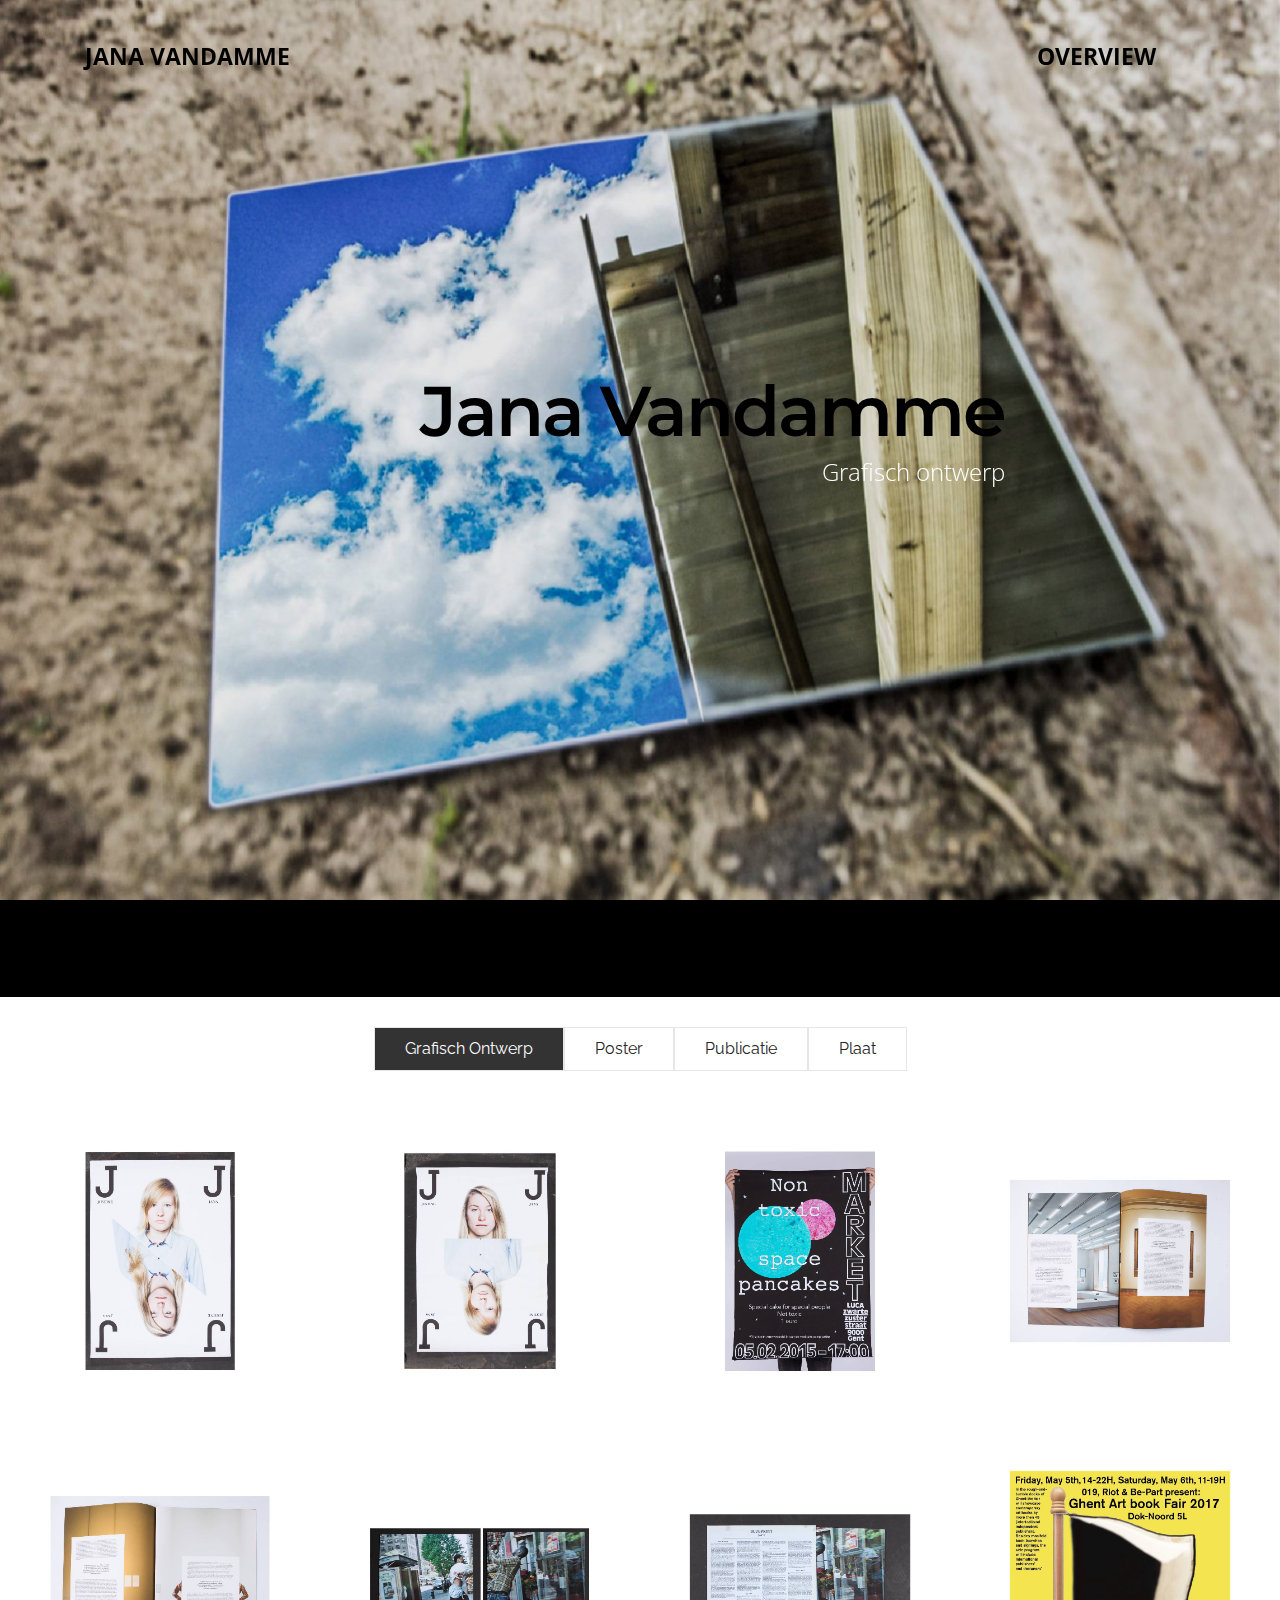
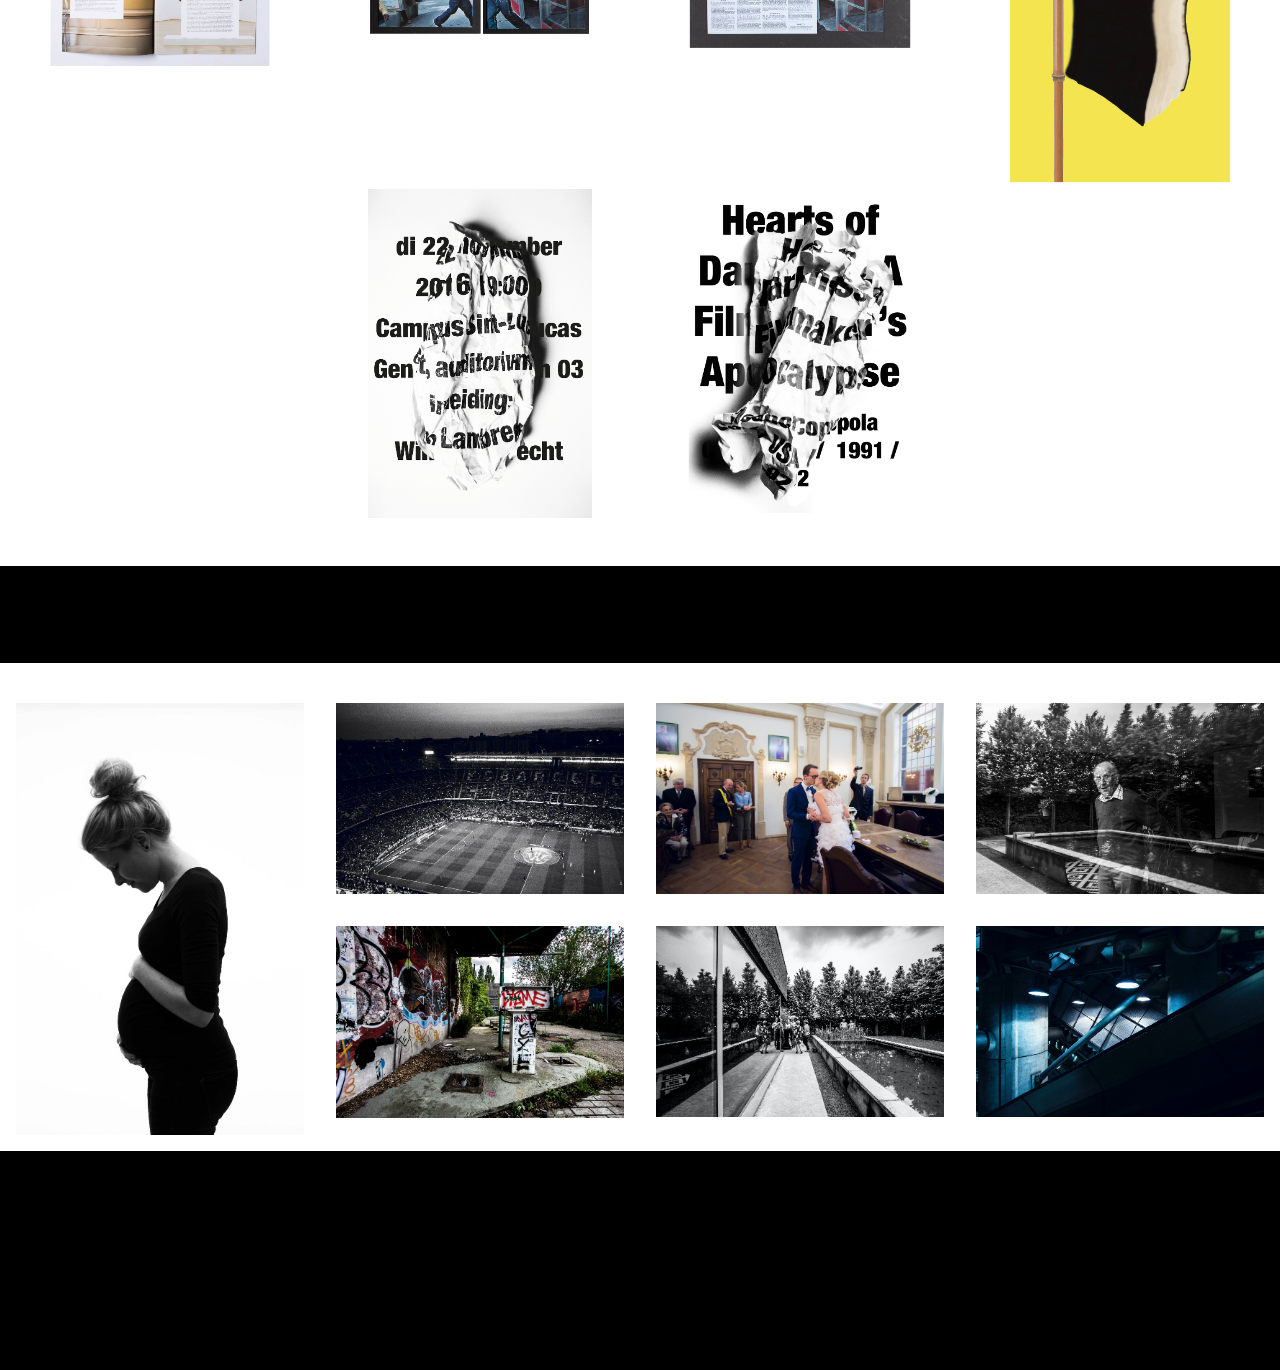
==== index.html @ 78a5e9c9 "create github pages" ====
<!DOCTYPE html>
<html>
<head>
  <!-- Site made with Mobirise Website Builder v3.12.1, https://mobirise.com -->
  <meta charset="UTF-8">
  <meta http-equiv="X-UA-Compatible" content="IE=edge">
  <meta name="generator" content="Mobirise v3.12.1, mobirise.com">
  <meta name="viewport" content="width=device-width, initial-scale=1">
  <link rel="shortcut icon" href="assets/images/logo.png" type="image/x-icon">
  <meta name="description" content="">
  
  <link rel="stylesheet" href="https://fonts.googleapis.com/css?family=Lora:400,700,400italic,700italic&amp;subset=latin">
  <link rel="stylesheet" href="https://fonts.googleapis.com/css?family=Montserrat:400,700">
  <link rel="stylesheet" href="https://fonts.googleapis.com/css?family=Raleway:100,100i,200,200i,300,300i,400,400i,500,500i,600,600i,700,700i,800,800i,900,900i">
  <link rel="stylesheet" href="assets/bootstrap-material-design-font/css/material.css">
  <link rel="stylesheet" href="assets/et-line-font-plugin/style.css">
  <link rel="stylesheet" href="assets/web/assets/mobirise-icons/mobirise-icons.css">
  <link rel="stylesheet" href="assets/tether/tether.min.css">
  <link rel="stylesheet" href="assets/bootstrap/css/bootstrap.min.css">
  <link rel="stylesheet" href="assets/dropdown/css/style.css">
  <link rel="stylesheet" href="assets/animate.css/animate.min.css">
  <link rel="stylesheet" href="assets/socicon/css/styles.css">
  <link rel="stylesheet" href="assets/theme/css/style.css">
  <link rel="stylesheet" href="assets/theme/css/style-rtl.css">
  <link rel="stylesheet" href="assets/mobirise-gallery/style.css">
  <link rel="stylesheet" href="assets/mobirise/css/mbr-additional.css" type="text/css">
  
  
  
</head>
<body class="rtl">
<section id="menu-3">

    <nav class="navbar navbar-dropdown bg-color transparent navbar-fixed-top">
        <div class="container">

            <div class="mbr-table">
                <div class="mbr-table-cell">

                    <div class="navbar-brand">
                        
                        <a class="navbar-caption text-black" href="https://mobirise.com">JANA VANDAMME</a>
                    </div>

                </div>
                <div class="mbr-table-cell">

                    <button class="navbar-toggler pull-xs-right hidden-md-up" type="button" data-toggle="collapse" data-target="#exCollapsingNavbar">
                        <div class="hamburger-icon"></div>
                    </button>

                    <ul class="nav-dropdown collapse pull-xs-right nav navbar-nav navbar-toggleable-sm" id="exCollapsingNavbar"><li class="nav-item"><a class="nav-link link" href="https://mobirise.com/">OVERVIEW</a></li></ul>
                    <button hidden="" class="navbar-toggler navbar-close" type="button" data-toggle="collapse" data-target="#exCollapsingNavbar">
                        <div class="close-icon"></div>
                    </button>

                </div>
            </div>

        </div>
    </nav>

</section>

<section class="engine"><a rel="external" href="https://mobirise.com">Mobirise Web Site Maker</a></section><section class="mbr-section mbr-section-hero mbr-section-full mbr-parallax-background mbr-after-navbar" id="header5-8" style="background-image: url(assets/images/index-2000x1441.jpg);">

    

    <div class="mbr-table-cell">

        <div class="container">
            <div class="row">
                <div class="mbr-section col-md-10">

                    <h1 class="mbr-section-title display-1">Jana Vandamme</h1>
                    <p class="mbr-section-lead lead">Grafisch ontwerp</p>
                    
                </div>
            </div>
        </div>
    </div>

    

</section>

<section class="mbr-section mbr-section__container article" id="header3-d" style="background-color: rgb(0, 0, 0); padding-top: 20px; padding-bottom: 20px;">
    <div class="container">
        <div class="row">
            <div class="col-xs-12">
                <h3 class="mbr-section-title display-2">Grafisch ontwerp</h3>
                <small class="mbr-section-subtitle"></small>
            </div>
        </div>
    </div>
</section>

<section class="mbr-gallery mbr-section mbr-section-nopadding mbr-slider-carousel" id="gallery4-5" data-filter="true" style="background-color: rgb(255, 255, 255); padding-top: 0rem; padding-bottom: 0rem;">
    <!-- Filter -->
    <div class="mbr-gallery-filter container gallery-filter-active">
        <ul>
            <li class="mbr-gallery-filter-all active">Grafisch Ontwerp</li>
        </ul>
    </div>

    <!-- Gallery -->
    <div class="mbr-gallery-row">
        <div class=" mbr-gallery-layout-default">
            <div>
                <div>
                    <div class="mbr-gallery-item mbr-gallery-item__mobirise3 mbr-gallery-item--p3" data-tags="Poster" data-video-url="false">
                        <div href="#lb-gallery4-5" data-slide-to="0" data-toggle="modal">
                            
                            

                            <img alt="" src="assets/images/1-1600x1600-2000x2000-800x800.jpg">
                            
                            <span class="icon-focus"></span>
                            
                        </div>
                    </div><div class="mbr-gallery-item mbr-gallery-item__mobirise3 mbr-gallery-item--p3" data-tags="Poster" data-video-url="false">
                        <div href="#lb-gallery4-5" data-slide-to="1" data-toggle="modal">
                            
                            

                            <img alt="" src="assets/images/1-1600x1600-1-2000x2000-800x800.jpg">
                            
                            <span class="icon-focus"></span>
                            
                        </div>
                    </div><div class="mbr-gallery-item mbr-gallery-item__mobirise3 mbr-gallery-item--p3" data-tags="Poster" data-video-url="false">
                        <div href="#lb-gallery4-5" data-slide-to="2" data-toggle="modal">
                            
                            

                            <img alt="" src="assets/images/2-1600x1600-2000x2000-800x800.jpg">
                            
                            <span class="icon-focus"></span>
                            
                        </div>
                    </div><div class="mbr-gallery-item mbr-gallery-item__mobirise3 mbr-gallery-item--p3" data-tags="Publicatie" data-video-url="false">
                        <div href="#lb-gallery4-5" data-slide-to="3" data-toggle="modal">
                            
                            

                            <img alt="" src="assets/images/3-1600x1600-2000x2000-800x800.jpg">
                            
                            <span class="icon-focus"></span>
                            
                        </div>
                    </div><div class="mbr-gallery-item mbr-gallery-item__mobirise3 mbr-gallery-item--p3" data-tags="Publicatie" data-video-url="false">
                        <div href="#lb-gallery4-5" data-slide-to="4" data-toggle="modal">
                            
                            

                            <img alt="" src="assets/images/3-1600x1600-1-2000x2000-800x800.jpg">
                            
                            <span class="icon-focus"></span>
                            
                        </div>
                    </div><div class="mbr-gallery-item mbr-gallery-item__mobirise3 mbr-gallery-item--p3" data-tags="Plaat" data-video-url="false">
                        <div href="#lb-gallery4-5" data-slide-to="5" data-toggle="modal">
                            
                            

                            <img alt="" src="assets/images/4-1600x1600-2000x2000-800x800.jpg">
                            
                            <span class="icon-focus"></span>
                            
                        </div>
                    </div><div class="mbr-gallery-item mbr-gallery-item__mobirise3 mbr-gallery-item--p3" data-tags="Plaat" data-video-url="false">
                        <div href="#lb-gallery4-5" data-slide-to="6" data-toggle="modal">
                            
                            

                            <img alt="" src="assets/images/4-2000x2000-800x800.jpg">
                            
                            <span class="icon-focus"></span>
                            
                        </div>
                    </div><div class="mbr-gallery-item mbr-gallery-item__mobirise3 mbr-gallery-item--p3" data-tags="Poster" data-video-url="false">
                        <div href="#lb-gallery4-5" data-slide-to="7" data-toggle="modal">
                            
                            

                            <img alt="" src="assets/images/019-2000x2814-800x1125.jpg">
                            
                            <span class="icon-focus"></span>
                            
                        </div>
                    </div><div class="mbr-gallery-item mbr-gallery-item__mobirise3 mbr-gallery-item--p3" data-tags="Poster" data-video-url="false">
                        <div href="#lb-gallery4-5" data-slide-to="8" data-toggle="modal">
                            
                            

                            <img alt="" src="assets/images/schermafbeelding-2017-04-05-om-10-2000x2914-800x1165.png">
                            
                            <span class="icon-focus"></span>
                            
                        </div>
                    </div><div class="mbr-gallery-item mbr-gallery-item__mobirise3 mbr-gallery-item--p3" data-tags="Poster" data-video-url="false">
                        <div href="#lb-gallery4-5" data-slide-to="9" data-toggle="modal">
                            
                            

                            <img alt="" src="assets/images/schermafbeelding-2017-04-05-om-11-2000x2939-800x1175.png">
                            
                            <span class="icon-focus"></span>
                            
                        </div>
                    </div><div class="mbr-gallery-item mbr-gallery-item__mobirise3 mbr-gallery-item--p3" data-tags="Poster" data-video-url="false">
                        <div href="#lb-gallery4-5" data-slide-to="10" data-toggle="modal">
                            
                            

                            <img alt="" src="assets/images/schermafbeelding-2017-04-05-om-11-2000x2902-800x1160.png">
                            
                            <span class="icon-focus"></span>
                            
                        </div>
                    </div>
                </div>
            </div>
            <div class="clearfix"></div>
        </div>
    </div>

    <!-- Lightbox -->
    <div data-app-prevent-settings="" class="mbr-slider modal fade carousel slide" tabindex="-1" data-keyboard="true" data-interval="false" id="lb-gallery4-5">
        <div class="modal-dialog">
            <div class="modal-content">
                <div class="modal-body">
                    <ol class="carousel-indicators">
                        <li data-app-prevent-settings="" data-target="#lb-gallery4-5" data-slide-to="0"></li><li data-app-prevent-settings="" data-target="#lb-gallery4-5" data-slide-to="1"></li><li data-app-prevent-settings="" data-target="#lb-gallery4-5" data-slide-to="2"></li><li data-app-prevent-settings="" data-target="#lb-gallery4-5" data-slide-to="3"></li><li data-app-prevent-settings="" data-target="#lb-gallery4-5" data-slide-to="4"></li><li data-app-prevent-settings="" data-target="#lb-gallery4-5" data-slide-to="5"></li><li data-app-prevent-settings="" data-target="#lb-gallery4-5" data-slide-to="6"></li><li data-app-prevent-settings="" data-target="#lb-gallery4-5" data-slide-to="7"></li><li data-app-prevent-settings="" data-target="#lb-gallery4-5" data-slide-to="8"></li><li data-app-prevent-settings="" data-target="#lb-gallery4-5" data-slide-to="9"></li><li data-app-prevent-settings="" data-target="#lb-gallery4-5" class=" active" data-slide-to="10"></li>
                    </ol>
                    <div class="carousel-inner">
                        <div class="carousel-item">
                            <img alt="" src="assets/images/1-1600x1600-2000x2000.jpg">
                        </div><div class="carousel-item">
                            <img alt="" src="assets/images/1-1600x1600-1-2000x2000.jpg">
                        </div><div class="carousel-item">
                            <img alt="" src="assets/images/2-1600x1600-2000x2000.jpg">
                        </div><div class="carousel-item">
                            <img alt="" src="assets/images/3-1600x1600-2000x2000.jpg">
                        </div><div class="carousel-item">
                            <img alt="" src="assets/images/3-1600x1600-1-2000x2000.jpg">
                        </div><div class="carousel-item">
                            <img alt="" src="assets/images/4-1600x1600-2000x2000.jpg">
                        </div><div class="carousel-item">
                            <img alt="" src="assets/images/4-2000x2000.jpg">
                        </div><div class="carousel-item">
                            <img alt="" src="assets/images/019-2000x2814.jpg">
                        </div><div class="carousel-item">
                            <img alt="" src="assets/images/schermafbeelding-2017-04-05-om-10-2000x2914.png">
                        </div><div class="carousel-item">
                            <img alt="" src="assets/images/schermafbeelding-2017-04-05-om-11-2000x2939.png">
                        </div><div class="carousel-item active">
                            <img alt="" src="assets/images/schermafbeelding-2017-04-05-om-11-2000x2902.png">
                        </div>
                    </div>
                    <a class="left carousel-control" role="button" data-slide="prev" href="#lb-gallery4-5">
                        <span class="icon-prev" aria-hidden="true"></span>
                        <span class="sr-only">Previous</span>
                    </a>
                    <a class="right carousel-control" role="button" data-slide="next" href="#lb-gallery4-5">
                        <span class="icon-next" aria-hidden="true"></span>
                        <span class="sr-only">Next</span>
                    </a>

                    <a class="close" href="#" role="button" data-dismiss="modal">
                        <span aria-hidden="true">×</span>
                        <span class="sr-only">Close</span>
                    </a>
                </div>
            </div>
        </div>
    </div>
</section>

<section class="mbr-section mbr-section__container article" id="header3-c" style="background-color: rgb(0, 0, 0); padding-top: 20px; padding-bottom: 20px;">
    <div class="container">
        <div class="row">
            <div class="col-xs-12">
                <h3 class="mbr-section-title display-2">Foto's</h3>
                <small class="mbr-section-subtitle"></small>
            </div>
        </div>
    </div>
</section>

<section class="mbr-gallery mbr-section mbr-section-nopadding mbr-slider-carousel" id="gallery1-b" data-filter="false" style="background-color: rgb(255, 255, 255); padding-top: 1.5rem; padding-bottom: 0rem;">
    <!-- Filter -->
    

    <!-- Gallery -->
    <div class="mbr-gallery-row">
        <div class=" mbr-gallery-layout-default">
            <div>
                <div>
                    <div class="mbr-gallery-item mbr-gallery-item__mobirise3 mbr-gallery-item--p1" data-tags="Awesome" data-video-url="false">
                        <div href="#lb-gallery1-b" data-slide-to="0" data-toggle="modal">
                            
                            

                            <img alt="" src="assets/images/181-2000x3000-800x1200.jpg">
                            
                            <span class="icon-focus"></span>
                            
                        </div>
                    </div><div class="mbr-gallery-item mbr-gallery-item__mobirise3 mbr-gallery-item--p1" data-tags="Creative" data-video-url="false">
                        <div href="#lb-gallery1-b" data-slide-to="1" data-toggle="modal">
                            
                            

                            <img alt="" src="assets/images/1-2000x1333-800x533.jpg">
                            
                            <span class="icon-focus"></span>
                            
                        </div>
                    </div><div class="mbr-gallery-item mbr-gallery-item__mobirise3 mbr-gallery-item--p1" data-tags="Creative" data-video-url="false">
                        <div href="#lb-gallery1-b" data-slide-to="2" data-toggle="modal">
                            
                            

                            <img alt="" src="assets/images/schermafbeelding-2017-04-04-om-14-2000x1329-800x531.png">
                            
                            <span class="icon-focus"></span>
                            
                        </div>
                    </div><div class="mbr-gallery-item mbr-gallery-item__mobirise3 mbr-gallery-item--p1" data-tags="Responsive" data-video-url="false">
                        <div href="#lb-gallery1-b" data-slide-to="3" data-toggle="modal">
                            
                            

                            <img alt="" src="assets/images/1-1-2000x1333-800x533.jpg">
                            
                            <span class="icon-focus"></span>
                            
                        </div>
                    </div><div class="mbr-gallery-item mbr-gallery-item__mobirise3 mbr-gallery-item--p1" data-tags="Responsive" data-video-url="false">
                        <div href="#lb-gallery1-b" data-slide-to="4" data-toggle="modal">
                            
                            

                            <img alt="" src="assets/images/schermafbeelding-2017-04-05-om-09-2000x1334-800x533.png">
                            
                            <span class="icon-focus"></span>
                            
                        </div>
                    </div><div class="mbr-gallery-item mbr-gallery-item__mobirise3 mbr-gallery-item--p1" data-tags="Responsive" data-video-url="false">
                        <div href="#lb-gallery1-b" data-slide-to="5" data-toggle="modal">
                            
                            

                            <img alt="" src="assets/images/schermafbeelding-2017-04-05-om-09-2000x1335-800x534.png">
                            
                            <span class="icon-focus"></span>
                            
                        </div>
                    </div><div class="mbr-gallery-item mbr-gallery-item__mobirise3 mbr-gallery-item--p1" data-tags="Responsive" data-video-url="false">
                        <div href="#lb-gallery1-b" data-slide-to="6" data-toggle="modal">
                            
                            

                            <img alt="" src="assets/images/schermafbeelding-2017-04-05-om-10-2000x1333-800x533.png">
                            
                            <span class="icon-focus"></span>
                            
                        </div>
                    </div>
                </div>
            </div>
            <div class="clearfix"></div>
        </div>
    </div>

    <!-- Lightbox -->
    <div data-app-prevent-settings="" class="mbr-slider modal fade carousel slide" tabindex="-1" data-keyboard="true" data-interval="false" id="lb-gallery1-b">
        <div class="modal-dialog">
            <div class="modal-content">
                <div class="modal-body">
                    <ol class="carousel-indicators">
                        <li data-app-prevent-settings="" data-target="#lb-gallery1-b" data-slide-to="0"></li><li data-app-prevent-settings="" data-target="#lb-gallery1-b" data-slide-to="1"></li><li data-app-prevent-settings="" data-target="#lb-gallery1-b" data-slide-to="2"></li><li data-app-prevent-settings="" data-target="#lb-gallery1-b" data-slide-to="3"></li><li data-app-prevent-settings="" data-target="#lb-gallery1-b" data-slide-to="4"></li><li data-app-prevent-settings="" data-target="#lb-gallery1-b" data-slide-to="5"></li><li data-app-prevent-settings="" data-target="#lb-gallery1-b" class=" active" data-slide-to="6"></li>
                    </ol>
                    <div class="carousel-inner">
                        <div class="carousel-item">
                            <img alt="" src="assets/images/181-2000x3000.jpg">
                        </div><div class="carousel-item">
                            <img alt="" src="assets/images/1-2000x1333.jpg">
                        </div><div class="carousel-item">
                            <img alt="" src="assets/images/schermafbeelding-2017-04-04-om-14-2000x1329.png">
                        </div><div class="carousel-item">
                            <img alt="" src="assets/images/1-1-2000x1333.jpg">
                        </div><div class="carousel-item">
                            <img alt="" src="assets/images/schermafbeelding-2017-04-05-om-09-2000x1334.png">
                        </div><div class="carousel-item">
                            <img alt="" src="assets/images/schermafbeelding-2017-04-05-om-09-2000x1335.png">
                        </div><div class="carousel-item active">
                            <img alt="" src="assets/images/schermafbeelding-2017-04-05-om-10-2000x1333.png">
                        </div>
                    </div>
                    <a class="left carousel-control" role="button" data-slide="prev" href="#lb-gallery1-b">
                        <span class="icon-prev" aria-hidden="true"></span>
                        <span class="sr-only">Previous</span>
                    </a>
                    <a class="right carousel-control" role="button" data-slide="next" href="#lb-gallery1-b">
                        <span class="icon-next" aria-hidden="true"></span>
                        <span class="sr-only">Next</span>
                    </a>

                    <a class="close" href="#" role="button" data-dismiss="modal">
                        <span aria-hidden="true">×</span>
                        <span class="sr-only">Close</span>
                    </a>
                </div>
            </div>
        </div>
    </div>
</section>

<section class="mbr-section mbr-section-md-padding" id="social-buttons3-a" style="background-color: rgb(0, 0, 0); padding-top: 60px; padding-bottom: 30px;">
    
    <div class="container">
        <div class="row">
            <div class="col-md-8 col-md-offset-2 text-xs-center">
                <h3 class="mbr-section-title display-2">SHARE THIS PAGE</h3>
                <div>

                  <div class="mbr-social-likes" data-counters="false">
                    <span class="btn btn-social facebook" title="Share link on Facebook">
                        <i class="socicon socicon-facebook"></i>
                    </span>
                    <span class="btn btn-social twitter" title="Share link on Twitter">
                        <i class="socicon socicon-twitter"></i>
                    </span>
                    <span class="btn btn-social plusone" title="Share link on Google+">
                        <i class="socicon socicon-googleplus"></i>
                    </span>
                    
                    
                  </div>

                </div>
            </div>
        </div>
    </div>
</section>


  <script src="assets/web/assets/jquery/jquery.min.js"></script>
  <script src="assets/tether/tether.min.js"></script>
  <script src="assets/bootstrap/js/bootstrap.min.js"></script>
  <script src="assets/smooth-scroll/smooth-scroll.js"></script>
  <script src="assets/dropdown/js/script.min.js"></script>
  <script src="assets/touch-swipe/jquery.touch-swipe.min.js"></script>
  <script src="assets/viewport-checker/jquery.viewportchecker.js"></script>
  <script src="assets/jarallax/jarallax.js"></script>
  <script src="assets/masonry/masonry.pkgd.min.js"></script>
  <script src="assets/imagesloaded/imagesloaded.pkgd.min.js"></script>
  <script src="assets/bootstrap-carousel-swipe/bootstrap-carousel-swipe.js"></script>
  <script src="assets/social-likes/social-likes.js"></script>
  <script src="assets/theme/js/script.js"></script>
  <script src="assets/mobirise-gallery/player.min.js"></script>
  <script src="assets/mobirise-gallery/script.js"></script>
  
  
  <input name="animation" type="hidden">
   <div id="scrollToTop" class="scrollToTop mbr-arrow-up"><a style="text-align: center;"><i class="mbr-arrow-up-icon"></i></a></div>
  </body>
</html>
---- assets/bootstrap-material-design-font/css/material.css ----
@font-face {
  font-family: 'Material-Design-Icons';
  src: url('../fonts/Material-Design-Icons.eot?3ocs8m');
  src: url('../fonts/Material-Design-Icons.eot?#iefix3ocs8m') format('embedded-opentype'), url('../fonts/Material-Design-Icons.woff?3ocs8m') format('woff'), url('../fonts/Material-Design-Icons.ttf?3ocs8m') format('truetype'), url('../fonts/Material-Design-Icons.svg?3ocs8m#Material-Design-Icons') format('svg');
  font-weight: normal;
  font-style: normal;
}
[class^="mdi-"],
[class*="mdi-"] {
  speak: none;
  display: inline-block;
  font-style: normal;
  font-variant:normal;
  font-weight:normal;
  /*font-size:24px;*/
  line-height:1;
  font-family:'Material-Design-Icons' !important;
  text-rendering: auto;
  
  -webkit-font-smoothing: antialiased;
  -moz-osx-font-smoothing: grayscale;
  -webkit-transform: translate(0, 0);
      -ms-transform: translate(0, 0);
          transform: translate(0, 0);
}
[class^="mdi-"]:before,
[class*="mdi-"]:before {
  display: inline-block;
  speak: none;
  text-decoration: inherit;
}
[class^="mdi-"].pull-left,
[class*="mdi-"].pull-left {
  margin-right: .3em;
}
[class^="mdi-"].pull-right,
[class*="mdi-"].pull-right {
  margin-left: .3em;
}
[class^="mdi-"].mdi-lg:before,
[class*="mdi-"].mdi-lg:before,
[class^="mdi-"].mdi-lg:after,
[class*="mdi-"].mdi-lg:after {
  font-size: 1.33333333em;
  line-height: 0.75em;
  vertical-align: -15%;
}
[class^="mdi-"].mdi-2x:before,
[class*="mdi-"].mdi-2x:before,
[class^="mdi-"].mdi-2x:after,
[class*="mdi-"].mdi-2x:after {
  font-size: 2em;
}
[class^="mdi-"].mdi-3x:before,
[class*="mdi-"].mdi-3x:before,
[class^="mdi-"].mdi-3x:after,
[class*="mdi-"].mdi-3x:after {
  font-size: 3em;
}
[class^="mdi-"].mdi-4x:before,
[class*="mdi-"].mdi-4x:before,
[class^="mdi-"].mdi-4x:after,
[class*="mdi-"].mdi-4x:after {
  font-size: 4em;
}
[class^="mdi-"].mdi-5x:before,
[class*="mdi-"].mdi-5x:before,
[class^="mdi-"].mdi-5x:after,
[class*="mdi-"].mdi-5x:after {
  font-size: 5em;
}
[class^="mdi-device-signal-cellular-"]:after,
[class^="mdi-device-battery-"]:after,
[class^="mdi-device-battery-charging-"]:after,
[class^="mdi-device-signal-cellular-connected-no-internet-"]:after,
[class^="mdi-device-signal-wifi-"]:after,
[class^="mdi-device-signal-wifi-statusbar-not-connected"]:after,
.mdi-device-network-wifi:after {
  opacity: .3;
  position: absolute;
  left: 0;
  top: 0;
  z-index: 1;
  display: inline-block;
  speak: none;
  text-decoration: inherit;
}
[class^="mdi-device-signal-cellular-"]:after {
  content: "\e758";
}
[class^="mdi-device-battery-"]:after {
  content: "\e735";
}
[class^="mdi-device-battery-charging-"]:after {
  content: "\e733";
}
[class^="mdi-device-signal-cellular-connected-no-internet-"]:after {
  content: "\e75d";
}
[class^="mdi-device-signal-wifi-"]:after,
.mdi-device-network-wifi:after {
  content: "\e765";
}
[class^="mdi-device-signal-wifi-statusbasr-not-connected"]:after {
  content: "\e8f7";
}
.mdi-device-signal-cellular-off:after,
.mdi-device-signal-cellular-null:after,
.mdi-device-signal-cellular-no-sim:after,
.mdi-device-signal-wifi-off:after,
.mdi-device-signal-wifi-4-bar:after,
.mdi-device-signal-cellular-4-bar:after,
.mdi-device-battery-alert:after,
.mdi-device-signal-cellular-connected-no-internet-4-bar:after,
.mdi-device-battery-std:after,
.mdi-device-battery-full .mdi-device-battery-unknown:after {
  content: "";
}
.mdi-fw {
  width: 1.28571429em;
  text-align: center;
}
.mdi-ul {
  padding-left: 0;
  margin-left: 2.14285714em;
  list-style-type: none;
}
.mdi-ul > li {
  position: relative;
}
.mdi-li {
  position: absolute;
  left: -2.14285714em;
  width: 2.14285714em;
  top: 0.14285714em;
  text-align: center;
}
.mdi-li.mdi-lg {
  left: -1.85714286em;
}
.mdi-border {
  padding: .2em .25em .15em;
  border: solid 0.08em #eeeeee;
  border-radius: .1em;
}
.mdi-spin {
  -webkit-animation: mdi-spin 2s infinite linear;
  animation: mdi-spin 2s infinite linear;
  -webkit-transform-origin: 50% 50%;
  -ms-transform-origin: 50% 50%;
      transform-origin: 50% 50%;
}
.mdi-pulse {
  -webkit-animation: mdi-spin 1s steps(8) infinite;
  animation: mdi-spin 1s steps(8) infinite;
  -webkit-transform-origin: 50% 50%;
  -ms-transform-origin: 50% 50%;
      transform-origin: 50% 50%;
}
@-webkit-keyframes mdi-spin {
  0% {
    -webkit-transform: rotate(0deg);
    transform: rotate(0deg);
  }
  100% {
    -webkit-transform: rotate(359deg);
    transform: rotate(359deg);
  }
}
@keyframes mdi-spin {
  0% {
    -webkit-transform: rotate(0deg);
    transform: rotate(0deg);
  }
  100% {
    -webkit-transform: rotate(359deg);
    transform: rotate(359deg);
  }
}
.mdi-rotate-90 {
  filter: progid:DXImageTransform.Microsoft.BasicImage(rotation=1);
  -webkit-transform: rotate(90deg);
  -ms-transform: rotate(90deg);
  transform: rotate(90deg);
}
.mdi-rotate-180 {
  filter: progid:DXImageTransform.Microsoft.BasicImage(rotation=2);
  -webkit-transform: rotate(180deg);
  -ms-transform: rotate(180deg);
  transform: rotate(180deg);
}
.mdi-rotate-270 {
  filter: progid:DXImageTransform.Microsoft.BasicImage(rotation=3);
  -webkit-transform: rotate(270deg);
  -ms-transform: rotate(270deg);
  transform: rotate(270deg);
}
.mdi-flip-horizontal {
  filter: progid:DXImageTransform.Microsoft.BasicImage(rotation=0, mirror=1);
  -webkit-transform: scale(-1, 1);
  -ms-transform: scale(-1, 1);
  transform: scale(-1, 1);
}
.mdi-flip-vertical {
  filter: progid:DXImageTransform.Microsoft.BasicImage(rotation=2, mirror=1);
  -webkit-transform: scale(1, -1);
  -ms-transform: scale(1, -1);
  transform: scale(1, -1);
}
:root .mdi-rotate-90,
:root .mdi-rotate-180,
:root .mdi-rotate-270,
:root .mdi-flip-horizontal,
:root .mdi-flip-vertical {
  -webkit-filter: none;
          filter: none;
}
.mdi-stack {
  position: relative;
  display: inline-block;
  width: 2em;
  height: 2em;
  line-height: 2em;
  vertical-align: middle;
}
.mdi-stack-1x,
.mdi-stack-2x {
  position: absolute;
  left: 0;
  width: 100%;
  text-align: center;
}
.mdi-stack-1x {
  line-height: inherit;
}
.mdi-stack-2x {
  font-size: 2em;
}
.mdi-inverse {
  color: #ffffff;
}
/* Start Icons */
.mdi-action-3d-rotation:before {
  content: "\e600";
}
.mdi-action-accessibility:before {
  content: "\e601";
}
.mdi-action-account-balance-wallet:before {
  content: "\e602";
}
.mdi-action-account-balance:before {
  content: "\e603";
}
.mdi-action-account-box:before {
  content: "\e604";
}
.mdi-action-account-child:before {
  content: "\e605";
}
.mdi-action-account-circle:before {
  content: "\e606";
}
.mdi-action-add-shopping-cart:before {
  content: "\e607";
}
.mdi-action-alarm-add:before {
  content: "\e608";
}
.mdi-action-alarm-off:before {
  content: "\e609";
}
.mdi-action-alarm-on:before {
  content: "\e60a";
}
.mdi-action-alarm:before {
  content: "\e60b";
}
.mdi-action-android:before {
  content: "\e60c";
}
.mdi-action-announcement:before {
  content: "\e60d";
}
.mdi-action-aspect-ratio:before {
  content: "\e60e";
}
.mdi-action-assessment:before {
  content: "\e60f";
}
.mdi-action-assignment-ind:before {
  content: "\e610";
}
.mdi-action-assignment-late:before {
  content: "\e611";
}
.mdi-action-assignment-return:before {
  content: "\e612";
}
.mdi-action-assignment-returned:before {
  content: "\e613";
}
.mdi-action-assignment-turned-in:before {
  content: "\e614";
}
.mdi-action-assignment:before {
  content: "\e615";
}
.mdi-action-autorenew:before {
  content: "\e616";
}
.mdi-action-backup:before {
  content: "\e617";
}
.mdi-action-book:before {
  content: "\e618";
}
.mdi-action-bookmark-outline:before {
  content: "\e619";
}
.mdi-action-bookmark:before {
  content: "\e61a";
}
.mdi-action-bug-report:before {
  content: "\e61b";
}
.mdi-action-cached:before {
  content: "\e61c";
}
.mdi-action-check-circle:before {
  content: "\e61d";
}
.mdi-action-class:before {
  content: "\e61e";
}
.mdi-action-credit-card:before {
  content: "\e61f";
}
.mdi-action-dashboard:before {
  content: "\e620";
}
.mdi-action-delete:before {
  content: "\e621";
}
.mdi-action-description:before {
  content: "\e622";
}
.mdi-action-dns:before {
  content: "\e623";
}
.mdi-action-done-all:before {
  content: "\e624";
}
.mdi-action-done:before {
  content: "\e625";
}
.mdi-action-event:before {
  content: "\e626";
}
.mdi-action-exit-to-app:before {
  content: "\e627";
}
.mdi-action-explore:before {
  content: "\e628";
}
.mdi-action-extension:before {
  content: "\e629";
}
.mdi-action-face-unlock:before {
  content: "\e62a";
}
.mdi-action-favorite-outline:before {
  content: "\e62b";
}
.mdi-action-favorite:before {
  content: "\e62c";
}
.mdi-action-find-in-page:before {
  content: "\e62d";
}
.mdi-action-find-replace:before {
  content: "\e62e";
}
.mdi-action-flip-to-back:before {
  content: "\e62f";
}
.mdi-action-flip-to-front:before {
  content: "\e630";
}
.mdi-action-get-app:before {
  content: "\e631";
}
.mdi-action-grade:before {
  content: "\e632";
}
.mdi-action-group-work:before {
  content: "\e633";
}
.mdi-action-help:before {
  content: "\e634";
}
.mdi-action-highlight-remove:before {
  content: "\e635";
}
.mdi-action-history:before {
  content: "\e636";
}
.mdi-action-home:before {
  content: "\e637";
}
.mdi-action-https:before {
  content: "\e638";
}
.mdi-action-info-outline:before {
  content: "\e639";
}
.mdi-action-info:before {
  content: "\e63a";
}
.mdi-action-input:before {
  content: "\e63b";
}
.mdi-action-invert-colors:before {
  content: "\e63c";
}
.mdi-action-label-outline:before {
  content: "\e63d";
}
.mdi-action-label:before {
  content: "\e63e";
}
.mdi-action-language:before {
  content: "\e63f";
}
.mdi-action-launch:before {
  content: "\e640";
}
.mdi-action-list:before {
  content: "\e641";
}
.mdi-action-lock-open:before {
  content: "\e642";
}
.mdi-action-lock-outline:before {
  content: "\e643";
}
.mdi-action-lock:before {
  content: "\e644";
}
.mdi-action-loyalty:before {
  content: "\e645";
}
.mdi-action-markunread-mailbox:before {
  content: "\e646";
}
.mdi-action-note-add:before {
  content: "\e647";
}
.mdi-action-open-in-browser:before {
  content: "\e648";
}
.mdi-action-open-in-new:before {
  content: "\e649";
}
.mdi-action-open-with:before {
  content: "\e64a";
}
.mdi-action-pageview:before {
  content: "\e64b";
}
.mdi-action-payment:before {
  content: "\e64c";
}
.mdi-action-perm-camera-mic:before {
  content: "\e64d";
}
.mdi-action-perm-contact-cal:before {
  content: "\e64e";
}
.mdi-action-perm-data-setting:before {
  content: "\e64f";
}
.mdi-action-perm-device-info:before {
  content: "\e650";
}
.mdi-action-perm-identity:before {
  content: "\e651";
}
.mdi-action-perm-media:before {
  content: "\e652";
}
.mdi-action-perm-phone-msg:before {
  content: "\e653";
}
.mdi-action-perm-scan-wifi:before {
  content: "\e654";
}
.mdi-action-picture-in-picture:before {
  content: "\e655";
}
.mdi-action-polymer:before {
  content: "\e656";
}
.mdi-action-print:before {
  content: "\e657";
}
.mdi-action-query-builder:before {
  content: "\e658";
}
.mdi-action-question-answer:before {
  content: "\e659";
}
.mdi-action-receipt:before {
  content: "\e65a";
}
.mdi-action-redeem:before {
  content: "\e65b";
}
.mdi-action-reorder:before {
  content: "\e65c";
}
.mdi-action-report-problem:before {
  content: "\e65d";
}
.mdi-action-restore:before {
  content: "\e65e";
}
.mdi-action-room:before {
  content: "\e65f";
}
.mdi-action-schedule:before {
  content: "\e660";
}
.mdi-action-search:before {
  content: "\e661";
}
.mdi-action-settings-applications:before {
  content: "\e662";
}
.mdi-action-settings-backup-restore:before {
  content: "\e663";
}
.mdi-action-settings-bluetooth:before {
  content: "\e664";
}
.mdi-action-settings-cell:before {
  content: "\e665";
}
.mdi-action-settings-display:before {
  content: "\e666";
}
.mdi-action-settings-ethernet:before {
  content: "\e667";
}
.mdi-action-settings-input-antenna:before {
  content: "\e668";
}
.mdi-action-settings-input-component:before {
  content: "\e669";
}
.mdi-action-settings-input-composite:before {
  content: "\e66a";
}
.mdi-action-settings-input-hdmi:before {
  content: "\e66b";
}
.mdi-action-settings-input-svideo:before {
  content: "\e66c";
}
.mdi-action-settings-overscan:before {
  content: "\e66d";
}
.mdi-action-settings-phone:before {
  content: "\e66e";
}
.mdi-action-settings-power:before {
  content: "\e66f";
}
.mdi-action-settings-remote:before {
  content: "\e670";
}
.mdi-action-settings-voice:before {
  content: "\e671";
}
.mdi-action-settings:before {
  content: "\e672";
}
.mdi-action-shop-two:before {
  content: "\e673";
}
.mdi-action-shop:before {
  content: "\e674";
}
.mdi-action-shopping-basket:before {
  content: "\e675";
}
.mdi-action-shopping-cart:before {
  content: "\e676";
}
.mdi-action-speaker-notes:before {
  content: "\e677";
}
.mdi-action-spellcheck:before {
  content: "\e678";
}
.mdi-action-star-rate:before {
  content: "\e679";
}
.mdi-action-stars:before {
  content: "\e67a";
}
.mdi-action-store:before {
  content: "\e67b";
}
.mdi-action-subject:before {
  content: "\e67c";
}
.mdi-action-supervisor-account:before {
  content: "\e67d";
}
.mdi-action-swap-horiz:before {
  content: "\e67e";
}
.mdi-action-swap-vert-circle:before {
  content: "\e67f";
}
.mdi-action-swap-vert:before {
  content: "\e680";
}
.mdi-action-system-update-tv:before {
  content: "\e681";
}
.mdi-action-tab-unselected:before {
  content: "\e682";
}
.mdi-action-tab:before {
  content: "\e683";
}
.mdi-action-theaters:before {
  content: "\e684";
}
.mdi-action-thumb-down:before {
  content: "\e685";
}
.mdi-action-thumb-up:before {
  content: "\e686";
}
.mdi-action-thumbs-up-down:before {
  content: "\e687";
}
.mdi-action-toc:before {
  content: "\e688";
}
.mdi-action-today:before {
  content: "\e689";
}
.mdi-action-track-changes:before {
  content: "\e68a";
}
.mdi-action-translate:before {
  content: "\e68b";
}
.mdi-action-trending-down:before {
  content: "\e68c";
}
.mdi-action-trending-neutral:before {
  content: "\e68d";
}
.mdi-action-trending-up:before {
  content: "\e68e";
}
.mdi-action-turned-in-not:before {
  content: "\e68f";
}
.mdi-action-turned-in:before {
  content: "\e690";
}
.mdi-action-verified-user:before {
  content: "\e691";
}
.mdi-action-view-agenda:before {
  content: "\e692";
}
.mdi-action-view-array:before {
  content: "\e693";
}
.mdi-action-view-carousel:before {
  content: "\e694";
}
.mdi-action-view-column:before {
  content: "\e695";
}
.mdi-action-view-day:before {
  content: "\e696";
}
.mdi-action-view-headline:before {
  content: "\e697";
}
.mdi-action-view-list:before {
  content: "\e698";
}
.mdi-action-view-module:before {
  content: "\e699";
}
.mdi-action-view-quilt:before {
  content: "\e69a";
}
.mdi-action-view-stream:before {
  content: "\e69b";
}
.mdi-action-view-week:before {
  content: "\e69c";
}
.mdi-action-visibility-off:before {
  content: "\e69d";
}
.mdi-action-visibility:before {
  content: "\e69e";
}
.mdi-action-wallet-giftcard:before {
  content: "\e69f";
}
.mdi-action-wallet-membership:before {
  content: "\e6a0";
}
.mdi-action-wallet-travel:before {
  content: "\e6a1";
}
.mdi-action-work:before {
  content: "\e6a2";
}
.mdi-alert-error:before {
  content: "\e6a3";
}
.mdi-alert-warning:before {
  content: "\e6a4";
}
.mdi-av-album:before {
  content: "\e6a5";
}
.mdi-av-closed-caption:before {
  content: "\e6a6";
}
.mdi-av-equalizer:before {
  content: "\e6a7";
}
.mdi-av-explicit:before {
  content: "\e6a8";
}
.mdi-av-fast-forward:before {
  content: "\e6a9";
}
.mdi-av-fast-rewind:before {
  content: "\e6aa";
}
.mdi-av-games:before {
  content: "\e6ab";
}
.mdi-av-hearing:before {
  content: "\e6ac";
}
.mdi-av-high-quality:before {
  content: "\e6ad";
}
.mdi-av-loop:before {
  content: "\e6ae";
}
.mdi-av-mic-none:before {
  content: "\e6af";
}
.mdi-av-mic-off:before {
  content: "\e6b0";
}
.mdi-av-mic:before {
  content: "\e6b1";
}
.mdi-av-movie:before {
  content: "\e6b2";
}
.mdi-av-my-library-add:before {
  content: "\e6b3";
}
.mdi-av-my-library-books:before {
  content: "\e6b4";
}
.mdi-av-my-library-music:before {
  content: "\e6b5";
}
.mdi-av-new-releases:before {
  content: "\e6b6";
}
.mdi-av-not-interested:before {
  content: "\e6b7";
}
.mdi-av-pause-circle-fill:before {
  content: "\e6b8";
}
.mdi-av-pause-circle-outline:before {
  content: "\e6b9";
}
.mdi-av-pause:before {
  content: "\e6ba";
}
.mdi-av-play-arrow:before {
  content: "\e6bb";
}
.mdi-av-play-circle-fill:before {
  content: "\e6bc";
}
.mdi-av-play-circle-outline:before {
  content: "\e6bd";
}
.mdi-av-play-shopping-bag:before {
  content: "\e6be";
}
.mdi-av-playlist-add:before {
  content: "\e6bf";
}
.mdi-av-queue-music:before {
  content: "\e6c0";
}
.mdi-av-queue:before {
  content: "\e6c1";
}
.mdi-av-radio:before {
  content: "\e6c2";
}
.mdi-av-recent-actors:before {
  content: "\e6c3";
}
.mdi-av-repeat-one:before {
  content: "\e6c4";
}
.mdi-av-repeat:before {
  content: "\e6c5";
}
.mdi-av-replay:before {
  content: "\e6c6";
}
.mdi-av-shuffle:before {
  content: "\e6c7";
}
.mdi-av-skip-next:before {
  content: "\e6c8";
}
.mdi-av-skip-previous:before {
  content: "\e6c9";
}
.mdi-av-snooze:before {
  content: "\e6ca";
}
.mdi-av-stop:before {
  content: "\e6cb";
}
.mdi-av-subtitles:before {
  content: "\e6cc";
}
.mdi-av-surround-sound:before {
  content: "\e6cd";
}
.mdi-av-timer:before {
  content: "\e6ce";
}
.mdi-av-video-collection:before {
  content: "\e6cf";
}
.mdi-av-videocam-off:before {
  content: "\e6d0";
}
.mdi-av-videocam:before {
  content: "\e6d1";
}
.mdi-av-volume-down:before {
  content: "\e6d2";
}
.mdi-av-volume-mute:before {
  content: "\e6d3";
}
.mdi-av-volume-off:before {
  content: "\e6d4";
}
.mdi-av-volume-up:before {
  content: "\e6d5";
}
.mdi-av-web:before {
  content: "\e6d6";
}
.mdi-communication-business:before {
  content: "\e6d7";
}
.mdi-communication-call-end:before {
  content: "\e6d8";
}
.mdi-communication-call-made:before {
  content: "\e6d9";
}
.mdi-communication-call-merge:before {
  content: "\e6da";
}
.mdi-communication-call-missed:before {
  content: "\e6db";
}
.mdi-communication-call-received:before {
  content: "\e6dc";
}
.mdi-communication-call-split:before {
  content: "\e6dd";
}
.mdi-communication-call:before {
  content: "\e6de";
}
.mdi-communication-chat:before {
  content: "\e6df";
}
.mdi-communication-clear-all:before {
  content: "\e6e0";
}
.mdi-communication-comment:before {
  content: "\e6e1";
}
.mdi-communication-contacts:before {
  content: "\e6e2";
}
.mdi-communication-dialer-sip:before {
  content: "\e6e3";
}
.mdi-communication-dialpad:before {
  content: "\e6e4";
}
.mdi-communication-dnd-on:before {
  content: "\e6e5";
}
.mdi-communication-email:before {
  content: "\e6e6";
}
.mdi-communication-forum:before {
  content: "\e6e7";
}
.mdi-communication-import-export:before {
  content: "\e6e8";
}
.mdi-communication-invert-colors-off:before {
  content: "\e6e9";
}
.mdi-communication-invert-colors-on:before {
  content: "\e6ea";
}
.mdi-communication-live-help:before {
  content: "\e6eb";
}
.mdi-communication-location-off:before {
  content: "\e6ec";
}
.mdi-communication-location-on:before {
  content: "\e6ed";
}
.mdi-communication-message:before {
  content: "\e6ee";
}
.mdi-communication-messenger:before {
  content: "\e6ef";
}
.mdi-communication-no-sim:before {
  content: "\e6f0";
}
.mdi-communication-phone:before {
  content: "\e6f1";
}
.mdi-communication-portable-wifi-off:before {
  content: "\e6f2";
}
.mdi-communication-quick-contacts-dialer:before {
  content: "\e6f3";
}
.mdi-communication-quick-contacts-mail:before {
  content: "\e6f4";
}
.mdi-communication-ring-volume:before {
  content: "\e6f5";
}
.mdi-communication-stay-current-landscape:before {
  content: "\e6f6";
}
.mdi-communication-stay-current-portrait:before {
  content: "\e6f7";
}
.mdi-communication-stay-primary-landscape:before {
  content: "\e6f8";
}
.mdi-communication-stay-primary-portrait:before {
  content: "\e6f9";
}
.mdi-communication-swap-calls:before {
  content: "\e6fa";
}
.mdi-communication-textsms:before {
  content: "\e6fb";
}
.mdi-communication-voicemail:before {
  content: "\e6fc";
}
.mdi-communication-vpn-key:before {
  content: "\e6fd";
}
.mdi-content-add-box:before {
  content: "\e6fe";
}
.mdi-content-add-circle-outline:before {
  content: "\e6ff";
}
.mdi-content-add-circle:before {
  content: "\e700";
}
.mdi-content-add:before {
  content: "\e701";
}
.mdi-content-archive:before {
  content: "\e702";
}
.mdi-content-backspace:before {
  content: "\e703";
}
.mdi-content-block:before {
  content: "\e704";
}
.mdi-content-clear:before {
  content: "\e705";
}
.mdi-content-content-copy:before {
  content: "\e706";
}
.mdi-content-content-cut:before {
  content: "\e707";
}
.mdi-content-content-paste:before {
  content: "\e708";
}
.mdi-content-create:before {
  content: "\e709";
}
.mdi-content-drafts:before {
  content: "\e70a";
}
.mdi-content-filter-list:before {
  content: "\e70b";
}
.mdi-content-flag:before {
  content: "\e70c";
}
.mdi-content-forward:before {
  content: "\e70d";
}
.mdi-content-gesture:before {
  content: "\e70e";
}
.mdi-content-inbox:before {
  content: "\e70f";
}
.mdi-content-link:before {
  content: "\e710";
}
.mdi-content-mail:before {
  content: "\e711";
}
.mdi-content-markunread:before {
  content: "\e712";
}
.mdi-content-redo:before {
  content: "\e713";
}
.mdi-content-remove-circle-outline:before {
  content: "\e714";
}
.mdi-content-remove-circle:before {
  content: "\e715";
}
.mdi-content-remove:before {
  content: "\e716";
}
.mdi-content-reply-all:before {
  content: "\e717";
}
.mdi-content-reply:before {
  content: "\e718";
}
.mdi-content-report:before {
  content: "\e719";
}
.mdi-content-save:before {
  content: "\e71a";
}
.mdi-content-select-all:before {
  content: "\e71b";
}
.mdi-content-send:before {
  content: "\e71c";
}
.mdi-content-sort:before {
  content: "\e71d";
}
.mdi-content-text-format:before {
  content: "\e71e";
}
.mdi-content-undo:before {
  content: "\e71f";
}
.mdi-editor-attach-file:before {
  content: "\e776";
}
.mdi-editor-attach-money:before {
  content: "\e777";
}
.mdi-editor-border-all:before {
  content: "\e778";
}
.mdi-editor-border-bottom:before {
  content: "\e779";
}
.mdi-editor-border-clear:before {
  content: "\e77a";
}
.mdi-editor-border-color:before {
  content: "\e77b";
}
.mdi-editor-border-horizontal:before {
  content: "\e77c";
}
.mdi-editor-border-inner:before {
  content: "\e77d";
}
.mdi-editor-border-left:before {
  content: "\e77e";
}
.mdi-editor-border-outer:before {
  content: "\e77f";
}
.mdi-editor-border-right:before {
  content: "\e780";
}
.mdi-editor-border-style:before {
  content: "\e781";
}
.mdi-editor-border-top:before {
  content: "\e782";
}
.mdi-editor-border-vertical:before {
  content: "\e783";
}
.mdi-editor-format-align-center:before {
  content: "\e784";
}
.mdi-editor-format-align-justify:before {
  content: "\e785";
}
.mdi-editor-format-align-left:before {
  content: "\e786";
}
.mdi-editor-format-align-right:before {
  content: "\e787";
}
.mdi-editor-format-bold:before {
  content: "\e788";
}
.mdi-editor-format-clear:before {
  content: "\e789";
}
.mdi-editor-format-color-fill:before {
  content: "\e78a";
}
.mdi-editor-format-color-reset:before {
  content: "\e78b";
}
.mdi-editor-format-color-text:before {
  content: "\e78c";
}
.mdi-editor-format-indent-decrease:before {
  content: "\e78d";
}
.mdi-editor-format-indent-increase:before {
  content: "\e78e";
}
.mdi-editor-format-italic:before {
  content: "\e78f";
}
.mdi-editor-format-line-spacing:before {
  content: "\e790";
}
.mdi-editor-format-list-bulleted:before {
  content: "\e791";
}
.mdi-editor-format-list-numbered:before {
  content: "\e792";
}
.mdi-editor-format-paint:before {
  content: "\e793";
}
.mdi-editor-format-quote:before {
  content: "\e794";
}
.mdi-editor-format-size:before {
  content: "\e795";
}
.mdi-editor-format-strikethrough:before {
  content: "\e796";
}
.mdi-editor-format-textdirection-l-to-r:before {
  content: "\e797";
}
.mdi-editor-format-textdirection-r-to-l:before {
  content: "\e798";
}
.mdi-editor-format-underline:before {
  content: "\e799";
}
.mdi-editor-functions:before {
  content: "\e79a";
}
.mdi-editor-insert-chart:before {
  content: "\e79b";
}
.mdi-editor-insert-comment:before {
  content: "\e79c";
}
.mdi-editor-insert-drive-file:before {
  content: "\e79d";
}
.mdi-editor-insert-emoticon:before {
  content: "\e79e";
}
.mdi-editor-insert-invitation:before {
  content: "\e79f";
}
.mdi-editor-insert-link:before {
  content: "\e7a0";
}
.mdi-editor-insert-photo:before {
  content: "\e7a1";
}
.mdi-editor-merge-type:before {
  content: "\e7a2";
}
.mdi-editor-mode-comment:before {
  content: "\e7a3";
}
.mdi-editor-mode-edit:before {
  content: "\e7a4";
}
.mdi-editor-publish:before {
  content: "\e7a5";
}
.mdi-editor-vertical-align-bottom:before {
  content: "\e7a6";
}
.mdi-editor-vertical-align-center:before {
  content: "\e7a7";
}
.mdi-editor-vertical-align-top:before {
  content: "\e7a8";
}
.mdi-editor-wrap-text:before {
  content: "\e7a9";
}
.mdi-file-attachment:before {
  content: "\e7aa";
}
.mdi-file-cloud-circle:before {
  content: "\e7ab";
}
.mdi-file-cloud-done:before {
  content: "\e7ac";
}
.mdi-file-cloud-download:before {
  content: "\e7ad";
}
.mdi-file-cloud-off:before {
  content: "\e7ae";
}
.mdi-file-cloud-queue:before {
  content: "\e7af";
}
.mdi-file-cloud-upload:before {
  content: "\e7b0";
}
.mdi-file-cloud:before {
  content: "\e7b1";
}
.mdi-file-file-download:before {
  content: "\e7b2";
}
.mdi-file-file-upload:before {
  content: "\e7b3";
}
.mdi-file-folder-open:before {
  content: "\e7b4";
}
.mdi-file-folder-shared:before {
  content: "\e7b5";
}
.mdi-file-folder:before {
  content: "\e7b6";
}
.mdi-device-access-alarm:before {
  content: "\e720";
}
.mdi-device-access-alarms:before {
  content: "\e721";
}
.mdi-device-access-time:before {
  content: "\e722";
}
.mdi-device-add-alarm:before {
  content: "\e723";
}
.mdi-device-airplanemode-off:before {
  content: "\e724";
}
.mdi-device-airplanemode-on:before {
  content: "\e725";
}
.mdi-device-battery-20:before {
  content: "\e726";
}
.mdi-device-battery-30:before {
  content: "\e727";
}
.mdi-device-battery-50:before {
  content: "\e728";
}
.mdi-device-battery-60:before {
  content: "\e729";
}
.mdi-device-battery-80:before {
  content: "\e72a";
}
.mdi-device-battery-90:before {
  content: "\e72b";
}
.mdi-device-battery-alert:before {
  content: "\e72c";
}
.mdi-device-battery-charging-20:before {
  content: "\e72d";
}
.mdi-device-battery-charging-30:before {
  content: "\e72e";
}
.mdi-device-battery-charging-50:before {
  content: "\e72f";
}
.mdi-device-battery-charging-60:before {
  content: "\e730";
}
.mdi-device-battery-charging-80:before {
  content: "\e731";
}
.mdi-device-battery-charging-90:before {
  content: "\e732";
}
.mdi-device-battery-charging-full:before {
  content: "\e733";
}
.mdi-device-battery-full:before {
  content: "\e734";
}
.mdi-device-battery-std:before {
  content: "\e735";
}
.mdi-device-battery-unknown:before {
  content: "\e736";
}
.mdi-device-bluetooth-connected:before {
  content: "\e737";
}
.mdi-device-bluetooth-disabled:before {
  content: "\e738";
}
.mdi-device-bluetooth-searching:before {
  content: "\e739";
}
.mdi-device-bluetooth:before {
  content: "\e73a";
}
.mdi-device-brightness-auto:before {
  content: "\e73b";
}
.mdi-device-brightness-high:before {
  content: "\e73c";
}
.mdi-device-brightness-low:before {
  content: "\e73d";
}
.mdi-device-brightness-medium:before {
  content: "\e73e";
}
.mdi-device-data-usage:before {
  content: "\e73f";
}
.mdi-device-developer-mode:before {
  content: "\e740";
}
.mdi-device-devices:before {
  content: "\e741";
}
.mdi-device-dvr:before {
  content: "\e742";
}
.mdi-device-gps-fixed:before {
  content: "\e743";
}
.mdi-device-gps-not-fixed:before {
  content: "\e744";
}
.mdi-device-gps-off:before {
  content: "\e745";
}
.mdi-device-location-disabled:before {
  content: "\e746";
}
.mdi-device-location-searching:before {
  content: "\e747";
}
.mdi-device-multitrack-audio:before {
  content: "\e748";
}
.mdi-device-network-cell:before {
  content: "\e749";
}
.mdi-device-network-wifi:before {
  content: "\e74a";
}
.mdi-device-nfc:before {
  content: "\e74b";
}
.mdi-device-now-wallpaper:before {
  content: "\e74c";
}
.mdi-device-now-widgets:before {
  content: "\e74d";
}
.mdi-device-screen-lock-landscape:before {
  content: "\e74e";
}
.mdi-device-screen-lock-portrait:before {
  content: "\e74f";
}
.mdi-device-screen-lock-rotation:before {
  content: "\e750";
}
.mdi-device-screen-rotation:before {
  content: "\e751";
}
.mdi-device-sd-storage:before {
  content: "\e752";
}
.mdi-device-settings-system-daydream:before {
  content: "\e753";
}
.mdi-device-signal-cellular-0-bar:before {
  content: "\e754";
}
.mdi-device-signal-cellular-1-bar:before {
  content: "\e755";
}
.mdi-device-signal-cellular-2-bar:before {
  content: "\e756";
}
.mdi-device-signal-cellular-3-bar:before {
  content: "\e757";
}
.mdi-device-signal-cellular-4-bar:before {
  content: "\e758";
}
.mdi-signal-wifi-statusbar-connected-no-internet-after:before {
  content: "\e8f6";
}
.mdi-device-signal-cellular-connected-no-internet-0-bar:before {
  content: "\e759";
}
.mdi-device-signal-cellular-connected-no-internet-1-bar:before {
  content: "\e75a";
}
.mdi-device-signal-cellular-connected-no-internet-2-bar:before {
  content: "\e75b";
}
.mdi-device-signal-cellular-connected-no-internet-3-bar:before {
  content: "\e75c";
}
.mdi-device-signal-cellular-connected-no-internet-4-bar:before {
  content: "\e75d";
}
.mdi-device-signal-cellular-no-sim:before {
  content: "\e75e";
}
.mdi-device-signal-cellular-null:before {
  content: "\e75f";
}
.mdi-device-signal-cellular-off:before {
  content: "\e760";
}
.mdi-device-signal-wifi-0-bar:before {
  content: "\e761";
}
.mdi-device-signal-wifi-1-bar:before {
  content: "\e762";
}
.mdi-device-signal-wifi-2-bar:before {
  content: "\e763";
}
.mdi-device-signal-wifi-3-bar:before {
  content: "\e764";
}
.mdi-device-signal-wifi-4-bar:before {
  content: "\e765";
}
.mdi-device-signal-wifi-off:before {
  content: "\e766";
}
.mdi-device-signal-wifi-statusbar-1-bar:before {
  content: "\e767";
}
.mdi-device-signal-wifi-statusbar-2-bar:before {
  content: "\e768";
}
.mdi-device-signal-wifi-statusbar-3-bar:before {
  content: "\e769";
}
.mdi-device-signal-wifi-statusbar-4-bar:before {
  content: "\e76a";
}
.mdi-device-signal-wifi-statusbar-connected-no-internet-:before {
  content: "\e76b";
}
.mdi-device-signal-wifi-statusbar-connected-no-internet:before {
  content: "\e76f";
}
.mdi-device-signal-wifi-statusbar-connected-no-internet-2:before {
  content: "\e76c";
}
.mdi-device-signal-wifi-statusbar-connected-no-internet-3:before {
  content: "\e76d";
}
.mdi-device-signal-wifi-statusbar-connected-no-internet-4:before {
  content: "\e76e";
}
.mdi-signal-wifi-statusbar-not-connected-after:before {
  content: "\e8f7";
}
.mdi-device-signal-wifi-statusbar-not-connected:before {
  content: "\e770";
}
.mdi-device-signal-wifi-statusbar-null:before {
  content: "\e771";
}
.mdi-device-storage:before {
  content: "\e772";
}
.mdi-device-usb:before {
  content: "\e773";
}
.mdi-device-wifi-lock:before {
  content: "\e774";
}
.mdi-device-wifi-tethering:before {
  content: "\e775";
}
.mdi-hardware-cast-connected:before {
  content: "\e7b7";
}
.mdi-hardware-cast:before {
  content: "\e7b8";
}
.mdi-hardware-computer:before {
  content: "\e7b9";
}
.mdi-hardware-desktop-mac:before {
  content: "\e7ba";
}
.mdi-hardware-desktop-windows:before {
  content: "\e7bb";
}
.mdi-hardware-dock:before {
  content: "\e7bc";
}
.mdi-hardware-gamepad:before {
  content: "\e7bd";
}
.mdi-hardware-headset-mic:before {
  content: "\e7be";
}
.mdi-hardware-headset:before {
  content: "\e7bf";
}
.mdi-hardware-keyboard-alt:before {
  content: "\e7c0";
}
.mdi-hardware-keyboard-arrow-down:before {
  content: "\e7c1";
}
.mdi-hardware-keyboard-arrow-left:before {
  content: "\e7c2";
}
.mdi-hardware-keyboard-arrow-right:before {
  content: "\e7c3";
}
.mdi-hardware-keyboard-arrow-up:before {
  content: "\e7c4";
}
.mdi-hardware-keyboard-backspace:before {
  content: "\e7c5";
}
.mdi-hardware-keyboard-capslock:before {
  content: "\e7c6";
}
.mdi-hardware-keyboard-control:before {
  content: "\e7c7";
}
.mdi-hardware-keyboard-hide:before {
  content: "\e7c8";
}
.mdi-hardware-keyboard-return:before {
  content: "\e7c9";
}
.mdi-hardware-keyboard-tab:before {
  content: "\e7ca";
}
.mdi-hardware-keyboard-voice:before {
  content: "\e7cb";
}
.mdi-hardware-keyboard:before {
  content: "\e7cc";
}
.mdi-hardware-laptop-chromebook:before {
  content: "\e7cd";
}
.mdi-hardware-laptop-mac:before {
  content: "\e7ce";
}
.mdi-hardware-laptop-windows:before {
  content: "\e7cf";
}
.mdi-hardware-laptop:before {
  content: "\e7d0";
}
.mdi-hardware-memory:before {
  content: "\e7d1";
}
.mdi-hardware-mouse:before {
  content: "\e7d2";
}
.mdi-hardware-phone-android:before {
  content: "\e7d3";
}
.mdi-hardware-phone-iphone:before {
  content: "\e7d4";
}
.mdi-hardware-phonelink-off:before {
  content: "\e7d5";
}
.mdi-hardware-phonelink:before {
  content: "\e7d6";
}
.mdi-hardware-security:before {
  content: "\e7d7";
}
.mdi-hardware-sim-card:before {
  content: "\e7d8";
}
.mdi-hardware-smartphone:before {
  content: "\e7d9";
}
.mdi-hardware-speaker:before {
  content: "\e7da";
}
.mdi-hardware-tablet-android:before {
  content: "\e7db";
}
.mdi-hardware-tablet-mac:before {
  content: "\e7dc";
}
.mdi-hardware-tablet:before {
  content: "\e7dd";
}
.mdi-hardware-tv:before {
  content: "\e7de";
}
.mdi-hardware-watch:before {
  content: "\e7df";
}
.mdi-image-add-to-photos:before {
  content: "\e7e0";
}
.mdi-image-adjust:before {
  content: "\e7e1";
}
.mdi-image-assistant-photo:before {
  content: "\e7e2";
}
.mdi-image-audiotrack:before {
  content: "\e7e3";
}
.mdi-image-blur-circular:before {
  content: "\e7e4";
}
.mdi-image-blur-linear:before {
  content: "\e7e5";
}
.mdi-image-blur-off:before {
  content: "\e7e6";
}
.mdi-image-blur-on:before {
  content: "\e7e7";
}
.mdi-image-brightness-1:before {
  content: "\e7e8";
}
.mdi-image-brightness-2:before {
  content: "\e7e9";
}
.mdi-image-brightness-3:before {
  content: "\e7ea";
}
.mdi-image-brightness-4:before {
  content: "\e7eb";
}
.mdi-image-brightness-5:before {
  content: "\e7ec";
}
.mdi-image-brightness-6:before {
  content: "\e7ed";
}
.mdi-image-brightness-7:before {
  content: "\e7ee";
}
.mdi-image-brush:before {
  content: "\e7ef";
}
.mdi-image-camera-alt:before {
  content: "\e7f0";
}
.mdi-image-camera-front:before {
  content: "\e7f1";
}
.mdi-image-camera-rear:before {
  content: "\e7f2";
}
.mdi-image-camera-roll:before {
  content: "\e7f3";
}
.mdi-image-camera:before {
  content: "\e7f4";
}
.mdi-image-center-focus-strong:before {
  content: "\e7f5";
}
.mdi-image-center-focus-weak:before {
  content: "\e7f6";
}
.mdi-image-collections:before {
  content: "\e7f7";
}
.mdi-image-color-lens:before {
  content: "\e7f8";
}
.mdi-image-colorize:before {
  content: "\e7f9";
}
.mdi-image-compare:before {
  content: "\e7fa";
}
.mdi-image-control-point-duplicate:before {
  content: "\e7fb";
}
.mdi-image-control-point:before {
  content: "\e7fc";
}
.mdi-image-crop-3-2:before {
  content: "\e7fd";
}
.mdi-image-crop-5-4:before {
  content: "\e7fe";
}
.mdi-image-crop-7-5:before {
  content: "\e7ff";
}
.mdi-image-crop-16-9:before {
  content: "\e800";
}
.mdi-image-crop-din:before {
  content: "\e801";
}
.mdi-image-crop-free:before {
  content: "\e802";
}
.mdi-image-crop-landscape:before {
  content: "\e803";
}
.mdi-image-crop-original:before {
  content: "\e804";
}
.mdi-image-crop-portrait:before {
  content: "\e805";
}
.mdi-image-crop-square:before {
  content: "\e806";
}
.mdi-image-crop:before {
  content: "\e807";
}
.mdi-image-dehaze:before {
  content: "\e808";
}
.mdi-image-details:before {
  content: "\e809";
}
.mdi-image-edit:before {
  content: "\e80a";
}
.mdi-image-exposure-minus-1:before {
  content: "\e80b";
}
.mdi-image-exposure-minus-2:before {
  content: "\e80c";
}
.mdi-image-exposure-plus-1:before {
  content: "\e80d";
}
.mdi-image-exposure-plus-2:before {
  content: "\e80e";
}
.mdi-image-exposure-zero:before {
  content: "\e80f";
}
.mdi-image-exposure:before {
  content: "\e810";
}
.mdi-image-filter-1:before {
  content: "\e811";
}
.mdi-image-filter-2:before {
  content: "\e812";
}
.mdi-image-filter-3:before {
  content: "\e813";
}
.mdi-image-filter-4:before {
  content: "\e814";
}
.mdi-image-filter-5:before {
  content: "\e815";
}
.mdi-image-filter-6:before {
  content: "\e816";
}
.mdi-image-filter-7:before {
  content: "\e817";
}
.mdi-image-filter-8:before {
  content: "\e818";
}
.mdi-image-filter-9-plus:before {
  content: "\e819";
}
.mdi-image-filter-9:before {
  content: "\e81a";
}
.mdi-image-filter-b-and-w:before {
  content: "\e81b";
}
.mdi-image-filter-center-focus:before {
  content: "\e81c";
}
.mdi-image-filter-drama:before {
  content: "\e81d";
}
.mdi-image-filter-frames:before {
  content: "\e81e";
}
.mdi-image-filter-hdr:before {
  content: "\e81f";
}
.mdi-image-filter-none:before {
  content: "\e820";
}
.mdi-image-filter-tilt-shift:before {
  content: "\e821";
}
.mdi-image-filter-vintage:before {
  content: "\e822";
}
.mdi-image-filter:before {
  content: "\e823";
}
.mdi-image-flare:before {
  content: "\e824";
}
.mdi-image-flash-auto:before {
  content: "\e825";
}
.mdi-image-flash-off:before {
  content: "\e826";
}
.mdi-image-flash-on:before {
  content: "\e827";
}
.mdi-image-flip:before {
  content: "\e828";
}
.mdi-image-gradient:before {
  content: "\e829";
}
.mdi-image-grain:before {
  content: "\e82a";
}
.mdi-image-grid-off:before {
  content: "\e82b";
}
.mdi-image-grid-on:before {
  content: "\e82c";
}
.mdi-image-hdr-off:before {
  content: "\e82d";
}
.mdi-image-hdr-on:before {
  content: "\e82e";
}
.mdi-image-hdr-strong:before {
  content: "\e82f";
}
.mdi-image-hdr-weak:before {
  content: "\e830";
}
.mdi-image-healing:before {
  content: "\e831";
}
.mdi-image-image-aspect-ratio:before {
  content: "\e832";
}
.mdi-image-image:before {
  content: "\e833";
}
.mdi-image-iso:before {
  content: "\e834";
}
.mdi-image-landscape:before {
  content: "\e835";
}
.mdi-image-leak-add:before {
  content: "\e836";
}
.mdi-image-leak-remove:before {
  content: "\e837";
}
.mdi-image-lens:before {
  content: "\e838";
}
.mdi-image-looks-3:before {
  content: "\e839";
}
.mdi-image-looks-4:before {
  content: "\e83a";
}
.mdi-image-looks-5:before {
  content: "\e83b";
}
.mdi-image-looks-6:before {
  content: "\e83c";
}
.mdi-image-looks-one:before {
  content: "\e83d";
}
.mdi-image-looks-two:before {
  content: "\e83e";
}
.mdi-image-looks:before {
  content: "\e83f";
}
.mdi-image-loupe:before {
  content: "\e840";
}
.mdi-image-movie-creation:before {
  content: "\e841";
}
.mdi-image-nature-people:before {
  content: "\e842";
}
.mdi-image-nature:before {
  content: "\e843";
}
.mdi-image-navigate-before:before {
  content: "\e844";
}
.mdi-image-navigate-next:before {
  content: "\e845";
}
.mdi-image-palette:before {
  content: "\e846";
}
.mdi-image-panorama-fisheye:before {
  content: "\e847";
}
.mdi-image-panorama-horizontal:before {
  content: "\e848";
}
.mdi-image-panorama-vertical:before {
  content: "\e849";
}
.mdi-image-panorama-wide-angle:before {
  content: "\e84a";
}
.mdi-image-panorama:before {
  content: "\e84b";
}
.mdi-image-photo-album:before {
  content: "\e84c";
}
.mdi-image-photo-camera:before {
  content: "\e84d";
}
.mdi-image-photo-library:before {
  content: "\e84e";
}
.mdi-image-photo:before {
  content: "\e84f";
}
.mdi-image-portrait:before {
  content: "\e850";
}
.mdi-image-remove-red-eye:before {
  content: "\e851";
}
.mdi-image-rotate-left:before {
  content: "\e852";
}
.mdi-image-rotate-right:before {
  content: "\e853";
}
.mdi-image-slideshow:before {
  content: "\e854";
}
.mdi-image-straighten:before {
  content: "\e855";
}
.mdi-image-style:before {
  content: "\e856";
}
.mdi-image-switch-camera:before {
  content: "\e857";
}
.mdi-image-switch-video:before {
  content: "\e858";
}
.mdi-image-tag-faces:before {
  content: "\e859";
}
.mdi-image-texture:before {
  content: "\e85a";
}
.mdi-image-timelapse:before {
  content: "\e85b";
}
.mdi-image-timer-3:before {
  content: "\e85c";
}
.mdi-image-timer-10:before {
  content: "\e85d";
}
.mdi-image-timer-auto:before {
  content: "\e85e";
}
.mdi-image-timer-off:before {
  content: "\e85f";
}
.mdi-image-timer:before {
  content: "\e860";
}
.mdi-image-tonality:before {
  content: "\e861";
}
.mdi-image-transform:before {
  content: "\e862";
}
.mdi-image-tune:before {
  content: "\e863";
}
.mdi-image-wb-auto:before {
  content: "\e864";
}
.mdi-image-wb-cloudy:before {
  content: "\e865";
}
.mdi-image-wb-incandescent:before {
  content: "\e866";
}
.mdi-image-wb-irradescent:before {
  content: "\e867";
}
.mdi-image-wb-sunny:before {
  content: "\e868";
}
.mdi-maps-beenhere:before {
  content: "\e869";
}
.mdi-maps-directions-bike:before {
  content: "\e86a";
}
.mdi-maps-directions-bus:before {
  content: "\e86b";
}
.mdi-maps-directions-car:before {
  content: "\e86c";
}
.mdi-maps-directions-ferry:before {
  content: "\e86d";
}
.mdi-maps-directions-subway:before {
  content: "\e86e";
}
.mdi-maps-directions-train:before {
  content: "\e86f";
}
.mdi-maps-directions-transit:before {
  content: "\e870";
}
.mdi-maps-directions-walk:before {
  content: "\e871";
}
.mdi-maps-directions:before {
  content: "\e872";
}
.mdi-maps-flight:before {
  content: "\e873";
}
.mdi-maps-hotel:before {
  content: "\e874";
}
.mdi-maps-layers-clear:before {
  content: "\e875";
}
.mdi-maps-layers:before {
  content: "\e876";
}
.mdi-maps-local-airport:before {
  content: "\e877";
}
.mdi-maps-local-atm:before {
  content: "\e878";
}
.mdi-maps-local-attraction:before {
  content: "\e879";
}
.mdi-maps-local-bar:before {
  content: "\e87a";
}
.mdi-maps-local-cafe:before {
  content: "\e87b";
}
.mdi-maps-local-car-wash:before {
  content: "\e87c";
}
.mdi-maps-local-convenience-store:before {
  content: "\e87d";
}
.mdi-maps-local-drink:before {
  content: "\e87e";
}
.mdi-maps-local-florist:before {
  content: "\e87f";
}
.mdi-maps-local-gas-station:before {
  content: "\e880";
}
.mdi-maps-local-grocery-store:before {
  content: "\e881";
}
.mdi-maps-local-hospital:before {
  content: "\e882";
}
.mdi-maps-local-hotel:before {
  content: "\e883";
}
.mdi-maps-local-laundry-service:before {
  content: "\e884";
}
.mdi-maps-local-library:before {
  content: "\e885";
}
.mdi-maps-local-mall:before {
  content: "\e886";
}
.mdi-maps-local-movies:before {
  content: "\e887";
}
.mdi-maps-local-offer:before {
  content: "\e888";
}
.mdi-maps-local-parking:before {
  content: "\e889";
}
.mdi-maps-local-pharmacy:before {
  content: "\e88a";
}
.mdi-maps-local-phone:before {
  content: "\e88b";
}
.mdi-maps-local-pizza:before {
  content: "\e88c";
}
.mdi-maps-local-play:before {
  content: "\e88d";
}
.mdi-maps-local-post-office:before {
  content: "\e88e";
}
.mdi-maps-local-print-shop:before {
  content: "\e88f";
}
.mdi-maps-local-restaurant:before {
  content: "\e890";
}
.mdi-maps-local-see:before {
  content: "\e891";
}
.mdi-maps-local-shipping:before {
  content: "\e892";
}
.mdi-maps-local-taxi:before {
  content: "\e893";
}
.mdi-maps-location-history:before {
  content: "\e894";
}
.mdi-maps-map:before {
  content: "\e895";
}
.mdi-maps-my-location:before {
  content: "\e896";
}
.mdi-maps-navigation:before {
  content: "\e897";
}
.mdi-maps-pin-drop:before {
  content: "\e898";
}
.mdi-maps-place:before {
  content: "\e899";
}
.mdi-maps-rate-review:before {
  content: "\e89a";
}
.mdi-maps-restaurant-menu:before {
  content: "\e89b";
}
.mdi-maps-satellite:before {
  content: "\e89c";
}
.mdi-maps-store-mall-directory:before {
  content: "\e89d";
}
.mdi-maps-terrain:before {
  content: "\e89e";
}
.mdi-maps-traffic:before {
  content: "\e89f";
}
.mdi-navigation-apps:before {
  content: "\e8a0";
}
.mdi-navigation-arrow-back:before {
  content: "\e8a1";
}
.mdi-navigation-arrow-drop-down-circle:before {
  content: "\e8a2";
}
.mdi-navigation-arrow-drop-down:before {
  content: "\e8a3";
}
.mdi-navigation-arrow-drop-up:before {
  content: "\e8a4";
}
.mdi-navigation-arrow-forward:before {
  content: "\e8a5";
}
.mdi-navigation-cancel:before {
  content: "\e8a6";
}
.mdi-navigation-check:before {
  content: "\e8a7";
}
.mdi-navigation-chevron-left:before {
  content: "\e8a8";
}
.mdi-navigation-chevron-right:before {
  content: "\e8a9";
}
.mdi-navigation-close:before {
  content: "\e8aa";
}
.mdi-navigation-expand-less:before {
  content: "\e8ab";
}
.mdi-navigation-expand-more:before {
  content: "\e8ac";
}
.mdi-navigation-fullscreen-exit:before {
  content: "\e8ad";
}
.mdi-navigation-fullscreen:before {
  content: "\e8ae";
}
.mdi-navigation-menu:before {
  content: "\e8af";
}
.mdi-navigation-more-horiz:before {
  content: "\e8b0";
}
.mdi-navigation-more-vert:before {
  content: "\e8b1";
}
.mdi-navigation-refresh:before {
  content: "\e8b2";
}
.mdi-navigation-unfold-less:before {
  content: "\e8b3";
}
.mdi-navigation-unfold-more:before {
  content: "\e8b4";
}
.mdi-notification-adb:before {
  content: "\e8b5";
}
.mdi-notification-bluetooth-audio:before {
  content: "\e8b6";
}
.mdi-notification-disc-full:before {
  content: "\e8b7";
}
.mdi-notification-dnd-forwardslash:before {
  content: "\e8b8";
}
.mdi-notification-do-not-disturb:before {
  content: "\e8b9";
}
.mdi-notification-drive-eta:before {
  content: "\e8ba";
}
.mdi-notification-event-available:before {
  content: "\e8bb";
}
.mdi-notification-event-busy:before {
  content: "\e8bc";
}
.mdi-notification-event-note:before {
  content: "\e8bd";
}
.mdi-notification-folder-special:before {
  content: "\e8be";
}
.mdi-notification-mms:before {
  content: "\e8bf";
}
.mdi-notification-more:before {
  content: "\e8c0";
}
.mdi-notification-network-locked:before {
  content: "\e8c1";
}
.mdi-notification-phone-bluetooth-speaker:before {
  content: "\e8c2";
}
.mdi-notification-phone-forwarded:before {
  content: "\e8c3";
}
.mdi-notification-phone-in-talk:before {
  content: "\e8c4";
}
.mdi-notification-phone-locked:before {
  content: "\e8c5";
}
.mdi-notification-phone-missed:before {
  content: "\e8c6";
}
.mdi-notification-phone-paused:before {
  content: "\e8c7";
}
.mdi-notification-play-download:before {
  content: "\e8c8";
}
.mdi-notification-play-install:before {
  content: "\e8c9";
}
.mdi-notification-sd-card:before {
  content: "\e8ca";
}
.mdi-notification-sim-card-alert:before {
  content: "\e8cb";
}
.mdi-notification-sms-failed:before {
  content: "\e8cc";
}
.mdi-notification-sms:before {
  content: "\e8cd";
}
.mdi-notification-sync-disabled:before {
  content: "\e8ce";
}
.mdi-notification-sync-problem:before {
  content: "\e8cf";
}
.mdi-notification-sync:before {
  content: "\e8d0";
}
.mdi-notification-system-update:before {
  content: "\e8d1";
}
.mdi-notification-tap-and-play:before {
  content: "\e8d2";
}
.mdi-notification-time-to-leave:before {
  content: "\e8d3";
}
.mdi-notification-vibration:before {
  content: "\e8d4";
}
.mdi-notification-voice-chat:before {
  content: "\e8d5";
}
.mdi-notification-vpn-lock:before {
  content: "\e8d6";
}
.mdi-social-cake:before {
  content: "\e8d7";
}
.mdi-social-domain:before {
  content: "\e8d8";
}
.mdi-social-group-add:before {
  content: "\e8d9";
}
.mdi-social-group:before {
  content: "\e8da";
}
.mdi-social-location-city:before {
  content: "\e8db";
}
.mdi-social-mood:before {
  content: "\e8dc";
}
.mdi-social-notifications-none:before {
  content: "\e8dd";
}
.mdi-social-notifications-off:before {
  content: "\e8de";
}
.mdi-social-notifications-on:before {
  content: "\e8df";
}
.mdi-social-notifications-paused:before {
  content: "\e8e0";
}
.mdi-social-notifications:before {
  content: "\e8e1";
}
.mdi-social-pages:before {
  content: "\e8e2";
}
.mdi-social-party-mode:before {
  content: "\e8e3";
}
.mdi-social-people-outline:before {
  content: "\e8e4";
}
.mdi-social-people:before {
  content: "\e8e5";
}
.mdi-social-person-add:before {
  content: "\e8e6";
}
.mdi-social-person-outline:before {
  content: "\e8e7";
}
.mdi-social-person:before {
  content: "\e8e8";
}
.mdi-social-plus-one:before {
  content: "\e8e9";
}
.mdi-social-poll:before {
  content: "\e8ea";
}
.mdi-social-public:before {
  content: "\e8eb";
}
.mdi-social-school:before {
  content: "\e8ec";
}
.mdi-social-share:before {
  content: "\e8ed";
}
.mdi-social-whatshot:before {
  content: "\e8ee";
}
.mdi-toggle-check-box-outline-blank:before {
  content: "\e8ef";
}
.mdi-toggle-check-box:before {
  content: "\e8f0";
}
.mdi-toggle-radio-button-off:before {
  content: "\e8f1";
}
.mdi-toggle-radio-button-on:before {
  content: "\e8f2";
}
.mdi-toggle-star-half:before {
  content: "\e8f3";
}
.mdi-toggle-star-outline:before {
  content: "\e8f4";
}
.mdi-toggle-star:before {
  content: "\e8f5";
}
---- assets/et-line-font-plugin/style.css ----
@font-face {
	font-family: 'et-line';
	src:url('fonts/et-line.eot');
	src:url('fonts/et-line.eot?#iefix') format('embedded-opentype'),
		url('fonts/et-line.woff') format('woff'),
		url('fonts/et-line.ttf') format('truetype'),
		url('fonts/et-line.svg#et-line') format('svg');
	font-weight: normal;
	font-style: normal;
}

/* Use the following CSS code if you want to use data attributes for inserting your icons */
.etl-icon, [data-icon]:before {
	font-family: 'et-line';
	content: attr(data-icon);
	speak: none;
	font-weight: normal;
	font-variant: normal;
	text-transform: none;
	line-height: 1;
	-webkit-font-smoothing: antialiased;
	-moz-osx-font-smoothing: grayscale;
	display:inline-block;
}

/* Use the following CSS code if you want to have a class per icon */
/*
Instead of a list of all class selectors,
you can use the generic selector below, but it's slower:
[class*="icon-"] {
*/
.icon-mobile, .icon-laptop, .icon-desktop, .icon-tablet, .icon-phone, .icon-document, .icon-documents, .icon-search, .icon-clipboard, .icon-newspaper, .icon-notebook, .icon-book-open, .icon-browser, .icon-calendar, .icon-presentation, .icon-picture, .icon-pictures, .icon-video, .icon-camera, .icon-printer, .icon-toolbox, .icon-briefcase, .icon-wallet, .icon-gift, .icon-bargraph, .icon-grid, .icon-expand, .icon-focus, .icon-edit, .icon-adjustments, .icon-ribbon, .icon-hourglass, .icon-lock, .icon-megaphone, .icon-shield, .icon-trophy, .icon-flag, .icon-map, .icon-puzzle, .icon-basket, .icon-envelope, .icon-streetsign, .icon-telescope, .icon-gears, .icon-key, .icon-paperclip, .icon-attachment, .icon-pricetags, .icon-lightbulb, .icon-layers, .icon-pencil, .icon-tools, .icon-tools-2, .icon-scissors, .icon-paintbrush, .icon-magnifying-glass, .icon-circle-compass, .icon-linegraph, .icon-mic, .icon-strategy, .icon-beaker, .icon-caution, .icon-recycle, .icon-anchor, .icon-profile-male, .icon-profile-female, .icon-bike, .icon-wine, .icon-hotairballoon, .icon-globe, .icon-genius, .icon-map-pin, .icon-dial, .icon-chat, .icon-heart, .icon-cloud, .icon-upload, .icon-download, .icon-target, .icon-hazardous, .icon-piechart, .icon-speedometer, .icon-global, .icon-compass, .icon-lifesaver, .icon-clock, .icon-aperture, .icon-quote, .icon-scope, .icon-alarmclock, .icon-refresh, .icon-happy, .icon-sad, .icon-facebook, .icon-twitter, .icon-googleplus, .icon-rss, .icon-tumblr, .icon-linkedin, .icon-dribbble {
	font-family: 'et-line';
	speak: none;
	font-style: normal;
	font-weight: normal;
	font-variant: normal;
	text-transform: none;
	line-height: 1;
	-webkit-font-smoothing: antialiased;
	-moz-osx-font-smoothing: grayscale;
	display:inline-block;
}
.icon-mobile:before {
	content: "\e000";
}
.icon-laptop:before {
	content: "\e001";
}
.icon-desktop:before {
	content: "\e002";
}
.icon-tablet:before {
	content: "\e003";
}
.icon-phone:before {
	content: "\e004";
}
.icon-document:before {
	content: "\e005";
}
.icon-documents:before {
	content: "\e006";
}
.icon-search:before {
	content: "\e007";
}
.icon-clipboard:before {
	content: "\e008";
}
.icon-newspaper:before {
	content: "\e009";
}
.icon-notebook:before {
	content: "\e00a";
}
.icon-book-open:before {
	content: "\e00b";
}
.icon-browser:before {
	content: "\e00c";
}
.icon-calendar:before {
	content: "\e00d";
}
.icon-presentation:before {
	content: "\e00e";
}
.icon-picture:before {
	content: "\e00f";
}
.icon-pictures:before {
	content: "\e010";
}
.icon-video:before {
	content: "\e011";
}
.icon-camera:before {
	content: "\e012";
}
.icon-printer:before {
	content: "\e013";
}
.icon-toolbox:before {
	content: "\e014";
}
.icon-briefcase:before {
	content: "\e015";
}
.icon-wallet:before {
	content: "\e016";
}
.icon-gift:before {
	content: "\e017";
}
.icon-bargraph:before {
	content: "\e018";
}
.icon-grid:before {
	content: "\e019";
}
.icon-expand:before {
	content: "\e01a";
}
.icon-focus:before {
	content: "\e01b";
}
.icon-edit:before {
	content: "\e01c";
}
.icon-adjustments:before {
	content: "\e01d";
}
.icon-ribbon:before {
	content: "\e01e";
}
.icon-hourglass:before {
	content: "\e01f";
}
.icon-lock:before {
	content: "\e020";
}
.icon-megaphone:before {
	content: "\e021";
}
.icon-shield:before {
	content: "\e022";
}
.icon-trophy:before {
	content: "\e023";
}
.icon-flag:before {
	content: "\e024";
}
.icon-map:before {
	content: "\e025";
}
.icon-puzzle:before {
	content: "\e026";
}
.icon-basket:before {
	content: "\e027";
}
.icon-envelope:before {
	content: "\e028";
}
.icon-streetsign:before {
	content: "\e029";
}
.icon-telescope:before {
	content: "\e02a";
}
.icon-gears:before {
	content: "\e02b";
}
.icon-key:before {
	content: "\e02c";
}
.icon-paperclip:before {
	content: "\e02d";
}
.icon-attachment:before {
	content: "\e02e";
}
.icon-pricetags:before {
	content: "\e02f";
}
.icon-lightbulb:before {
	content: "\e030";
}
.icon-layers:before {
	content: "\e031";
}
.icon-pencil:before {
	content: "\e032";
}
.icon-tools:before {
	content: "\e033";
}
.icon-tools-2:before {
	content: "\e034";
}
.icon-scissors:before {
	content: "\e035";
}
.icon-paintbrush:before {
	content: "\e036";
}
.icon-magnifying-glass:before {
	content: "\e037";
}
.icon-circle-compass:before {
	content: "\e038";
}
.icon-linegraph:before {
	content: "\e039";
}
.icon-mic:before {
	content: "\e03a";
}
.icon-strategy:before {
	content: "\e03b";
}
.icon-beaker:before {
	content: "\e03c";
}
.icon-caution:before {
	content: "\e03d";
}
.icon-recycle:before {
	content: "\e03e";
}
.icon-anchor:before {
	content: "\e03f";
}
.icon-profile-male:before {
	content: "\e040";
}
.icon-profile-female:before {
	content: "\e041";
}
.icon-bike:before {
	content: "\e042";
}
.icon-wine:before {
	content: "\e043";
}
.icon-hotairballoon:before {
	content: "\e044";
}
.icon-globe:before {
	content: "\e045";
}
.icon-genius:before {
	content: "\e046";
}
.icon-map-pin:before {
	content: "\e047";
}
.icon-dial:before {
	content: "\e048";
}
.icon-chat:before {
	content: "\e049";
}
.icon-heart:before {
	content: "\e04a";
}
.icon-cloud:before {
	content: "\e04b";
}
.icon-upload:before {
	content: "\e04c";
}
.icon-download:before {
	content: "\e04d";
}
.icon-target:before {
	content: "\e04e";
}
.icon-hazardous:before {
	content: "\e04f";
}
.icon-piechart:before {
	content: "\e050";
}
.icon-speedometer:before {
	content: "\e051";
}
.icon-global:before {
	content: "\e052";
}
.icon-compass:before {
	content: "\e053";
}
.icon-lifesaver:before {
	content: "\e054";
}
.icon-clock:before {
	content: "\e055";
}
.icon-aperture:before {
	content: "\e056";
}
.icon-quote:before {
	content: "\e057";
}
.icon-scope:before {
	content: "\e058";
}
.icon-alarmclock:before {
	content: "\e059";
}
.icon-refresh:before {
	content: "\e05a";
}
.icon-happy:before {
	content: "\e05b";
}
.icon-sad:before {
	content: "\e05c";
}
.icon-facebook:before {
	content: "\e05d";
}
.icon-twitter:before {
	content: "\e05e";
}
.icon-googleplus:before {
	content: "\e05f";
}
.icon-rss:before {
	content: "\e060";
}
.icon-tumblr:before {
	content: "\e061";
}
.icon-linkedin:before {
	content: "\e062";
}
.icon-dribbble:before {
	content: "\e063";
}
---- assets/web/assets/mobirise-icons/mobirise-icons.css ----
@font-face {
  font-family: 'MobiriseIcons';
  src:  url('mobirise-icons.eot?spat4u');
  src:  url('mobirise-icons.eot?spat4u#iefix') format('embedded-opentype'),
    url('mobirise-icons.ttf?spat4u') format('truetype'),
    url('mobirise-icons.woff?spat4u') format('woff'),
    url('mobirise-icons.svg?spat4u#MobiriseIcons') format('svg');
  font-weight: normal;
  font-style: normal;
}

[class^="mbri-"], [class*=" mbri-"] {
  /* use !important to prevent issues with browser extensions that change fonts */
  font-family: MobiriseIcons !important;
  speak: none;
  font-style: normal;
  font-weight: normal;
  font-variant: normal;
  text-transform: none;
  line-height: 1;

  /* Better Font Rendering =========== */
  -webkit-font-smoothing: antialiased;
  -moz-osx-font-smoothing: grayscale;
}

.mbri-alert:before {
  content: "\e900";
}
.mbri-android:before {
  content: "\e901";
}
.mbri-apple:before {
  content: "\e902";
}
.mbri-arrow-next:before {
  content: "\e903";
}
.mbri-arrow-prev:before {
  content: "\e904";
}
.mbri-bookmark:before {
  content: "\e905";
}
.mbri-bootstrap:before {
  content: "\e906";
}
.mbri-briefcase:before {
  content: "\e907";
}
.mbri-browse:before {
  content: "\e908";
}
.mbri-calendar:before {
  content: "\e909";
}
.mbri-camera:before {
  content: "\e90a";
}
.mbri-cart-add:before {
  content: "\e90b";
}
.mbri-cart-full:before {
  content: "\e90c";
}
.mbri-cash:before {
  content: "\e90d";
}
.mbri-change-style:before {
  content: "\e90e";
}
.mbri-chat:before {
  content: "\e90f";
}
.mbri-clock:before {
  content: "\e910";
}
.mbri-close:before {
  content: "\e911";
}
.mbri-cloud:before {
  content: "\e912";
}
.mbri-code:before {
  content: "\e913";
}
.mbri-contact-form:before {
  content: "\e914";
}
.mbri-credit-card:before {
  content: "\e915";
}
.mbri-cursor-click:before {
  content: "\e916";
}
.mbri-cust-feedback:before {
  content: "\e917";
}
.mbri-database:before {
  content: "\e918";
}
.mbri-delivery:before {
  content: "\e919";
}
.mbri-desktop:before {
  content: "\e91a";
}
.mbri-devices:before {
  content: "\e91b";
}
.mbri-down:before {
  content: "\e91c";
}
.mbri-download:before {
  content: "\e972";
}
.mbri-drag-n-drop:before {
  content: "\e91e";
}
.mbri-edit:before {
  content: "\e91f";
}
.mbri-edit2:before {
  content: "\e920";
}
.mbri-error:before {
  content: "\e921";
}
.mbri-extension:before {
  content: "\e922";
}
.mbri-features:before {
  content: "\e923";
}
.mbri-file:before {
  content: "\e924";
}
.mbri-flag:before {
  content: "\e925";
}
.mbri-folder:before {
  content: "\e926";
}
.mbri-gift:before {
  content: "\e927";
}
.mbri-globe:before {
  content: "\e928";
}
.mbri-globe-2:before {
  content: "\e929";
}
.mbri-growing-chart:before {
  content: "\e92a";
}
.mbri-hearth:before {
  content: "\e92b";
}
.mbri-help:before {
  content: "\e92c";
}
.mbri-home:before {
  content: "\e92d";
}
.mbri-hot-cup:before {
  content: "\e92e";
}
.mbri-idea:before {
  content: "\e92f";
}
.mbri-image-gallery:before {
  content: "\e930";
}
.mbri-image-slider:before {
  content: "\e931";
}
.mbri-info:before {
  content: "\e932";
}
.mbri-key:before {
  content: "\e933";
}
.mbri-laptop:before {
  content: "\e934";
}
.mbri-layers:before {
  content: "\e935";
}
.mbri-left:before {
  content: "\e936";
}
.mbri-letter:before {
  content: "\e937";
}
.mbri-like:before {
  content: "\e938";
}
.mbri-link:before {
  content: "\e939";
}
.mbri-lock:before {
  content: "\e93a";
}
.mbri-login:before {
  content: "\e93b";
}
.mbri-logout:before {
  content: "\e93c";
}
.mbri-magic-stick:before {
  content: "\e93d";
}
.mbri-map-pin:before {
  content: "\e93e";
}
.mbri-menu:before {
  content: "\e93f";
}
.mbri-mobile:before {
  content: "\e940";
}
.mbri-mobile2:before {
  content: "\e941";
}
.mbri-mobirise:before {
  content: "\e942";
}
.mbri-music:before {
  content: "\e943";
}
.mbri-new-file:before {
  content: "\e944";
}
.mbri-opened-folder:before {
  content: "\e945";
}
.mbri-pages:before {
  content: "\e946";
}
.mbri-paper-plane:before {
  content: "\e947";
}
.mbri-paperclip:before {
  content: "\e948";
}
.mbri-photo:before {
  content: "\e949";
}
.mbri-photos:before {
  content: "\e94a";
}
.mbri-pin:before {
  content: "\e94b";
}
.mbri-play:before {
  content: "\e94c";
}
.mbri-plus:before {
  content: "\e94d";
}
.mbri-preview:before {
  content: "\e94e";
}
.mbri-print:before {
  content: "\e94f";
}
.mbri-protect:before {
  content: "\e950";
}
.mbri-question:before {
  content: "\e951";
}
.mbri-quote:before {
  content: "\e952";
}
.mbri-refresh:before {
  content: "\e953";
}
.mbri-responsive:before {
  content: "\e954";
}
.mbri-right:before {
  content: "\e955";
}
.mbri-rocket:before {
  content: "\e956";
}
.mbri-sad-face:before {
  content: "\e957";
}
.mbri-sale:before {
  content: "\e958";
}
.mbri-save:before {
  content: "\e959";
}
.mbri-search:before {
  content: "\e95a";
}
.mbri-setting:before {
  content: "\e95b";
}
.mbri-setting2:before {
  content: "\e95c";
}
.mbri-setting3:before {
  content: "\e95d";
}
.mbri-share:before {
  content: "\e95e";
}
.mbri-shopping-bag:before {
  content: "\e95f";
}
.mbri-shopping-basket:before {
  content: "\e960";
}
.mbri-shopping-cart:before {
  content: "\e961";
}
.mbri-sites:before {
  content: "\e962";
}
.mbri-smile-face:before {
  content: "\e963";
}
.mbri-speed:before {
  content: "\e964";
}
.mbri-star:before {
  content: "\e965";
}
.mbri-success:before {
  content: "\e966";
}
.mbri-sun:before {
  content: "\e967";
}
.mbri-tablet:before {
  content: "\e968";
}
.mbri-target:before {
  content: "\e969";
}
.mbri-timer:before {
  content: "\e96a";
}
.mbri-to-ftp:before {
  content: "\e96b";
}
.mbri-to-local-drive:before {
  content: "\e96c";
}
.mbri-touch-swipe:before {
  content: "\e96d";
}
.mbri-touch:before {
  content: "\e96e";
}
.mbri-trash:before {
  content: "\e96f";
}
.mbri-unlock:before {
  content: "\e970";
}
.mbri-up:before {
  content: "\e971";
}
.mbri-upload:before {
  content: "\e91d";
}
.mbri-user:before {
  content: "\e973";
}
.mbri-user2:before {
  content: "\e974";
}
.mbri-users:before {
  content: "\e975";
}
.mbri-video:before {
  content: "\e976";
}
.mbri-video-play:before {
  content: "\e977";
}
.mbri-watch:before {
  content: "\e978";
}
.mbri-website-theme:before {
  content: "\e979";
}
.mbri-wifi:before {
  content: "\e97a";
}
.mbri-windows:before {
  content: "\e97b";
}
---- assets/dropdown/css/style.css ----
.navbar-dropdown {
  left: 0;
  padding: 0;
  position: absolute;
  right: 0;
  top: 0;
  transition: all 0.45s ease;
  z-index: 1030; }
  .navbar-dropdown .navbar-brand {
    float: none;
    font-size: 0;
    padding: 1.25rem 0;
    position: relative;
    transition: padding 0.25s ease;
    white-space: nowrap; }
    .navbar-dropdown .navbar-brand::before {
      content: "";
      display: inline-block;
      height: 100%;
      vertical-align: middle; }
  .navbar-dropdown .navbar-logo,
  .navbar-dropdown .navbar-caption {
    display: inline-block;
    vertical-align: middle; }
  .navbar-dropdown .navbar-logo {
    margin-right: 0.8rem;
    transition: margin 0.3s ease-in-out; }
    .navbar-dropdown .navbar-logo img {
      height: 3.125rem;
      transition: all 0.3s ease-in-out; }
  .navbar-dropdown .mbr-table-cell {
    height: 5.625rem; }
  .navbar-dropdown .navbar-caption {
    font-family: "Montserrat";
    font-size: 1rem;
    font-weight: 700;
    white-space: normal; }
    .navbar-dropdown .navbar-caption, .navbar-dropdown .navbar-caption:hover {
      color: inherit;
      text-decoration: none; }
  .navbar-dropdown.navbar-fixed-top {
    position: fixed; }
  .navbar-dropdown.bg-color.transparent {
    background: none !important; }
  .navbar-dropdown.navbar-short .navbar-brand {
    padding: 0.625rem 0; }
  .navbar-dropdown.navbar-short .navbar-logo {
    margin-right: 0.5rem; }
    .navbar-dropdown.navbar-short .navbar-logo img {
      height: 2.375rem; }
  .navbar-dropdown.navbar-short .mbr-table-cell {
    height: 3.625rem; }
  .navbar-dropdown .navbar-close {
    left: 0.6875rem;
    position: fixed;
    top: 0.75rem;
    z-index: 1000; }
  .navbar-dropdown.opened {
    background: none !important; }
    .navbar-dropdown.opened .navbar-brand,
    .navbar-dropdown.opened .navbar-toggler {
      display: none; }
  .navbar-dropdown .hamburger-icon {
    content: "";
    width: 16px;
    -webkit-box-shadow: 0 -6px 0 1px,0 0 0 1px,0 6px 0 1px;
    -moz-box-shadow: 0 -6px 0 1px,0 0 0 1px,0 6px 0 1px;
    box-shadow: 0 -6px 0 1px,0 0 0 1px,0 6px 0 1px; }
  .navbar-dropdown .close-icon {
    position: relative;
    width: 21px;
    height: 21px;
    overflow: hidden; }
    .navbar-dropdown .close-icon::before, .navbar-dropdown .close-icon::after {
      content: '';
      position: absolute;
      height: 2px;
      width: 100%;
      top: 50%;
      left: 0;
      margin-top: -1px; }
    .navbar-dropdown .close-icon::before {
      transform: rotate(45deg);
      -ms-transform: rotate(45deg);
      -webkit-transform: rotate(45deg); }
    .navbar-dropdown .close-icon::after {
      transform: rotate(-45deg);
      -ms-transform: rotate(-45deg);
      -webkit-transform: rotate(-45deg); }

.dropdown-menu .dropdown-toggle[data-toggle="dropdown-submenu"]::after {
  border-bottom: 0.35em solid transparent;
  border-left: 0.35em solid;
  border-right: 0;
  border-top: 0.35em solid transparent;
  margin-left: 0.3rem; }

.dropdown-menu .dropdown-item:focus {
  outline: 0; }

.nav-dropdown {
  display: table !important;
  font-family: "Montserrat";
  font-size: 0.75rem;
  font-weight: 700;
  height: auto !important; }
  .nav-dropdown .nav-item {
    display: table-cell;
    float: none;
    vertical-align: middle; }
  .nav-dropdown .nav-btn {
    padding-left: 1rem; }
  .nav-dropdown .link {
    margin: 1.667em;
    padding: 0;
    transition: color .2s ease-in-out; }
    .nav-dropdown .link.dropdown-toggle {
      margin-right: 2.583em; }
      .nav-dropdown .link.dropdown-toggle::after {
        margin-left: .25rem;
        border-top: 0.35em solid;
        border-right: 0.35em solid transparent;
        border-left: 0.35em solid transparent;
        border-bottom: 0; }
      .nav-dropdown .link.dropdown-toggle::after {
        display: block;
        margin-top: -0.1667em;
        position: absolute;
        right: 1.3333em;
        top: 50%; }
      .nav-dropdown .link.dropdown-toggle[aria-expanded="true"] {
        margin: 0;
        padding: 1.667em 2.583em 1.667em 1.667em; }
  .nav-dropdown .link::after,
  .nav-dropdown .dropdown-item::after {
    color: inherit; }
  .nav-dropdown .btn {
    font-size: 0.75rem;
    font-weight: 700;
    letter-spacing: 0;
    margin-bottom: 0;
    padding-left: 1.25rem;
    padding-right: 1.25rem; }
  .nav-dropdown .dropdown-menu {
    border-radius: 0;
    border: 0;
    left: 0;
    margin: 0;
    padding-bottom: 1.25rem;
    padding-top: 1.25rem; }
  .nav-dropdown .dropdown-submenu {
    left: 100%;
    margin-left: 0.125rem;
    margin-top: -1.25rem;
    top: 0; }
  .nav-dropdown .dropdown-item {
    font-size: 0.8125rem;
    font-weight: 500;
    line-height: 2;
    padding: 0.3846em 4.615em 0.3846em 1.5385em;
    position: relative;
    transition: color .2s ease-in-out, background-color .2s ease-in-out; }
    .nav-dropdown .dropdown-item::after {
      margin-top: -0.3077em;
      position: absolute;
      right: 1.1538em;
      top: 50%; }
    .nav-dropdown .dropdown-item:focus, .nav-dropdown .dropdown-item:hover {
      background: none; }

@media (max-width: 767px) {
  .nav-dropdown.navbar-toggleable-sm {
    bottom: 0;
    display: none;
    left: 0;
    overflow-x: hidden;
    position: fixed;
    top: 0;
    transform: translateX(-100%);
    -ms-transform: translateX(-100%);
    -webkit-transform: translateX(-100%);
    width: 18.75rem;
    z-index: 999; } }
.nav-dropdown.navbar-toggleable-xl {
  bottom: 0;
  display: none;
  left: 0;
  overflow-x: hidden;
  position: fixed;
  top: 0;
  transform: translateX(-100%);
  -ms-transform: translateX(-100%);
  -webkit-transform: translateX(-100%);
  width: 18.75rem;
  z-index: 999; }

.nav-dropdown-sm {
  display: block !important;
  overflow-x: hidden;
  overflow: auto;
  padding-top: 3.875rem; }
  .nav-dropdown-sm::after {
    content: "";
    display: block;
    height: 3rem;
    width: 100%; }
  .nav-dropdown-sm.collapse.in ~ .navbar-close {
    display: block !important; }
  .nav-dropdown-sm.collapsing, .nav-dropdown-sm.collapse.in {
    transform: translateX(0);
    -ms-transform: translateX(0);
    -webkit-transform: translateX(0);
    transition: all 0.25s ease-out;
    -webkit-transition: all 0.25s ease-out; }
  .nav-dropdown-sm.collapsing[aria-expanded="false"] {
    transform: translateX(-100%);
    -ms-transform: translateX(-100%);
    -webkit-transform: translateX(-100%); }
  .nav-dropdown-sm .nav-item {
    display: block;
    margin-left: 0 !important;
    padding-left: 0; }
  .nav-dropdown-sm .link,
  .nav-dropdown-sm .dropdown-item {
    border-top: 1px dotted rgba(255, 255, 255, 0.1);
    font-size: 0.8125rem;
    line-height: 1.6;
    margin: 0 !important;
    padding: 0.875rem 2.4rem 0.875rem 1.5625rem !important;
    position: relative;
    white-space: normal; }
    .nav-dropdown-sm .link:focus, .nav-dropdown-sm .link:hover,
    .nav-dropdown-sm .dropdown-item:focus,
    .nav-dropdown-sm .dropdown-item:hover {
      background: rgba(0, 0, 0, 0.2) !important; }
  .nav-dropdown-sm .nav-btn {
    position: relative;
    padding: 1.5625rem 1.5625rem 0 1.5625rem; }
    .nav-dropdown-sm .nav-btn::before {
      border-top: 1px dotted rgba(255, 255, 255, 0.1);
      content: "";
      left: 0;
      position: absolute;
      top: 0;
      width: 100%; }
    .nav-dropdown-sm .nav-btn + .nav-btn {
      padding-top: 0.625rem; }
      .nav-dropdown-sm .nav-btn + .nav-btn::before {
        display: none; }
  .nav-dropdown-sm .btn {
    padding: 0.625rem 0; }
  .nav-dropdown-sm .dropdown-toggle::after {
    position: absolute;
    right: 1.25rem;
    top: 50%;
    margin-top: -0.154em; }
  .nav-dropdown-sm .dropdown-toggle[data-toggle="dropdown-submenu"]::after {
    margin-left: .25rem;
    border-top: 0.35em solid;
    border-right: 0.35em solid transparent;
    border-left: 0.35em solid transparent;
    border-bottom: 0; }
  .nav-dropdown-sm .dropdown-toggle[data-toggle="dropdown-submenu"][aria-expanded="true"]::after {
    border-top: 0;
    border-right: 0.35em solid transparent;
    border-left: 0.35em solid transparent;
    border-bottom: 0.35em solid; }
  .nav-dropdown-sm .dropdown-menu {
    margin: 0;
    padding: 0;
    position: relative;
    top: 0;
    left: 0;
    width: 100%;
    border: 0;
    float: none;
    border-radius: 0;
    background: none; }

.is-builder .nav-dropdown.collapsing {
  transition: none !important; }

/*# sourceMappingURL=style.css.map */
---- assets/socicon/css/styles.css ----
@charset "UTF-8";

@font-face {
  font-family: "socicon";
  src:url("../fonts/socicon.eot");
  src:url("../fonts/socicon.eot?#iefix") format("embedded-opentype"),
    url("../fonts/socicon.woff") format("woff"),
    url("../fonts/socicon.ttf") format("truetype"),
    url("../fonts/socicon.svg#socicon") format("svg");
  font-weight: normal;
  font-style: normal;

}

[data-icon]:before {
  font-family: "socicon" !important;
  content: attr(data-icon);
  font-style: normal !important;
  font-weight: normal !important;
  font-variant: normal !important;
  text-transform: none !important;
  speak: none;
  line-height: 1;
  -webkit-font-smoothing: antialiased;
  -moz-osx-font-smoothing: grayscale;
}

[class^="socicon-"]:before,
[class*=" socicon-"]:before {
  font-family: "socicon" !important;
  font-style: normal !important;
  font-weight: normal !important;
  font-variant: normal !important;
  text-transform: none !important;
  speak: none;
  line-height: 1;
  -webkit-font-smoothing: antialiased;
  -moz-osx-font-smoothing: grayscale;
}

.socicon-modelmayhem:before {
  content: "\e000";
}
.socicon-mixcloud:before {
  content: "\e001";
}
.socicon-drupal:before {
  content: "\e002";
}
.socicon-swarm:before {
  content: "\e003";
}
.socicon-istock:before {
  content: "\e004";
}
.socicon-yammer:before {
  content: "\e005";
}
.socicon-ello:before {
  content: "\e006";
}
.socicon-stackoverflow:before {
  content: "\e007";
}
.socicon-persona:before {
  content: "\e008";
}
.socicon-triplej:before {
  content: "\e009";
}
.socicon-houzz:before {
  content: "\e00a";
}
.socicon-rss:before {
  content: "\e00b";
}
.socicon-paypal:before {
  content: "\e00c";
}
.socicon-odnoklassniki:before {
  content: "\e00d";
}
.socicon-airbnb:before {
  content: "\e00e";
}
.socicon-periscope:before {
  content: "\e00f";
}
.socicon-outlook:before {
  content: "\e010";
}
.socicon-coderwall:before {
  content: "\e011";
}
.socicon-tripadvisor:before {
  content: "\e012";
}
.socicon-appnet:before {
  content: "\e013";
}
.socicon-goodreads:before {
  content: "\e014";
}
.socicon-tripit:before {
  content: "\e015";
}
.socicon-lanyrd:before {
  content: "\e016";
}
.socicon-slideshare:before {
  content: "\e017";
}
.socicon-buffer:before {
  content: "\e018";
}
.socicon-disqus:before {
  content: "\e019";
}
.socicon-vkontakte:before {
  content: "\e01a";
}
.socicon-whatsapp:before {
  content: "\e01b";
}
.socicon-patreon:before {
  content: "\e01c";
}
.socicon-storehouse:before {
  content: "\e01d";
}
.socicon-pocket:before {
  content: "\e01e";
}
.socicon-mail:before {
  content: "\e01f";
}
.socicon-blogger:before {
  content: "\e020";
}
.socicon-technorati:before {
  content: "\e021";
}
.socicon-reddit:before {
  content: "\e022";
}
.socicon-dribbble:before {
  content: "\e023";
}
.socicon-stumbleupon:before {
  content: "\e024";
}
.socicon-digg:before {
  content: "\e025";
}
.socicon-envato:before {
  content: "\e026";
}
.socicon-behance:before {
  content: "\e027";
}
.socicon-delicious:before {
  content: "\e028";
}
.socicon-deviantart:before {
  content: "\e029";
}
.socicon-forrst:before {
  content: "\e02a";
}
.socicon-play:before {
  content: "\e02b";
}
.socicon-zerply:before {
  content: "\e02c";
}
.socicon-wikipedia:before {
  content: "\e02d";
}
.socicon-apple:before {
  content: "\e02e";
}
.socicon-flattr:before {
  content: "\e02f";
}
.socicon-github:before {
  content: "\e030";
}
.socicon-renren:before {
  content: "\e031";
}
.socicon-friendfeed:before {
  content: "\e032";
}
.socicon-newsvine:before {
  content: "\e033";
}
.socicon-identica:before {
  content: "\e034";
}
.socicon-bebo:before {
  content: "\e035";
}
.socicon-zynga:before {
  content: "\e036";
}
.socicon-steam:before {
  content: "\e037";
}
.socicon-xbox:before {
  content: "\e038";
}
.socicon-windows:before {
  content: "\e039";
}
.socicon-qq:before {
  content: "\e03a";
}
.socicon-douban:before {
  content: "\e03b";
}
.socicon-meetup:before {
  content: "\e03c";
}
.socicon-playstation:before {
  content: "\e03d";
}
.socicon-android:before {
  content: "\e03e";
}
.socicon-snapchat:before {
  content: "\e03f";
}
.socicon-twitter:before {
  content: "\e040";
}
.socicon-facebook:before {
  content: "\e041";
}
.socicon-googleplus:before {
  content: "\e042";
}
.socicon-pinterest:before {
  content: "\e043";
}
.socicon-foursquare:before {
  content: "\e044";
}
.socicon-yahoo:before {
  content: "\e045";
}
.socicon-skype:before {
  content: "\e046";
}
.socicon-yelp:before {
  content: "\e047";
}
.socicon-feedburner:before {
  content: "\e048";
}
.socicon-linkedin:before {
  content: "\e049";
}
.socicon-viadeo:before {
  content: "\e04a";
}
.socicon-xing:before {
  content: "\e04b";
}
.socicon-myspace:before {
  content: "\e04c";
}
.socicon-soundcloud:before {
  content: "\e04d";
}
.socicon-spotify:before {
  content: "\e04e";
}
.socicon-grooveshark:before {
  content: "\e04f";
}
.socicon-lastfm:before {
  content: "\e050";
}
.socicon-youtube:before {
  content: "\e051";
}
.socicon-vimeo:before {
  content: "\e052";
}
.socicon-dailymotion:before {
  content: "\e053";
}
.socicon-vine:before {
  content: "\e054";
}
.socicon-flickr:before {
  content: "\e055";
}
.socicon-500px:before {
  content: "\e056";
}
.socicon-wordpress:before {
  content: "\e058";
}
.socicon-tumblr:before {
  content: "\e059";
}
.socicon-twitch:before {
  content: "\e05a";
}
.socicon-8tracks:before {
  content: "\e05b";
}
.socicon-amazon:before {
  content: "\e05c";
}
.socicon-icq:before {
  content: "\e05d";
}
.socicon-smugmug:before {
  content: "\e05e";
}
.socicon-ravelry:before {
  content: "\e05f";
}
.socicon-weibo:before {
  content: "\e060";
}
.socicon-baidu:before {
  content: "\e061";
}
.socicon-angellist:before {
  content: "\e062";
}
.socicon-ebay:before {
  content: "\e063";
}
.socicon-imdb:before {
  content: "\e064";
}
.socicon-stayfriends:before {
  content: "\e065";
}
.socicon-residentadvisor:before {
  content: "\e066";
}
.socicon-google:before {
  content: "\e067";
}
.socicon-yandex:before {
  content: "\e068";
}
.socicon-sharethis:before {
  content: "\e069";
}
.socicon-bandcamp:before {
  content: "\e06a";
}
.socicon-itunes:before {
  content: "\e06b";
}
.socicon-deezer:before {
  content: "\e06c";
}
.socicon-telegram:before {
  content: "\e06e";
}
.socicon-openid:before {
  content: "\e06f";
}
.socicon-amplement:before {
  content: "\e070";
}
.socicon-viber:before {
  content: "\e071";
}
.socicon-zomato:before {
  content: "\e072";
}
.socicon-draugiem:before {
  content: "\e074";
}
.socicon-endomodo:before {
  content: "\e075";
}
.socicon-filmweb:before {
  content: "\e076";
}
.socicon-stackexchange:before {
  content: "\e077";
}
.socicon-wykop:before {
  content: "\e078";
}
.socicon-teamspeak:before {
  content: "\e079";
}
.socicon-teamviewer:before {
  content: "\e07a";
}
.socicon-ventrilo:before {
  content: "\e07b";
}
.socicon-younow:before {
  content: "\e07c";
}
.socicon-raidcall:before {
  content: "\e07d";
}
.socicon-mumble:before {
  content: "\e07e";
}
.socicon-medium:before {
  content: "\e06d";
}
.socicon-bebee:before {
  content: "\e07f";
}
.socicon-hitbox:before {
  content: "\e080";
}
.socicon-reverbnation:before {
  content: "\e081";
}
.socicon-formulr:before {
  content: "\e082";
}
.socicon-instagram:before {
  content: "\e057";
}
.socicon-battlenet:before {
  content: "\e083";
}
.socicon-chrome:before {
  content: "\e084";
}
.socicon-discord:before {
  content: "\e086";
}
.socicon-issuu:before {
  content: "\e087";
}
.socicon-macos:before {
  content: "\e088";
}
.socicon-firefox:before {
  content: "\e089";
}
.socicon-opera:before {
  content: "\e08d";
}
.socicon-keybase:before {
  content: "\e090";
}
.socicon-alliance:before {
  content: "\e091";
}
.socicon-livejournal:before {
  content: "\e092";
}
.socicon-googlephotos:before {
  content: "\e093";
}
.socicon-horde:before {
  content: "\e094";
}
.socicon-etsy:before {
  content: "\e095";
}
.socicon-zapier:before {
  content: "\e096";
}
.socicon-google-scholar:before {
  content: "\e097";
}
.socicon-researchgate:before {
  content: "\e098";
}
.socicon-wechat:before {
  content: "\e099";
}
.socicon-strava:before {
  content: "\e09a";
}
.socicon-line:before {
  content: "\e09b";
}
.socicon-lyft:before {
  content: "\e09c";
}
.socicon-uber:before {
  content: "\e09d";
}
.socicon-songkick:before {
  content: "\e09e";
}
.socicon-viewbug:before {
  content: "\e09f";
}
.socicon-googlegroups:before {
  content: "\e0a0";
}
.socicon-quora:before {
  content: "\e073";
}
.socicon-diablo:before {
  content: "\e085";
}
.socicon-blizzard:before {
  content: "\e0a1";
}
.socicon-hearthstone:before {
  content: "\e08b";
}
.socicon-heroes:before {
  content: "\e08a";
}
.socicon-overwatch:before {
  content: "\e08c";
}
.socicon-warcraft:before {
  content: "\e08e";
}
.socicon-starcraft:before {
  content: "\e08f";
}
.socicon-beam:before {
  content: "\e0a2";
}
.socicon-curse:before {
  content: "\e0a3";
}
.socicon-player:before {
  content: "\e0a4";
}
.socicon-streamjar:before {
  content: "\e0a5";
}
.socicon-nintendo:before {
  content: "\e0a6";
}
.socicon-hellocoton:before {
  content: "\e0a7";
}
---- assets/theme/css/style-rtl.css ----
body.rtl section h1, body.rtl section h2, body.rtl section h3, body.rtl section h4, body.rtl section h5, body.rtl section h6,
body.rtl section p, body.rtl section a.btn, body.rtl section .mbr-gallery-title, body.rtl section .mbr-price-value,
body.rtl section .mbr-figure-caption, body.rtl section small, body.rtl section blockquote,
body.rtl section .mbr-author-name, body.rtl section .mbr-plan-label, body.rtl section .mbr-price-figure,
body.rtl section li, body.rtl section label.form-control-label, body.rtl section label.startPreset,
body.rtl section .form-control, body.rtl section span.innerPhone, body.rtl section span.innerEmail,
body.rtl section a.navbar-caption, body.rtl section th, body.rtl section td, body.rtl section strong {
  direction: rtl !important; }
body.rtl section th, body.rtl section .dataTables_info {
  text-align: right; }
body.rtl section label.form-control-label {
  display: block; }
body.rtl section.extHeader15 input[type='email'], body.rtl section.extHeader16 input[type='email'] {
  padding-right: 15px;
  padding-left: 0; }
  body.rtl section.extHeader15 input[type='email']:focus, body.rtl section.extHeader16 input[type='email']:focus {
    padding-right: 15px;
    padding-left: 0; }
body.rtl section.extHeader15 .form_wraper:hover input[type="email"], body.rtl section.extHeader16 .form_wraper:hover input[type="email"] {
  padding-right: 15px;
  padding-left: 0; }
body.rtl footer {
  direction: rtl !important; }

/*# sourceMappingURL=style-rtl.css.map */
---- assets/mobirise-gallery/style.css ----
.mbr-gallery .icon {
  z-index: 100 !important;
}

.mbr-gallery .mbr-gallery-item>div:hover .icon-video,
.mbr-gallery .mbr-gallery-item>div:hover .icon-focus {
  opacity: 1;
}

.mbr-gallery .icon-video {
  color: white;
  opacity: 0;
  position: absolute;
  top: calc(50% - 24px);
  left: calc(50% - 27px);
  font-size: 3rem;
  transition: .2s opacity ease-in-out;
  z-index: 5;
}

.mbr-gallery .icon-video::before {
  color: white;
  content: "\e011";
  position: absolute;
}

.mbr-gallery .icon-focus {
  color: white;
  opacity: 0;
  position: absolute;
  top: calc(50% - 24px);
  left: calc(50% - 32px);
  font-size: 3rem !important;
  transition: .2s opacity ease-in-out;
  z-index: 5;
  font-family: 'et-line' !important;
}

.mbr-gallery .icon-focus::before {
  content: '\e01b';
  color: white;
  position: absolute;
}

.mbr-gallery .mbr-gallery-item {
  cursor: pointer;
}

.mbr-gallery .item-overlay {
  position: absolute;
  width: 60px;
  font-size: 60px;
  z-index: 10;
  height: 60px;
  top: calc(50% - 30px);
  left: calc(50% - 30px);
  cursor: pointer;
  z-index: 5;
}

.mbr-gallery .mbr-gallery-item> div::before {
  content: "";
  position: absolute;
  left: 0;
  top: 0;
  width: 100%;
  height: 100%;
  background: -webkit-linear-gradient(left, #554346, #45505b) !important;
  background: -moz-linear-gradient(left, #554346, #45505b) !important;
  background: -o-linear-gradient(left, #554346, #45505b) !important;
  background: -ms-linear-gradient(left, #554346, #45505b) !important;
  background: linear-gradient(left, #554346, #45505b) !important;
  opacity: 0;
  -webkit-transition: .2s opacity ease-in-out;
  transition: .2s opacity ease-in-out;
}

.mbr-gallery .mbr-gallery-item:hover> div::before {
  opacity: 0.5;
}

.mbr-gallery-row {
  padding-left: 0px;
  padding-right: 0px;
}

.mbr-gallery-item__hided {
  position: absolute !important;
  width: 0px !important;
  height: 0px;
  left: 0 !important;
  padding: 0 !important;
}

.mbr-gallery-item__hided img {
  display: none;
}

.mbr-gallery-item__hided span {
  display: none;
}

.mbr-gallery-filter {
  padding-top: 30px;
  padding-bottom: 30px;
  text-align: center;
}
.mbr-gallery-filter.gallery-filter__bg li{
 color: white;
}
.mbr-gallery-filter.gallery-filter__bg .active{
  color:black;
  background-color: white;
}

.mbr-gallery-filter ul {
  padding-left: 0px;
  display: inline-block;
  list-style: none;
  margin-bottom: 0px;
}

.mbr-gallery-filter li {
  font-size: 16px;
  font-family: 'Raleway';
  cursor: pointer;
  color: #242424;
  display: inline-block;
  padding: 9px 30px 9px 30px;
  border: 1px solid #e6e6e6;
  transition: all 0.3s ease-out;
}

.mbr-gallery-filter li:hover {
  background-color: #333333;
  color: #c39f76;
}

.mbr-gallery-filter li.active {
  color: white;
  background-color: #333333;
}

.mbr-gallery-filter li.active:hover {
  color: white;
  background-color: #333333;
}

.mbr-gallery-item> div {
  position: relative;
}

.mbr-gallery-item--p1 {
  padding: 1rem;
}

.mbr-gallery-item--p2 {
  padding: 2rem;
}

.mbr-gallery-item--p3 {
  padding: 3rem;
}

.mbr-gallery-item--p4 {
  padding: 4rem;
}

.mbr-gallery-item--p5 {
  padding: 5rem;
}

.mbr-gallery-item--p6 {
  padding: 6rem;
}
.mbr-gallery .mbr-gallery-item--p6, .mbr-gallery .mbr-gallery-item--p5,.mbr-gallery .mbr-gallery-item--p4{
    width:50%;
}
@media(max-width:992px){
     .mbr-gallery-item--p1 {
    padding: 1rem;
  }
  .mbr-gallery-item--p2 {
    padding: 2rem;
  }
  .mbr-gallery-item--p3 {
    padding: 3rem;
  }
  .mbr-gallery-item--p4 {
    padding: 3rem;
  }
  .mbr-gallery-item--p5 {
    padding: 3rem;
  }
  .mbr-gallery-item--p6 {
    padding: 3rem;
  }
}
.video-container .mbr-background-video iframe {
  width:100%;
  height:100%;
}
@media(max-width:992px) and (min-width:400px) {

  .mbr-gallery .mbr-gallery-item--p6, .mbr-gallery .mbr-gallery-item--p5, .mbr-gallery .mbr-gallery-item--p4, .mbr-gallery .mbr-gallery-item--p3, .mbr-gallery .mbr-gallery-item--p2 {
    width: 50%;
  }
}
@media(max-width:400px){
    .mbr-gallery .mbr-gallery-item--p6, .mbr-gallery .mbr-gallery-item--p5, .mbr-gallery .mbr-gallery-item--p4, .mbr-gallery-item--p3{
    width:100%;
}
}
---- assets/mobirise/css/mbr-additional.css ----
@import url(https://fonts.googleapis.com/css?family=Open+Sans:400,300,700);
@import url(https://fonts.googleapis.com/css?family=Montserrat:400,700);
@import url(https://fonts.googleapis.com/css?family=Oxygen:400,300,700);





body,
input,
textarea,
.mbr-company .list-group-text {
  font-family: 'Oxygen', sans-serif;
}
.mbr-footer-content li,
.mbr-footer .mbr-contacts li {
  font-family: 'Oxygen', sans-serif;
}
.btn,
.alert,
h1,
h2,
h3,
h4,
h5,
h6,
.h1,
.h2,
.h3,
.h4,
.h5,
.h6,
.display-1,
.display-2,
.display-3,
.display-4,
.mbr-figure .mbr-figure-caption,
.mbr-gallery-title,
.mbr-map [data-state-details],
.mbr-price {
  font-family: 'Montserrat', sans-serif;
}
.mbr-footer-content h1,
.mbr-footer .mbr-contacts h1,
.mbr-footer-content h2,
.mbr-footer .mbr-contacts h2,
.mbr-footer-content h3,
.mbr-footer .mbr-contacts h3,
.mbr-footer-content h4,
.mbr-footer .mbr-contacts h4,
.mbr-footer-content p strong,
.mbr-footer .mbr-contacts p strong,
.mbr-footer-content strong,
.mbr-footer .mbr-contacts strong {
  font-family: 'Montserrat', sans-serif;
}
.btn-sm,
.lead a,
.lead blockquote,
.mbr-section-subtitle,
.mbr-section-hero .mbr-section-lead,
.mbr-cards .card-subtitle,
.mbr-testimonial .card-block {
  font-family: 'Open Sans', sans-serif;
  font-style: normal;
}
.mbr-author-name {
  font-family: 'Montserrat', sans-serif;
}
.mbr-author-desc {
  font-family: 'Open Sans', sans-serif;
  font-style: normal;
}
.mbr-plan-title {
  font-family: 'Montserrat', sans-serif;
}
.mbr-plan-subtitle,
.mbr-plan-price-desc {
  font-family: 'Open Sans', sans-serif;
  font-style: normal;
}
.bg-primary {
  background-color: #000000 !important;
}
.bg-success {
  background-color: #90a878 !important;
}
.bg-info {
  background-color: #7e9b9f !important;
}
.bg-warning {
  background-color: #f3c649 !important;
}
.bg-danger {
  background-color: #f28281 !important;
}
.btn-primary {
  background-color: #000000;
  border-color: #000000;
  color: #ffffff;
}
.btn-primary:hover,
.btn-primary:focus,
.btn-primary.focus,
.btn-primary:active,
.btn-primary.active {
  color: #ffffff;
  background-color: #000000;
  border-color: #000000;
}
.btn-primary.disabled,
.btn-primary:disabled {
  color: #ffffff !important;
  background-color: #000000 !important;
  border-color: #000000 !important;
}
.btn-secondary {
  background-color: #bfcecb;
  border-color: #bfcecb;
  color: #ffffff;
}
.btn-secondary:hover,
.btn-secondary:focus,
.btn-secondary.focus,
.btn-secondary:active,
.btn-secondary.active {
  color: #ffffff;
  background-color: #94ada8;
  border-color: #94ada8;
}
.btn-secondary.disabled,
.btn-secondary:disabled {
  color: #ffffff !important;
  background-color: #94ada8 !important;
  border-color: #94ada8 !important;
}
.btn-info {
  background-color: #7e9b9f;
  border-color: #7e9b9f;
  color: #ffffff;
}
.btn-info:hover,
.btn-info:focus,
.btn-info.focus,
.btn-info:active,
.btn-info.active {
  color: #ffffff;
  background-color: #597478;
  border-color: #597478;
}
.btn-info.disabled,
.btn-info:disabled {
  color: #ffffff !important;
  background-color: #597478 !important;
  border-color: #597478 !important;
}
.btn-success {
  background-color: #90a878;
  border-color: #90a878;
  color: #ffffff;
}
.btn-success:hover,
.btn-success:focus,
.btn-success.focus,
.btn-success:active,
.btn-success.active {
  color: #ffffff;
  background-color: #6a8153;
  border-color: #6a8153;
}
.btn-success.disabled,
.btn-success:disabled {
  color: #ffffff !important;
  background-color: #6a8153 !important;
  border-color: #6a8153 !important;
}
.btn-warning {
  background-color: #f3c649;
  border-color: #f3c649;
  color: #ffffff;
}
.btn-warning:hover,
.btn-warning:focus,
.btn-warning.focus,
.btn-warning:active,
.btn-warning.active {
  color: #ffffff;
  background-color: #e1a90f;
  border-color: #e1a90f;
}
.btn-warning.disabled,
.btn-warning:disabled {
  color: #ffffff !important;
  background-color: #e1a90f !important;
  border-color: #e1a90f !important;
}
.btn-danger {
  background-color: #f28281;
  border-color: #f28281;
  color: #ffffff;
}
.btn-danger:hover,
.btn-danger:focus,
.btn-danger.focus,
.btn-danger:active,
.btn-danger.active {
  color: #ffffff;
  background-color: #eb3d3c;
  border-color: #eb3d3c;
}
.btn-danger.disabled,
.btn-danger:disabled {
  color: #ffffff !important;
  background-color: #eb3d3c !important;
  border-color: #eb3d3c !important;
}
.btn-primary-outline {
  background: none;
  border-color: #000000;
  color: #000000;
}
.btn-primary-outline:hover,
.btn-primary-outline:focus,
.btn-primary-outline.focus,
.btn-primary-outline:active,
.btn-primary-outline.active {
  color: #ffffff;
  background-color: #000000;
  border-color: #000000;
}
.btn-primary-outline.disabled,
.btn-primary-outline:disabled {
  color: #ffffff !important;
  background-color: #000000 !important;
  border-color: #000000 !important;
}
.btn-secondary-outline {
  background: none;
  border-color: #85a29c;
  color: #85a29c;
}
.btn-secondary-outline:hover,
.btn-secondary-outline:focus,
.btn-secondary-outline.focus,
.btn-secondary-outline:active,
.btn-secondary-outline.active {
  color: #ffffff;
  background-color: #bfcecb;
  border-color: #bfcecb;
}
.btn-secondary-outline.disabled,
.btn-secondary-outline:disabled {
  color: #ffffff !important;
  background-color: #bfcecb !important;
  border-color: #bfcecb !important;
}
.btn-info-outline {
  background: none;
  border-color: #4e6669;
  color: #4e6669;
}
.btn-info-outline:hover,
.btn-info-outline:focus,
.btn-info-outline.focus,
.btn-info-outline:active,
.btn-info-outline.active {
  color: #ffffff;
  background-color: #7e9b9f;
  border-color: #7e9b9f;
}
.btn-info-outline.disabled,
.btn-info-outline:disabled {
  color: #ffffff !important;
  background-color: #7e9b9f !important;
  border-color: #7e9b9f !important;
}
.btn-success-outline {
  background: none;
  border-color: #5d7149;
  color: #5d7149;
}
.btn-success-outline:hover,
.btn-success-outline:focus,
.btn-success-outline.focus,
.btn-success-outline:active,
.btn-success-outline.active {
  color: #ffffff;
  background-color: #90a878;
  border-color: #90a878;
}
.btn-success-outline.disabled,
.btn-success-outline:disabled {
  color: #ffffff !important;
  background-color: #90a878 !important;
  border-color: #90a878 !important;
}
.btn-warning-outline {
  background: none;
  border-color: #c9970d;
  color: #c9970d;
}
.btn-warning-outline:hover,
.btn-warning-outline:focus,
.btn-warning-outline.focus,
.btn-warning-outline:active,
.btn-warning-outline.active {
  color: #ffffff;
  background-color: #f3c649;
  border-color: #f3c649;
}
.btn-warning-outline.disabled,
.btn-warning-outline:disabled {
  color: #ffffff !important;
  background-color: #f3c649 !important;
  border-color: #f3c649 !important;
}
.btn-danger-outline {
  background: none;
  border-color: #e82625;
  color: #e82625;
}
.btn-danger-outline:hover,
.btn-danger-outline:focus,
.btn-danger-outline.focus,
.btn-danger-outline:active,
.btn-danger-outline.active {
  color: #ffffff;
  background-color: #f28281;
  border-color: #f28281;
}
.btn-danger-outline.disabled,
.btn-danger-outline:disabled {
  color: #ffffff !important;
  background-color: #f28281 !important;
  border-color: #f28281 !important;
}
.text-primary {
  color: #000000 !important;
}
.text-success {
  color: #90a878 !important;
}
.text-info {
  color: #7e9b9f !important;
}
.text-warning {
  color: #f3c649 !important;
}
.text-danger {
  color: #f28281 !important;
}
.alert-success {
  background-color: #90a878;
}
.alert-info {
  background-color: #7e9b9f;
}
.alert-warning {
  background-color: #f3c649;
}
.alert-danger {
  background-color: #f28281;
}
.btn-social {
  border-color: #000000;
}
.btn-social:hover {
  background: #000000;
}
.mbr-company .list-group-item.active .list-group-text {
  color: #000000;
}
.mbr-footer p a,
.mbr-footer ul a {
  color: #000000;
}
.mbr-footer-content li::before,
.mbr-footer .mbr-contacts li::before {
  background: #000000;
}
.mbr-footer-content li a:hover,
.mbr-footer .mbr-contacts li a:hover {
  color: #000000;
}
.lead a,
.lead a:hover {
  color: #000000;
}
.lead blockquote {
  border-color: #000000;
}
.mbr-plan-header.bg-primary .mbr-plan-subtitle,
.mbr-plan-header.bg-primary .mbr-plan-price-desc {
  color: #b3b3b3;
}
.mbr-plan-header.bg-success .mbr-plan-subtitle,
.mbr-plan-header.bg-success .mbr-plan-price-desc {
  color: #d0dac6;
}
.mbr-plan-header.bg-info .mbr-plan-subtitle,
.mbr-plan-header.bg-info .mbr-plan-price-desc {
  color: #c7d4d5;
}
.mbr-plan-header.bg-warning .mbr-plan-subtitle,
.mbr-plan-header.bg-warning .mbr-plan-price-desc {
  color: #ffffff;
}
.mbr-plan-header.bg-danger .mbr-plan-subtitle,
.mbr-plan-header.bg-danger .mbr-plan-price-desc {
  color: #ffffff;
}
.mbr-small-footer a,
.mbr-gallery-filter li:hover {
  color: #000000;
}
#menu-3 .hide-buttons .nav-btn {
  display: none !important;
}
#menu-3 .navbar-caption {
  color: #ffffff;
  font-size: 23px;
  font-family: 'Open Sans', sans-serif;
}
#menu-3 .navbar-toggler {
  color: #000000;
}
#menu-3 .close-icon::before,
#menu-3 .close-icon::after {
  background-color: #000000;
}
#menu-3 .link,
#menu-3 .dropdown-item {
  color: #000000;
  font-family: 'Open Sans', sans-serif;
}
#menu-3 .link {
  font-size: 1.45rem;
}
#menu-3 .dropdown-item,
#menu-3 .nav-dropdown-sm .link {
  font-size: 1.570rem;
}
#menu-3 .link:hover,
#menu-3 .dropdown-item:hover,
#menu-3 .link:focus,
#menu-3 .dropdown-item:focus {
  color: #000000;
}
#menu-3 .link[aria-expanded="true"],
#menu-3 .dropdown-menu {
  background: #e6e6e6;
}
#menu-3 .nav-dropdown-sm .link:focus,
#menu-3 .nav-dropdown-sm .link:hover,
#menu-3 .nav-dropdown-sm .dropdown-item:focus,
#menu-3 .nav-dropdown-sm .dropdown-item:hover {
  background: #f7f7f7!important;
}
#menu-3 .navbar,
#menu-3 .nav-dropdown-sm,
#menu-3 .nav-dropdown-sm .link[aria-expanded="true"],
#menu-3 .nav-dropdown-sm .dropdown-menu {
  background: #ffffff;
}
#menu-3 .bg-color.transparent .link {
  color: #000000;
  transition: none;
}
#menu-3 .bg-color.transparent.opened .link {
  transition: color 0.2s ease-in-out;
}
#menu-3 .bg-color.transparent.opened .link:hover,
#menu-3 .bg-color.transparent.opened .link:focus {
  color: #000000;
}
#menu-3 .link[aria-expanded="true"],
#menu-3 .dropdown-item[aria-expanded="true"] {
  color: #000000!important;
}
#header5-8 .mbr-section-title {
  color: #000;
}
#header5-8 .mbr-section-lead {
  color: #ffffff;
}
#header3-d .mbr-section-title,
#header3-d .mbr-section-subtitle {
  text-align: center;
}
#header3-d H3 {
  color: #ffffff;
}
#header3-c .mbr-section-title,
#header3-c .mbr-section-subtitle {
  text-align: center;
}
#header3-c H3 {
  color: #ffffff;
}
#social-buttons3-a .mbr-section-title,
#social-buttons3-a .btn-social {
  color: #fff;
}
#social-buttons3-a .mbr-section-title {
  color: #ffffff;
}
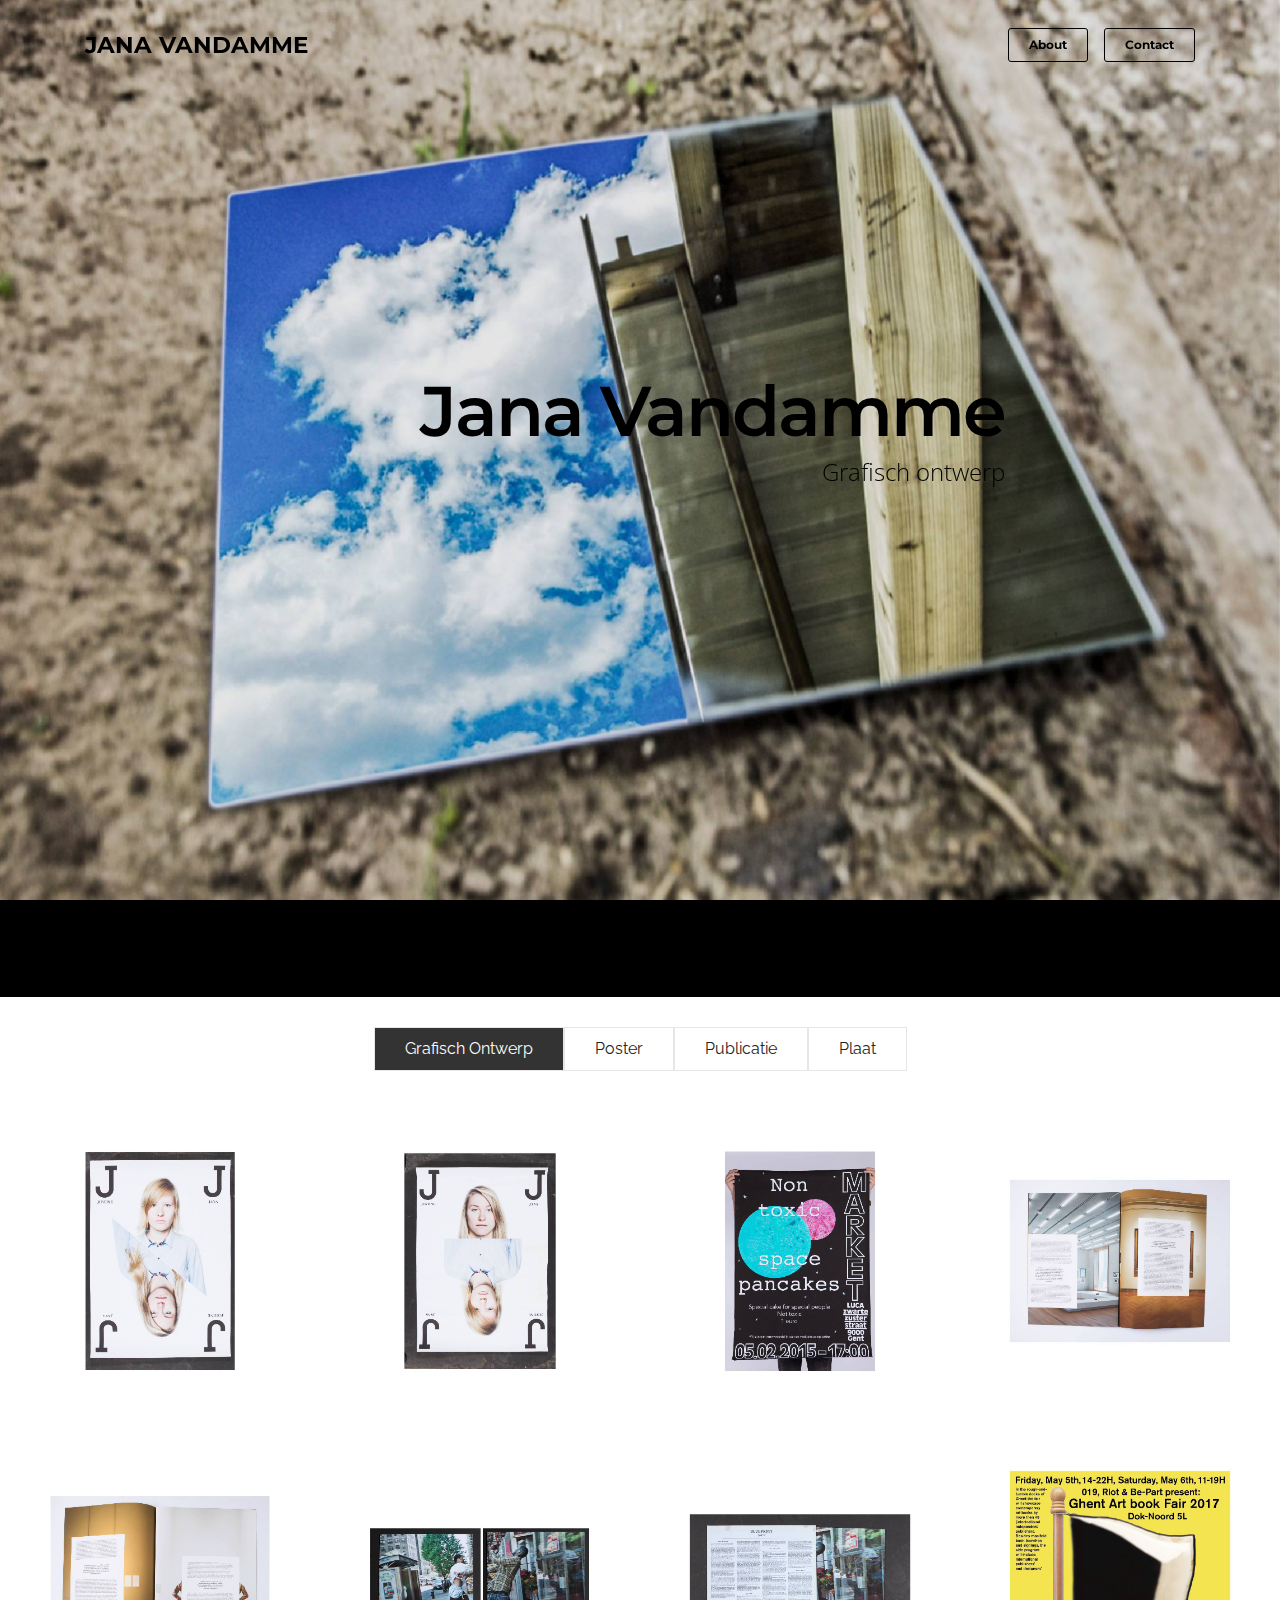
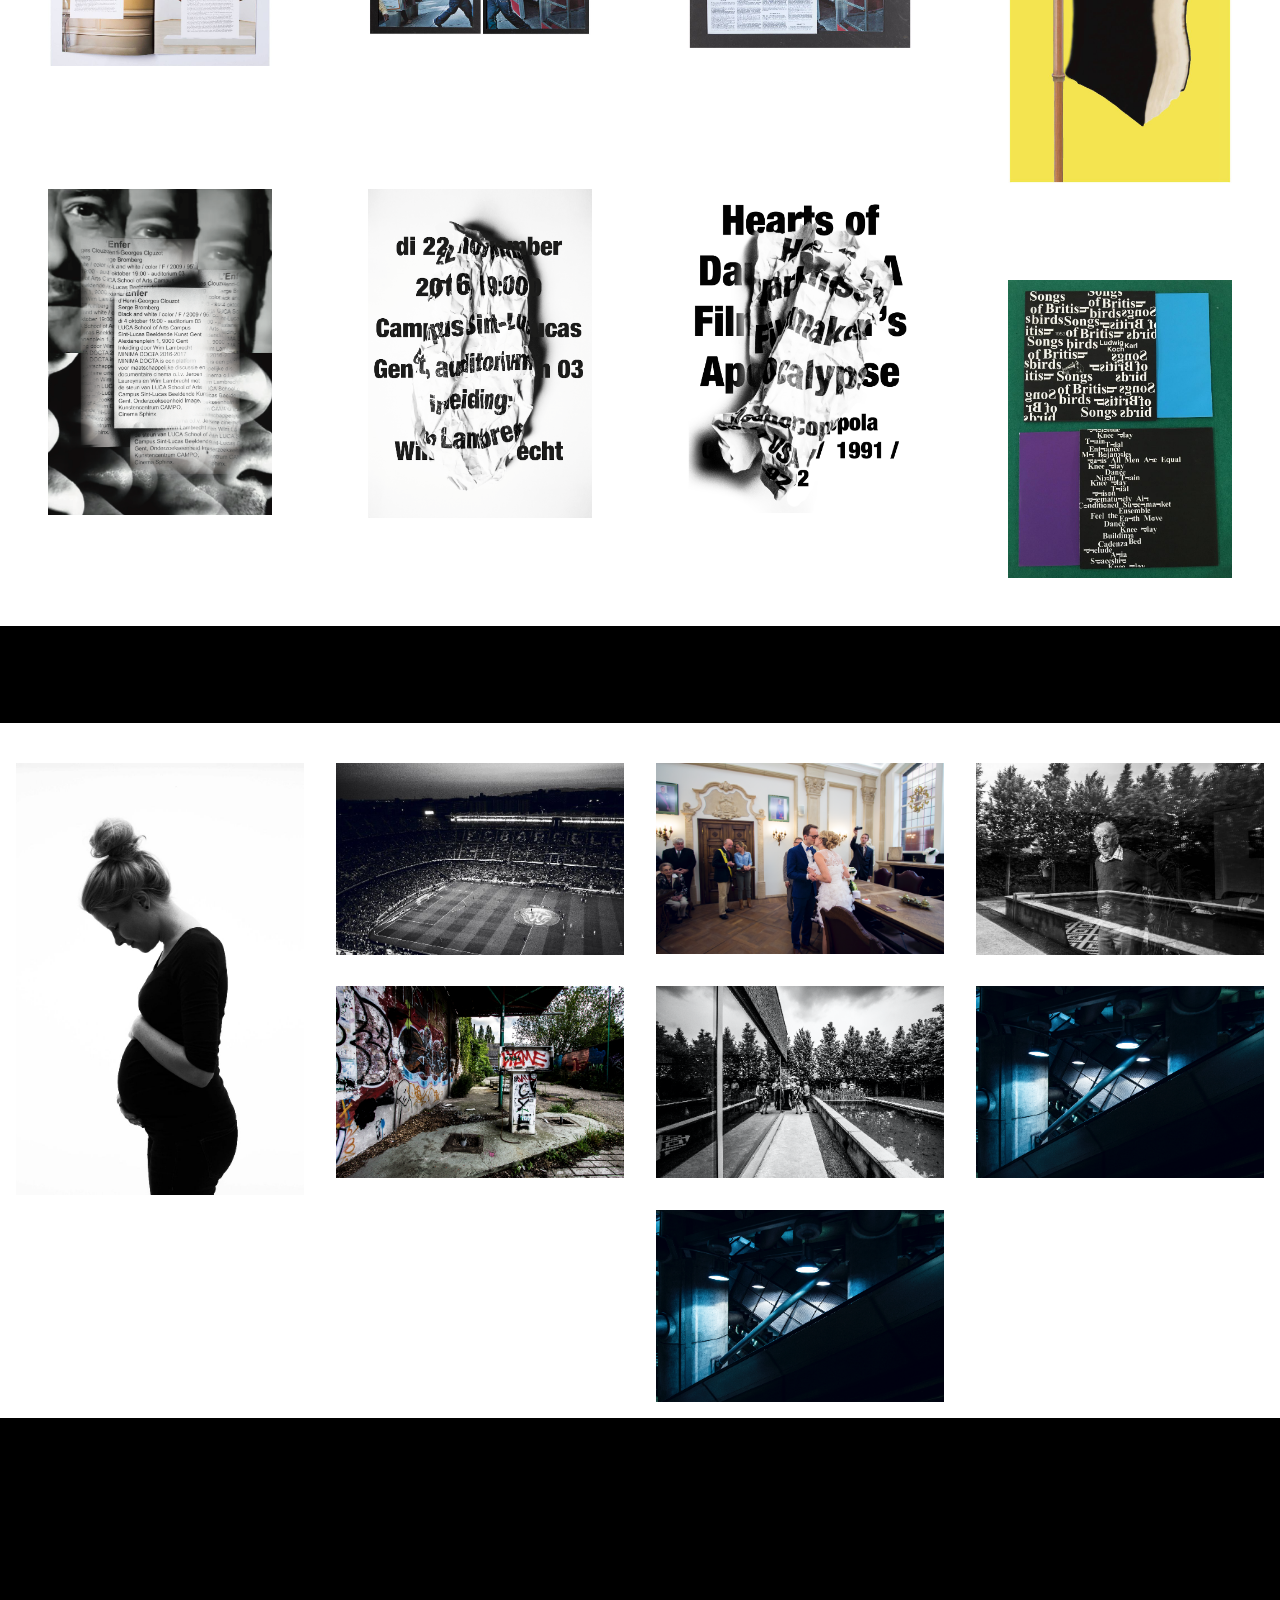
==== commit ceb69006: "create github pages" ====
--- a/index.html
+++ b/index.html
@@ -39,7 +39,7 @@
 
                     <div class="navbar-brand">
                         
-                        <a class="navbar-caption text-black" href="https://mobirise.com">JANA VANDAMME</a>
+                        <a class="navbar-caption text-black" href="index.html">JANA VANDAMME</a>
                     </div>
 
                 </div>
@@ -49,7 +49,7 @@
                         <div class="hamburger-icon"></div>
                     </button>
 
-                    <ul class="nav-dropdown collapse pull-xs-right nav navbar-nav navbar-toggleable-sm" id="exCollapsingNavbar"><li class="nav-item"><a class="nav-link link" href="https://mobirise.com/">OVERVIEW</a></li></ul>
+                    <ul class="nav-dropdown collapse pull-xs-right nav navbar-nav navbar-toggleable-sm" id="exCollapsingNavbar"><li class="nav-item"><a class="nav-link link" href="https://mobirise.com/"></a></li><li class="nav-item nav-btn"><a class="nav-link btn btn-primary-outline btn-primary" href="About.html">About</a></li><li class="nav-item nav-btn"><a class="nav-link btn btn-primary-outline btn-primary" href="page1.html">Contact</a></li></ul>
                     <button hidden="" class="navbar-toggler navbar-close" type="button" data-toggle="collapse" data-target="#exCollapsingNavbar">
                         <div class="close-icon"></div>
                     </button>
@@ -62,7 +62,7 @@
 
 </section>
 
-<section class="engine"><a rel="external" href="https://mobirise.com">Mobirise Web Site Maker</a></section><section class="mbr-section mbr-section-hero mbr-section-full mbr-parallax-background mbr-after-navbar" id="header5-8" style="background-image: url(assets/images/index-2000x1441.jpg);">
+<section class="engine"><a rel="external" href="https://mobirise.com">Mobirise</a></section><section class="mbr-section mbr-section-hero mbr-section-full mbr-parallax-background mbr-after-navbar" id="header5-8" style="background-image: url(assets/images/index-2000x1441.jpg);">
 
     
 
@@ -218,6 +218,16 @@
                             <span class="icon-focus"></span>
                             
                         </div>
+                    </div><div class="mbr-gallery-item mbr-gallery-item__mobirise3 mbr-gallery-item--p3" data-tags="Poster" data-video-url="false">
+                        <div href="#lb-gallery4-5" data-slide-to="11" data-toggle="modal">
+                            
+                            
+
+                            <img alt="" src="assets/images/tumblr-o6c1tuw1wv1rk5wi1o5-2000x2667-800x1066.jpg">
+                            
+                            <span class="icon-focus"></span>
+                            
+                        </div>
                     </div>
                 </div>
             </div>
@@ -231,7 +241,7 @@
             <div class="modal-content">
                 <div class="modal-body">
                     <ol class="carousel-indicators">
-                        <li data-app-prevent-settings="" data-target="#lb-gallery4-5" data-slide-to="0"></li><li data-app-prevent-settings="" data-target="#lb-gallery4-5" data-slide-to="1"></li><li data-app-prevent-settings="" data-target="#lb-gallery4-5" data-slide-to="2"></li><li data-app-prevent-settings="" data-target="#lb-gallery4-5" data-slide-to="3"></li><li data-app-prevent-settings="" data-target="#lb-gallery4-5" data-slide-to="4"></li><li data-app-prevent-settings="" data-target="#lb-gallery4-5" data-slide-to="5"></li><li data-app-prevent-settings="" data-target="#lb-gallery4-5" data-slide-to="6"></li><li data-app-prevent-settings="" data-target="#lb-gallery4-5" data-slide-to="7"></li><li data-app-prevent-settings="" data-target="#lb-gallery4-5" data-slide-to="8"></li><li data-app-prevent-settings="" data-target="#lb-gallery4-5" data-slide-to="9"></li><li data-app-prevent-settings="" data-target="#lb-gallery4-5" class=" active" data-slide-to="10"></li>
+                        <li data-app-prevent-settings="" data-target="#lb-gallery4-5" data-slide-to="0"></li><li data-app-prevent-settings="" data-target="#lb-gallery4-5" data-slide-to="1"></li><li data-app-prevent-settings="" data-target="#lb-gallery4-5" data-slide-to="2"></li><li data-app-prevent-settings="" data-target="#lb-gallery4-5" data-slide-to="3"></li><li data-app-prevent-settings="" data-target="#lb-gallery4-5" data-slide-to="4"></li><li data-app-prevent-settings="" data-target="#lb-gallery4-5" data-slide-to="5"></li><li data-app-prevent-settings="" data-target="#lb-gallery4-5" data-slide-to="6"></li><li data-app-prevent-settings="" data-target="#lb-gallery4-5" data-slide-to="7"></li><li data-app-prevent-settings="" data-target="#lb-gallery4-5" data-slide-to="8"></li><li data-app-prevent-settings="" data-target="#lb-gallery4-5" data-slide-to="9"></li><li data-app-prevent-settings="" data-target="#lb-gallery4-5" data-slide-to="10"></li><li data-app-prevent-settings="" data-target="#lb-gallery4-5" class=" active" data-slide-to="11"></li>
                     </ol>
                     <div class="carousel-inner">
                         <div class="carousel-item">
@@ -254,8 +264,10 @@
                             <img alt="" src="assets/images/schermafbeelding-2017-04-05-om-10-2000x2914.png">
                         </div><div class="carousel-item">
                             <img alt="" src="assets/images/schermafbeelding-2017-04-05-om-11-2000x2939.png">
+                        </div><div class="carousel-item">
+                            <img alt="" src="assets/images/schermafbeelding-2017-04-05-om-11-2000x2902.png">
                         </div><div class="carousel-item active">
-                            <img alt="" src="assets/images/schermafbeelding-2017-04-05-om-11-2000x2902.png">
+                            <img alt="" src="assets/images/tumblr-o6c1tuw1wv1rk5wi1o5-2000x2667.jpg">
                         </div>
                     </div>
                     <a class="left carousel-control" role="button" data-slide="prev" href="#lb-gallery4-5">
@@ -367,6 +379,16 @@
                             <span class="icon-focus"></span>
                             
                         </div>
+                    </div><div class="mbr-gallery-item mbr-gallery-item__mobirise3 mbr-gallery-item--p1" data-tags="Responsive" data-video-url="false">
+                        <div href="#lb-gallery1-b" data-slide-to="7" data-toggle="modal">
+                            
+                            
+
+                            <img alt="" src="assets/images/schermafbeelding-2017-04-05-om-10-2000x1333-800x533.png">
+                            
+                            <span class="icon-focus"></span>
+                            
+                        </div>
                     </div>
                 </div>
             </div>
@@ -380,7 +402,7 @@
             <div class="modal-content">
                 <div class="modal-body">
                     <ol class="carousel-indicators">
-                        <li data-app-prevent-settings="" data-target="#lb-gallery1-b" data-slide-to="0"></li><li data-app-prevent-settings="" data-target="#lb-gallery1-b" data-slide-to="1"></li><li data-app-prevent-settings="" data-target="#lb-gallery1-b" data-slide-to="2"></li><li data-app-prevent-settings="" data-target="#lb-gallery1-b" data-slide-to="3"></li><li data-app-prevent-settings="" data-target="#lb-gallery1-b" data-slide-to="4"></li><li data-app-prevent-settings="" data-target="#lb-gallery1-b" data-slide-to="5"></li><li data-app-prevent-settings="" data-target="#lb-gallery1-b" class=" active" data-slide-to="6"></li>
+                        <li data-app-prevent-settings="" data-target="#lb-gallery1-b" data-slide-to="0"></li><li data-app-prevent-settings="" data-target="#lb-gallery1-b" data-slide-to="1"></li><li data-app-prevent-settings="" data-target="#lb-gallery1-b" data-slide-to="2"></li><li data-app-prevent-settings="" data-target="#lb-gallery1-b" data-slide-to="3"></li><li data-app-prevent-settings="" data-target="#lb-gallery1-b" data-slide-to="4"></li><li data-app-prevent-settings="" data-target="#lb-gallery1-b" data-slide-to="5"></li><li data-app-prevent-settings="" data-target="#lb-gallery1-b" data-slide-to="6"></li><li data-app-prevent-settings="" data-target="#lb-gallery1-b" class=" active" data-slide-to="7"></li>
                     </ol>
                     <div class="carousel-inner">
                         <div class="carousel-item">
@@ -395,6 +417,8 @@
                             <img alt="" src="assets/images/schermafbeelding-2017-04-05-om-09-2000x1334.png">
                         </div><div class="carousel-item">
                             <img alt="" src="assets/images/schermafbeelding-2017-04-05-om-09-2000x1335.png">
+                        </div><div class="carousel-item">
+                            <img alt="" src="assets/images/schermafbeelding-2017-04-05-om-10-2000x1333.png">
                         </div><div class="carousel-item active">
                             <img alt="" src="assets/images/schermafbeelding-2017-04-05-om-10-2000x1333.png">
                         </div>
--- a/assets/mobirise/css/mbr-additional.css
+++ b/assets/mobirise/css/mbr-additional.css
@@ -1,5 +1,5 @@
+@import url(https://fonts.googleapis.com/css?family=Montserrat:400,700);
 @import url(https://fonts.googleapis.com/css?family=Open+Sans:400,300,700);
-@import url(https://fonts.googleapis.com/css?family=Montserrat:400,700);
 @import url(https://fonts.googleapis.com/css?family=Oxygen:400,300,700);
 
 
@@ -419,7 +419,7 @@
 #menu-3 .navbar-caption {
   color: #ffffff;
   font-size: 23px;
-  font-family: 'Open Sans', sans-serif;
+  font-family: 'Montserrat', sans-serif;
 }
 #menu-3 .navbar-toggler {
   color: #000000;
@@ -481,7 +481,7 @@
   color: #000;
 }
 #header5-8 .mbr-section-lead {
-  color: #ffffff;
+  color: #000000;
 }
 #header3-d .mbr-section-title,
 #header3-d .mbr-section-subtitle {
@@ -504,3 +504,76 @@
 #social-buttons3-a .mbr-section-title {
   color: #ffffff;
 }
+
+
+
+#menu-g .hide-buttons .nav-btn {
+  display: none !important;
+}
+#menu-g .navbar-caption {
+  color: #ffffff;
+  font-size: 23px;
+  font-family: 'Montserrat', sans-serif;
+}
+#menu-g .navbar-toggler {
+  color: #000000;
+}
+#menu-g .close-icon::before,
+#menu-g .close-icon::after {
+  background-color: #000000;
+}
+#menu-g .link,
+#menu-g .dropdown-item {
+  color: #000000;
+  font-family: 'Open Sans', sans-serif;
+}
+#menu-g .link {
+  font-size: 1.45rem;
+}
+#menu-g .dropdown-item,
+#menu-g .nav-dropdown-sm .link {
+  font-size: 1.570rem;
+}
+#menu-g .link:hover,
+#menu-g .dropdown-item:hover,
+#menu-g .link:focus,
+#menu-g .dropdown-item:focus {
+  color: #000000;
+}
+#menu-g .link[aria-expanded="true"],
+#menu-g .dropdown-menu {
+  background: #e6e6e6;
+}
+#menu-g .nav-dropdown-sm .link:focus,
+#menu-g .nav-dropdown-sm .link:hover,
+#menu-g .nav-dropdown-sm .dropdown-item:focus,
+#menu-g .nav-dropdown-sm .dropdown-item:hover {
+  background: #f7f7f7!important;
+}
+#menu-g .navbar,
+#menu-g .nav-dropdown-sm,
+#menu-g .nav-dropdown-sm .link[aria-expanded="true"],
+#menu-g .nav-dropdown-sm .dropdown-menu {
+  background: #ffffff;
+}
+#menu-g .bg-color.transparent .link {
+  color: #000000;
+  transition: none;
+}
+#menu-g .bg-color.transparent.opened .link {
+  transition: color 0.2s ease-in-out;
+}
+#menu-g .bg-color.transparent.opened .link:hover,
+#menu-g .bg-color.transparent.opened .link:focus {
+  color: #000000;
+}
+#menu-g .link[aria-expanded="true"],
+#menu-g .dropdown-item[aria-expanded="true"] {
+  color: #000000!important;
+}
+#form1-h .form-control-label {
+  color: #232323;
+}
+#form1-h .mbr-section-title {
+  font-family: 'Montserrat', sans-serif;
+}
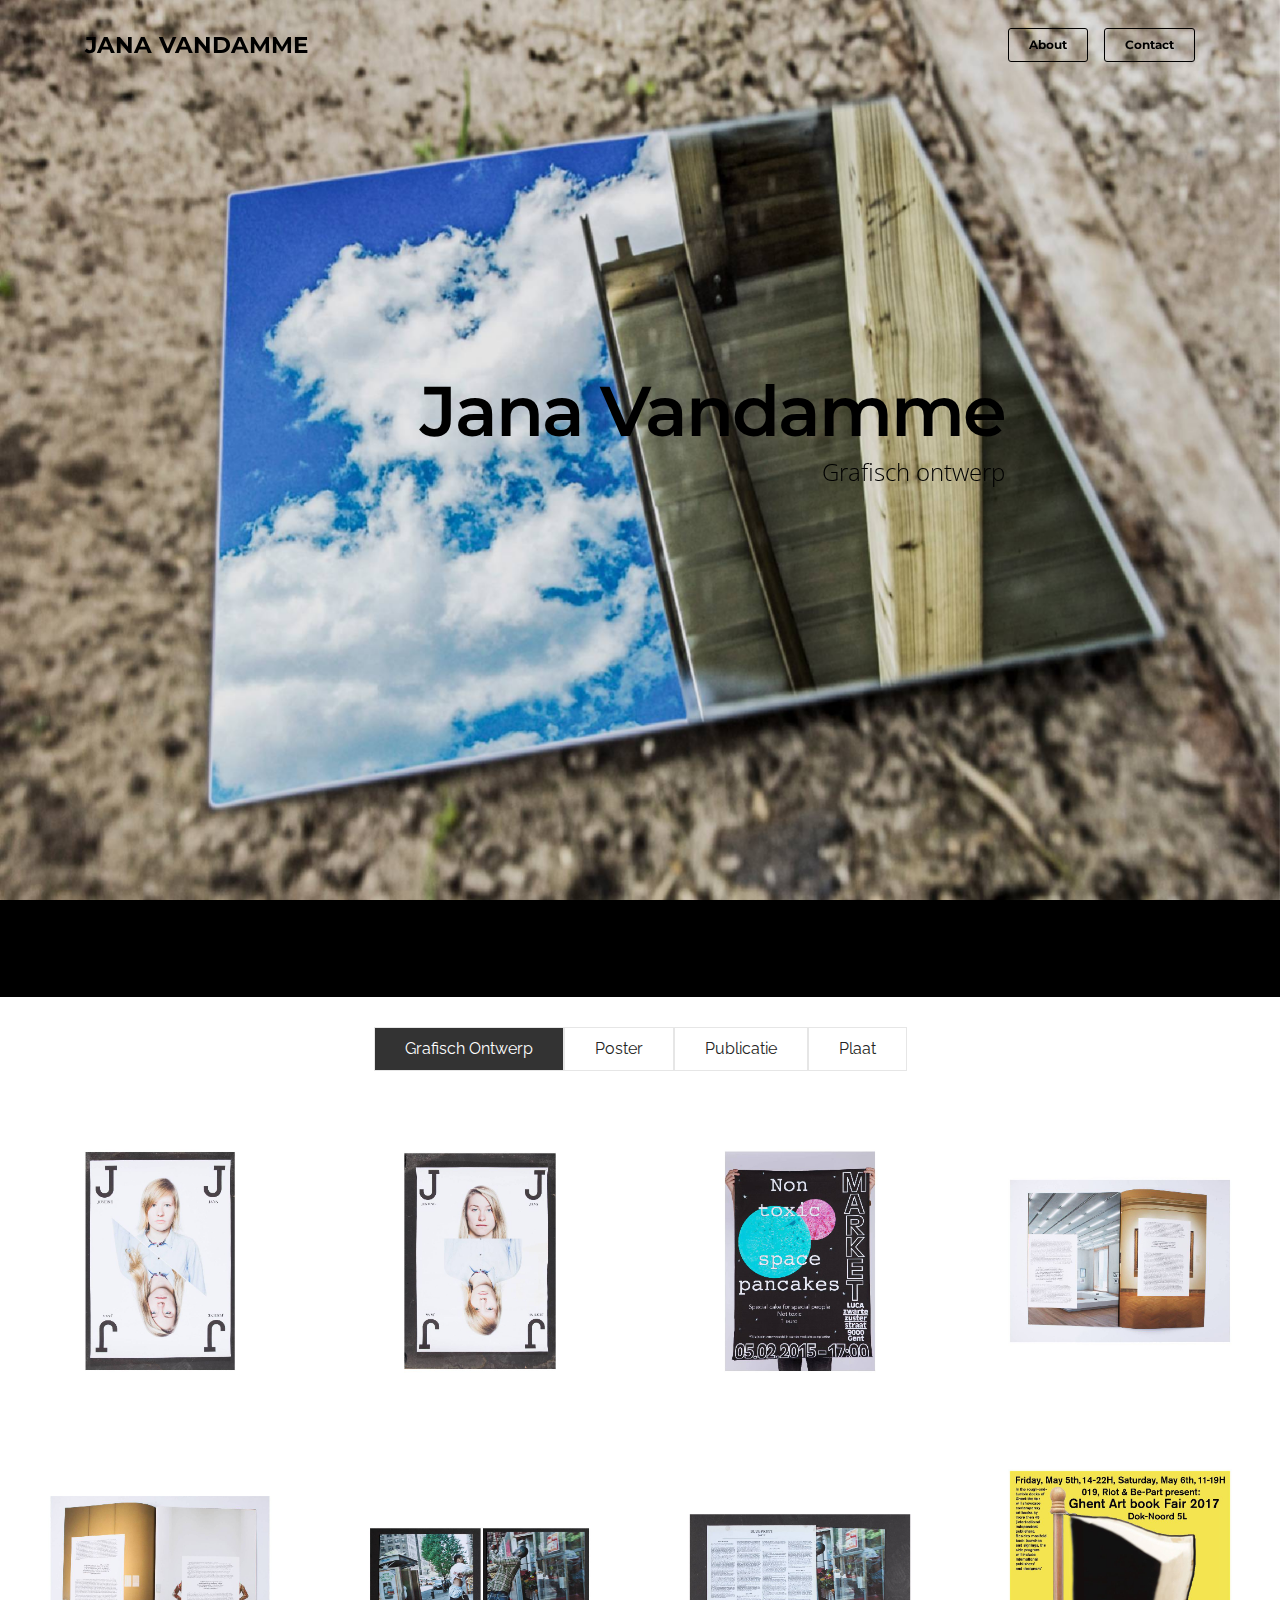
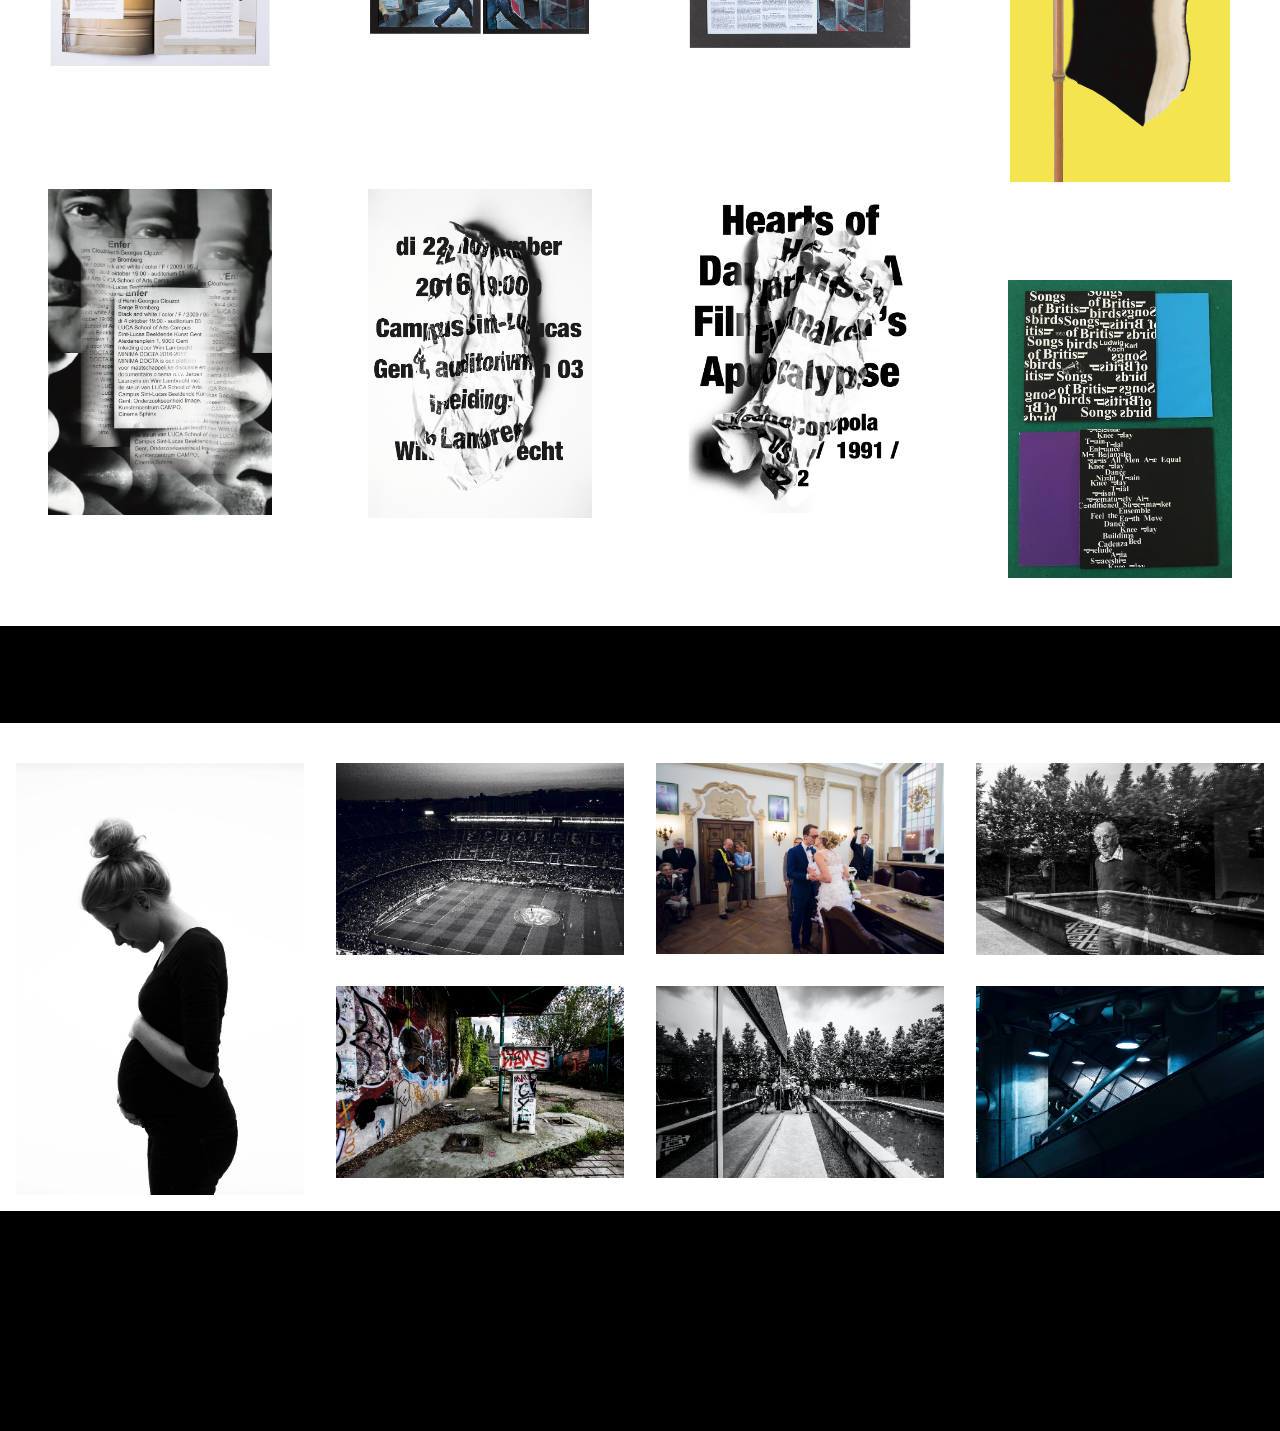
==== commit 8750d6ed: "create github pages" ====
--- a/index.html
+++ b/index.html
@@ -62,7 +62,7 @@
 
 </section>
 
-<section class="engine"><a rel="external" href="https://mobirise.com">Mobirise</a></section><section class="mbr-section mbr-section-hero mbr-section-full mbr-parallax-background mbr-after-navbar" id="header5-8" style="background-image: url(assets/images/index-2000x1441.jpg);">
+<section class="engine"><a rel="external" href="https://mobirise.com">https://mobirise.com/</a></section><section class="mbr-section mbr-section-hero mbr-section-full mbr-parallax-background mbr-after-navbar" id="header5-8" style="background-image: url(assets/images/index-2000x1441.jpg);">
 
     
 
@@ -379,16 +379,6 @@
                             <span class="icon-focus"></span>
                             
                         </div>
-                    </div><div class="mbr-gallery-item mbr-gallery-item__mobirise3 mbr-gallery-item--p1" data-tags="Responsive" data-video-url="false">
-                        <div href="#lb-gallery1-b" data-slide-to="7" data-toggle="modal">
-                            
-                            
-
-                            <img alt="" src="assets/images/schermafbeelding-2017-04-05-om-10-2000x1333-800x533.png">
-                            
-                            <span class="icon-focus"></span>
-                            
-                        </div>
                     </div>
                 </div>
             </div>
@@ -402,7 +392,7 @@
             <div class="modal-content">
                 <div class="modal-body">
                     <ol class="carousel-indicators">
-                        <li data-app-prevent-settings="" data-target="#lb-gallery1-b" data-slide-to="0"></li><li data-app-prevent-settings="" data-target="#lb-gallery1-b" data-slide-to="1"></li><li data-app-prevent-settings="" data-target="#lb-gallery1-b" data-slide-to="2"></li><li data-app-prevent-settings="" data-target="#lb-gallery1-b" data-slide-to="3"></li><li data-app-prevent-settings="" data-target="#lb-gallery1-b" data-slide-to="4"></li><li data-app-prevent-settings="" data-target="#lb-gallery1-b" data-slide-to="5"></li><li data-app-prevent-settings="" data-target="#lb-gallery1-b" data-slide-to="6"></li><li data-app-prevent-settings="" data-target="#lb-gallery1-b" class=" active" data-slide-to="7"></li>
+                        <li data-app-prevent-settings="" data-target="#lb-gallery1-b" data-slide-to="0"></li><li data-app-prevent-settings="" data-target="#lb-gallery1-b" data-slide-to="1"></li><li data-app-prevent-settings="" data-target="#lb-gallery1-b" data-slide-to="2"></li><li data-app-prevent-settings="" data-target="#lb-gallery1-b" data-slide-to="3"></li><li data-app-prevent-settings="" data-target="#lb-gallery1-b" data-slide-to="4"></li><li data-app-prevent-settings="" data-target="#lb-gallery1-b" data-slide-to="5"></li><li data-app-prevent-settings="" data-target="#lb-gallery1-b" class=" active" data-slide-to="6"></li>
                     </ol>
                     <div class="carousel-inner">
                         <div class="carousel-item">
@@ -417,8 +407,6 @@
                             <img alt="" src="assets/images/schermafbeelding-2017-04-05-om-09-2000x1334.png">
                         </div><div class="carousel-item">
                             <img alt="" src="assets/images/schermafbeelding-2017-04-05-om-09-2000x1335.png">
-                        </div><div class="carousel-item">
-                            <img alt="" src="assets/images/schermafbeelding-2017-04-05-om-10-2000x1333.png">
                         </div><div class="carousel-item active">
                             <img alt="" src="assets/images/schermafbeelding-2017-04-05-om-10-2000x1333.png">
                         </div>
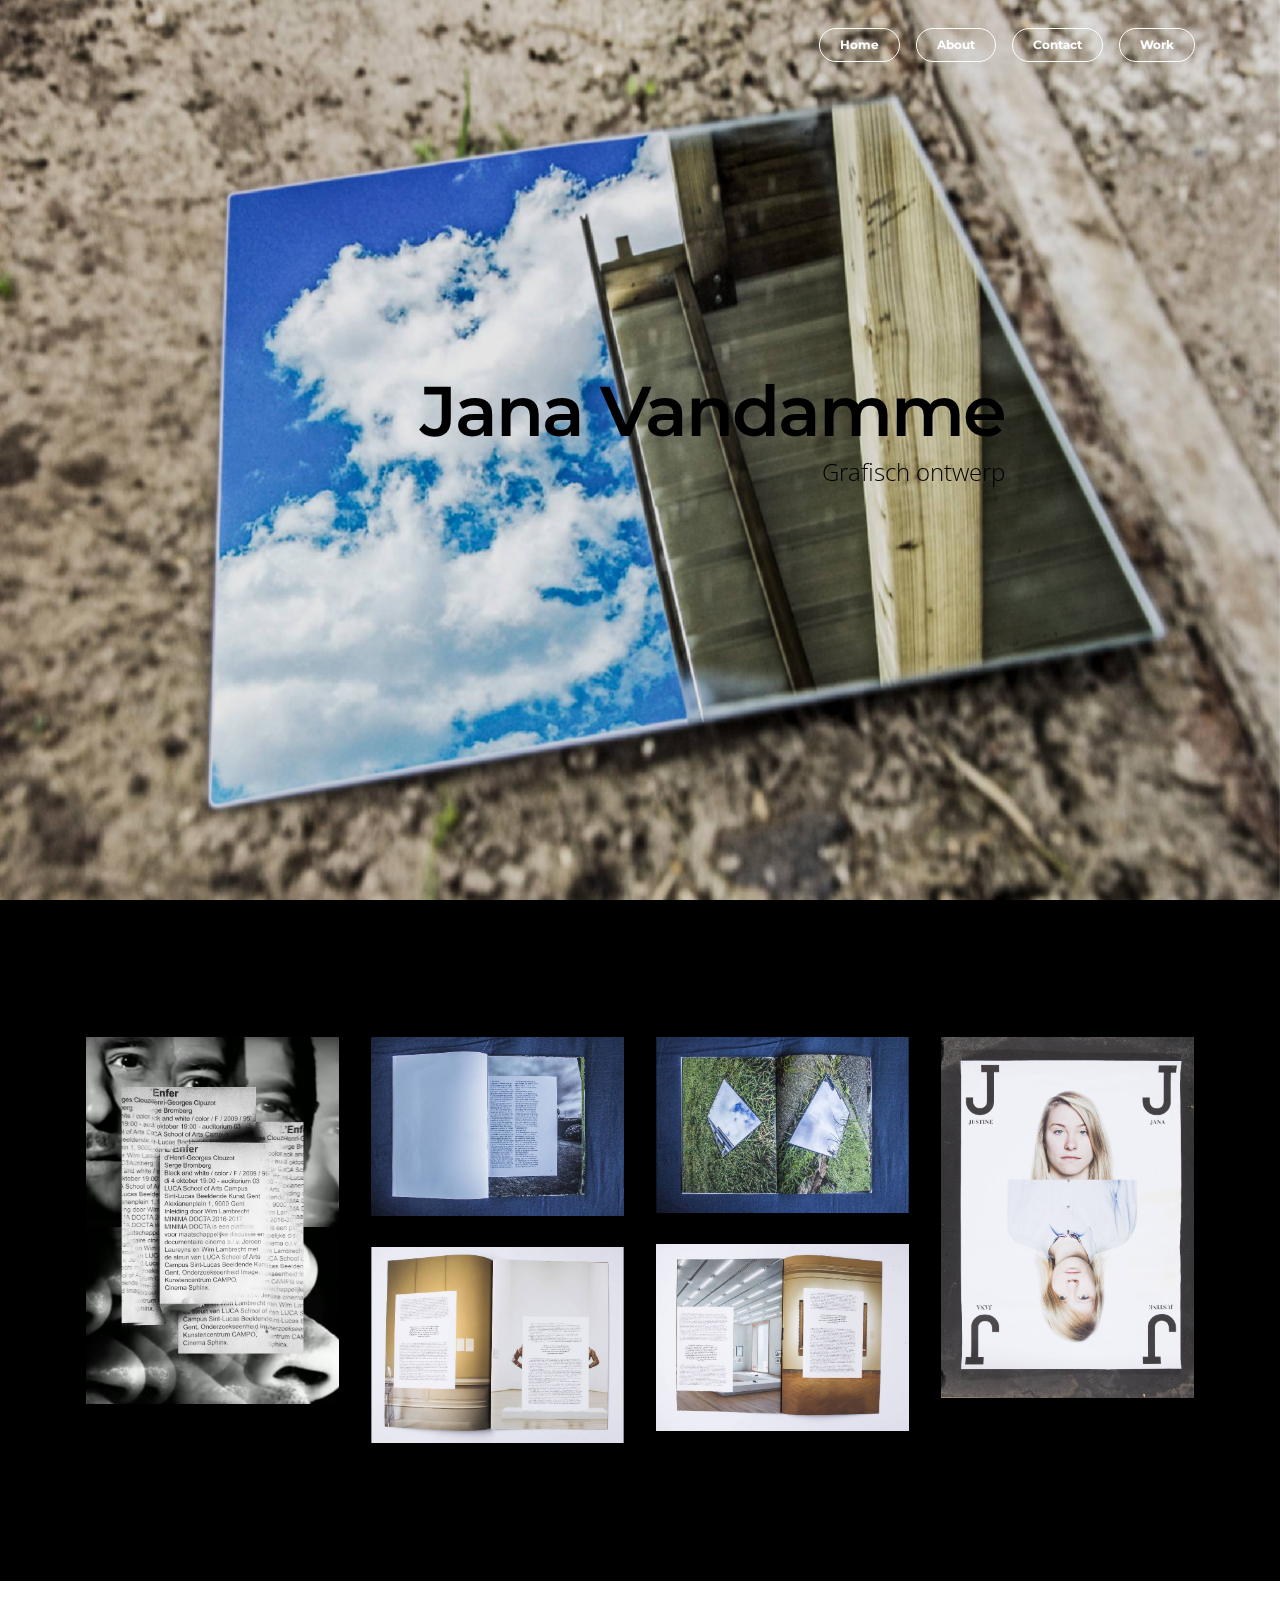
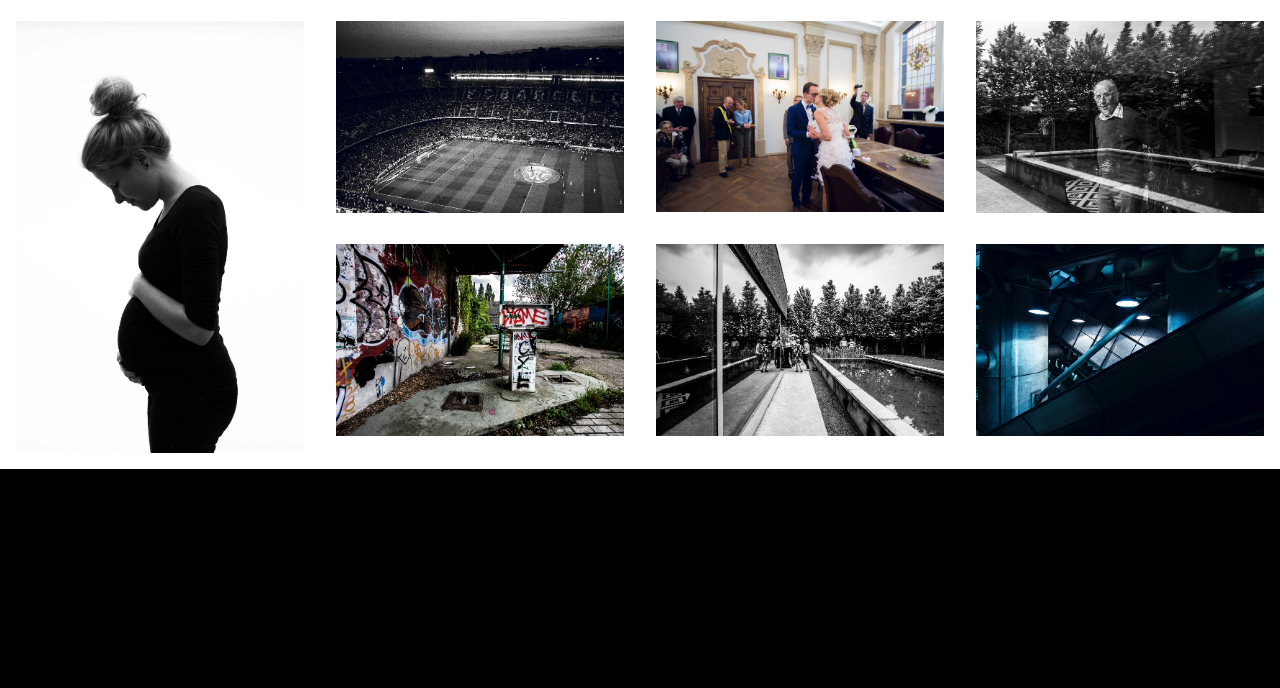
==== commit 78e2672d: "create github pages" ====
--- a/index.html
+++ b/index.html
@@ -31,7 +31,7 @@
 <body class="rtl">
 <section id="menu-3">
 
-    <nav class="navbar navbar-dropdown bg-color transparent navbar-fixed-top">
+    <nav class="navbar navbar-dropdown bg-color transparent">
         <div class="container">
 
             <div class="mbr-table">
@@ -39,7 +39,7 @@
 
                     <div class="navbar-brand">
                         
-                        <a class="navbar-caption text-black" href="index.html">JANA VANDAMME</a>
+                        <a class="navbar-caption text-white" href="index.html"></a>
                     </div>
 
                 </div>
@@ -49,7 +49,7 @@
                         <div class="hamburger-icon"></div>
                     </button>
 
-                    <ul class="nav-dropdown collapse pull-xs-right nav navbar-nav navbar-toggleable-sm" id="exCollapsingNavbar"><li class="nav-item"><a class="nav-link link" href="https://mobirise.com/"></a></li><li class="nav-item nav-btn"><a class="nav-link btn btn-primary-outline btn-primary" href="About.html">About</a></li><li class="nav-item nav-btn"><a class="nav-link btn btn-primary-outline btn-primary" href="page1.html">Contact</a></li></ul>
+                    <ul class="nav-dropdown collapse pull-xs-right nav navbar-nav navbar-toggleable-sm" id="exCollapsingNavbar"><li class="nav-item"><a class="nav-link link" href="https://mobirise.com/"></a></li><li class="nav-item nav-btn"><a class="nav-link btn btn-primary-outline btn-primary" href="index.html">Home</a></li><li class="nav-item nav-btn"><a class="nav-link btn btn-primary-outline btn-primary" href="About.html">About</a></li><li class="nav-item nav-btn"><a class="nav-link btn btn-primary-outline btn-primary" href="Contact.html">Contact</a></li><li class="nav-item nav-btn"><a class="nav-link btn btn-primary-outline btn-primary" href="Work.html">Work</a></li></ul>
                     <button hidden="" class="navbar-toggler navbar-close" type="button" data-toggle="collapse" data-target="#exCollapsingNavbar">
                         <div class="close-icon"></div>
                     </button>
@@ -95,135 +95,71 @@
     </div>
 </section>
 
-<section class="mbr-gallery mbr-section mbr-section-nopadding mbr-slider-carousel" id="gallery4-5" data-filter="true" style="background-color: rgb(255, 255, 255); padding-top: 0rem; padding-bottom: 0rem;">
+<section class="mbr-gallery mbr-section mbr-section-nopadding mbr-slider-carousel" id="gallery3-v" data-filter="false" style="background-color: rgb(0, 0, 0); padding-top: 1.5rem; padding-bottom: 1.5rem;">
     <!-- Filter -->
-    <div class="mbr-gallery-filter container gallery-filter-active">
-        <ul>
-            <li class="mbr-gallery-filter-all active">Grafisch Ontwerp</li>
-        </ul>
-    </div>
+    
 
     <!-- Gallery -->
-    <div class="mbr-gallery-row">
+    <div class="mbr-gallery-row container">
         <div class=" mbr-gallery-layout-default">
             <div>
                 <div>
-                    <div class="mbr-gallery-item mbr-gallery-item__mobirise3 mbr-gallery-item--p3" data-tags="Poster" data-video-url="false">
-                        <div href="#lb-gallery4-5" data-slide-to="0" data-toggle="modal">
-                            
-                            
-
-                            <img alt="" src="assets/images/1-1600x1600-2000x2000-800x800.jpg">
-                            
-                            <span class="icon-focus"></span>
-                            
-                        </div>
-                    </div><div class="mbr-gallery-item mbr-gallery-item__mobirise3 mbr-gallery-item--p3" data-tags="Poster" data-video-url="false">
-                        <div href="#lb-gallery4-5" data-slide-to="1" data-toggle="modal">
-                            
-                            
-
-                            <img alt="" src="assets/images/1-1600x1600-1-2000x2000-800x800.jpg">
-                            
-                            <span class="icon-focus"></span>
-                            
-                        </div>
-                    </div><div class="mbr-gallery-item mbr-gallery-item__mobirise3 mbr-gallery-item--p3" data-tags="Poster" data-video-url="false">
-                        <div href="#lb-gallery4-5" data-slide-to="2" data-toggle="modal">
-                            
-                            
-
-                            <img alt="" src="assets/images/2-1600x1600-2000x2000-800x800.jpg">
-                            
-                            <span class="icon-focus"></span>
-                            
-                        </div>
-                    </div><div class="mbr-gallery-item mbr-gallery-item__mobirise3 mbr-gallery-item--p3" data-tags="Publicatie" data-video-url="false">
-                        <div href="#lb-gallery4-5" data-slide-to="3" data-toggle="modal">
-                            
-                            
-
-                            <img alt="" src="assets/images/3-1600x1600-2000x2000-800x800.jpg">
-                            
-                            <span class="icon-focus"></span>
-                            
-                        </div>
-                    </div><div class="mbr-gallery-item mbr-gallery-item__mobirise3 mbr-gallery-item--p3" data-tags="Publicatie" data-video-url="false">
-                        <div href="#lb-gallery4-5" data-slide-to="4" data-toggle="modal">
-                            
-                            
-
-                            <img alt="" src="assets/images/3-1600x1600-1-2000x2000-800x800.jpg">
-                            
-                            <span class="icon-focus"></span>
-                            
-                        </div>
-                    </div><div class="mbr-gallery-item mbr-gallery-item__mobirise3 mbr-gallery-item--p3" data-tags="Plaat" data-video-url="false">
-                        <div href="#lb-gallery4-5" data-slide-to="5" data-toggle="modal">
-                            
-                            
-
-                            <img alt="" src="assets/images/4-1600x1600-2000x2000-800x800.jpg">
-                            
-                            <span class="icon-focus"></span>
-                            
-                        </div>
-                    </div><div class="mbr-gallery-item mbr-gallery-item__mobirise3 mbr-gallery-item--p3" data-tags="Plaat" data-video-url="false">
-                        <div href="#lb-gallery4-5" data-slide-to="6" data-toggle="modal">
-                            
-                            
-
-                            <img alt="" src="assets/images/4-2000x2000-800x800.jpg">
-                            
-                            <span class="icon-focus"></span>
-                            
-                        </div>
-                    </div><div class="mbr-gallery-item mbr-gallery-item__mobirise3 mbr-gallery-item--p3" data-tags="Poster" data-video-url="false">
-                        <div href="#lb-gallery4-5" data-slide-to="7" data-toggle="modal">
-                            
-                            
-
-                            <img alt="" src="assets/images/019-2000x2814-800x1125.jpg">
-                            
-                            <span class="icon-focus"></span>
-                            
-                        </div>
-                    </div><div class="mbr-gallery-item mbr-gallery-item__mobirise3 mbr-gallery-item--p3" data-tags="Poster" data-video-url="false">
-                        <div href="#lb-gallery4-5" data-slide-to="8" data-toggle="modal">
-                            
-                            
-
-                            <img alt="" src="assets/images/schermafbeelding-2017-04-05-om-10-2000x2914-800x1165.png">
-                            
-                            <span class="icon-focus"></span>
-                            
-                        </div>
-                    </div><div class="mbr-gallery-item mbr-gallery-item__mobirise3 mbr-gallery-item--p3" data-tags="Poster" data-video-url="false">
-                        <div href="#lb-gallery4-5" data-slide-to="9" data-toggle="modal">
-                            
-                            
-
-                            <img alt="" src="assets/images/schermafbeelding-2017-04-05-om-11-2000x2939-800x1175.png">
-                            
-                            <span class="icon-focus"></span>
-                            
-                        </div>
-                    </div><div class="mbr-gallery-item mbr-gallery-item__mobirise3 mbr-gallery-item--p3" data-tags="Poster" data-video-url="false">
-                        <div href="#lb-gallery4-5" data-slide-to="10" data-toggle="modal">
-                            
-                            
-
-                            <img alt="" src="assets/images/schermafbeelding-2017-04-05-om-11-2000x2902-800x1160.png">
-                            
-                            <span class="icon-focus"></span>
-                            
-                        </div>
-                    </div><div class="mbr-gallery-item mbr-gallery-item__mobirise3 mbr-gallery-item--p3" data-tags="Poster" data-video-url="false">
-                        <div href="#lb-gallery4-5" data-slide-to="11" data-toggle="modal">
-                            
-                            
-
-                            <img alt="" src="assets/images/tumblr-o6c1tuw1wv1rk5wi1o5-2000x2667-800x1066.jpg">
+                    <div class="mbr-gallery-item mbr-gallery-item__mobirise3 mbr-gallery-item--p1" data-tags="Awesome" data-video-url="false">
+                        <div href="#lb-gallery3-v" data-slide-to="0" data-toggle="modal">
+                            
+                            
+
+                            <img alt="" src="assets/images/lenfer4-2000x2905-800x1162.jpg">
+                            
+                            <span class="icon-focus"></span>
+                            
+                        </div>
+                    </div><div class="mbr-gallery-item mbr-gallery-item__mobirise3 mbr-gallery-item--p1" data-tags="Responsive" data-video-url="false">
+                        <div href="#lb-gallery3-v" data-slide-to="1" data-toggle="modal">
+                            
+                            
+
+                            <img alt="" src="assets/images/encyclopedia-2000x1416-800x566.jpg">
+                            
+                            <span class="icon-focus"></span>
+                            
+                        </div>
+                    </div><div class="mbr-gallery-item mbr-gallery-item__mobirise3 mbr-gallery-item--p1" data-tags="Responsive" data-video-url="false">
+                        <div href="#lb-gallery3-v" data-slide-to="2" data-toggle="modal">
+                            
+                            
+
+                            <img alt="" src="assets/images/encyclopedia-2000x1392-800x556.jpg">
+                            
+                            <span class="icon-focus"></span>
+                            
+                        </div>
+                    </div><div class="mbr-gallery-item mbr-gallery-item__mobirise3 mbr-gallery-item--p1" data-tags="Creative" data-video-url="false">
+                        <div href="#lb-gallery3-v" data-slide-to="3" data-toggle="modal">
+                            
+                            
+
+                            <img alt="" src="assets/images/janavandamme2-2000x2859-800x1143.jpg">
+                            
+                            <span class="icon-focus"></span>
+                            
+                        </div>
+                    </div><div class="mbr-gallery-item mbr-gallery-item__mobirise3 mbr-gallery-item--p1" data-tags="Animated" data-video-url="false">
+                        <div href="#lb-gallery3-v" data-slide-to="4" data-toggle="modal">
+                            
+                            
+
+                            <img alt="" src="assets/images/janavandamme7-2000x1480-800x592.jpg">
+                            
+                            <span class="icon-focus"></span>
+                            
+                        </div>
+                    </div><div class="mbr-gallery-item mbr-gallery-item__mobirise3 mbr-gallery-item--p1" data-tags="Awesome" data-video-url="false">
+                        <div href="#lb-gallery3-v" data-slide-to="5" data-toggle="modal">
+                            
+                            
+
+                            <img alt="" src="assets/images/janavandamme6-2000x1552-800x620.jpg">
                             
                             <span class="icon-focus"></span>
                             
@@ -236,45 +172,33 @@
     </div>
 
     <!-- Lightbox -->
-    <div data-app-prevent-settings="" class="mbr-slider modal fade carousel slide" tabindex="-1" data-keyboard="true" data-interval="false" id="lb-gallery4-5">
+    <div data-app-prevent-settings="" class="mbr-slider modal fade carousel slide" tabindex="-1" data-keyboard="true" data-interval="false" id="lb-gallery3-v">
         <div class="modal-dialog">
             <div class="modal-content">
                 <div class="modal-body">
                     <ol class="carousel-indicators">
-                        <li data-app-prevent-settings="" data-target="#lb-gallery4-5" data-slide-to="0"></li><li data-app-prevent-settings="" data-target="#lb-gallery4-5" data-slide-to="1"></li><li data-app-prevent-settings="" data-target="#lb-gallery4-5" data-slide-to="2"></li><li data-app-prevent-settings="" data-target="#lb-gallery4-5" data-slide-to="3"></li><li data-app-prevent-settings="" data-target="#lb-gallery4-5" data-slide-to="4"></li><li data-app-prevent-settings="" data-target="#lb-gallery4-5" data-slide-to="5"></li><li data-app-prevent-settings="" data-target="#lb-gallery4-5" data-slide-to="6"></li><li data-app-prevent-settings="" data-target="#lb-gallery4-5" data-slide-to="7"></li><li data-app-prevent-settings="" data-target="#lb-gallery4-5" data-slide-to="8"></li><li data-app-prevent-settings="" data-target="#lb-gallery4-5" data-slide-to="9"></li><li data-app-prevent-settings="" data-target="#lb-gallery4-5" data-slide-to="10"></li><li data-app-prevent-settings="" data-target="#lb-gallery4-5" class=" active" data-slide-to="11"></li>
+                        <li data-app-prevent-settings="" data-target="#lb-gallery3-v" data-slide-to="0"></li><li data-app-prevent-settings="" data-target="#lb-gallery3-v" data-slide-to="1"></li><li data-app-prevent-settings="" data-target="#lb-gallery3-v" data-slide-to="2"></li><li data-app-prevent-settings="" data-target="#lb-gallery3-v" data-slide-to="3"></li><li data-app-prevent-settings="" data-target="#lb-gallery3-v" data-slide-to="4"></li><li data-app-prevent-settings="" data-target="#lb-gallery3-v" class=" active" data-slide-to="5"></li>
                     </ol>
                     <div class="carousel-inner">
                         <div class="carousel-item">
-                            <img alt="" src="assets/images/1-1600x1600-2000x2000.jpg">
-                        </div><div class="carousel-item">
-                            <img alt="" src="assets/images/1-1600x1600-1-2000x2000.jpg">
-                        </div><div class="carousel-item">
-                            <img alt="" src="assets/images/2-1600x1600-2000x2000.jpg">
-                        </div><div class="carousel-item">
-                            <img alt="" src="assets/images/3-1600x1600-2000x2000.jpg">
-                        </div><div class="carousel-item">
-                            <img alt="" src="assets/images/3-1600x1600-1-2000x2000.jpg">
-                        </div><div class="carousel-item">
-                            <img alt="" src="assets/images/4-1600x1600-2000x2000.jpg">
-                        </div><div class="carousel-item">
-                            <img alt="" src="assets/images/4-2000x2000.jpg">
-                        </div><div class="carousel-item">
-                            <img alt="" src="assets/images/019-2000x2814.jpg">
-                        </div><div class="carousel-item">
-                            <img alt="" src="assets/images/schermafbeelding-2017-04-05-om-10-2000x2914.png">
-                        </div><div class="carousel-item">
-                            <img alt="" src="assets/images/schermafbeelding-2017-04-05-om-11-2000x2939.png">
-                        </div><div class="carousel-item">
-                            <img alt="" src="assets/images/schermafbeelding-2017-04-05-om-11-2000x2902.png">
+                            <img alt="" src="assets/images/lenfer4-2000x2905.jpg">
+                        </div><div class="carousel-item">
+                            <img alt="" src="assets/images/encyclopedia-2000x1416.jpg">
+                        </div><div class="carousel-item">
+                            <img alt="" src="assets/images/encyclopedia-2000x1392.jpg">
+                        </div><div class="carousel-item">
+                            <img alt="" src="assets/images/-janavandamme2-2000x2859.jpg">
+                        </div><div class="carousel-item">
+                            <img alt="" src="assets/images/janavandamme7-2000x1480.jpg">
                         </div><div class="carousel-item active">
-                            <img alt="" src="assets/images/tumblr-o6c1tuw1wv1rk5wi1o5-2000x2667.jpg">
+                            <img alt="" src="assets/images/janavandamme6-2000x1552.jpg">
                         </div>
                     </div>
-                    <a class="left carousel-control" role="button" data-slide="prev" href="#lb-gallery4-5">
+                    <a class="left carousel-control" role="button" data-slide="prev" href="#lb-gallery3-v">
                         <span class="icon-prev" aria-hidden="true"></span>
                         <span class="sr-only">Previous</span>
                     </a>
-                    <a class="right carousel-control" role="button" data-slide="next" href="#lb-gallery4-5">
+                    <a class="right carousel-control" role="button" data-slide="next" href="#lb-gallery3-v">
                         <span class="icon-next" aria-hidden="true"></span>
                         <span class="sr-only">Next</span>
                     </a>
--- a/assets/mobirise/css/mbr-additional.css
+++ b/assets/mobirise/css/mbr-additional.css
@@ -54,6 +54,12 @@
 .mbr-footer .mbr-contacts strong {
   font-family: 'Montserrat', sans-serif;
 }
+.btn {
+  border-radius: 1.6em;
+}
+.mbr-subscribe .btn {
+  border-radius: 1.6em !important;
+}
 .btn-sm,
 .lead a,
 .lead blockquote,
@@ -80,10 +86,10 @@
   font-style: normal;
 }
 .bg-primary {
-  background-color: #000000 !important;
+  background-color: #ffffff !important;
 }
 .bg-success {
-  background-color: #90a878 !important;
+  background-color: #f3c649 !important;
 }
 .bg-info {
   background-color: #7e9b9f !important;
@@ -95,8 +101,8 @@
   background-color: #f28281 !important;
 }
 .btn-primary {
-  background-color: #000000;
-  border-color: #000000;
+  background-color: #ffffff;
+  border-color: #ffffff;
   color: #ffffff;
 }
 .btn-primary:hover,
@@ -105,18 +111,18 @@
 .btn-primary:active,
 .btn-primary.active {
   color: #ffffff;
+  background-color: #d4d4d4;
+  border-color: #d4d4d4;
+}
+.btn-primary.disabled,
+.btn-primary:disabled {
+  color: #ffffff !important;
+  background-color: #d4d4d4 !important;
+  border-color: #d4d4d4 !important;
+}
+.btn-secondary {
   background-color: #000000;
   border-color: #000000;
-}
-.btn-primary.disabled,
-.btn-primary:disabled {
-  color: #ffffff !important;
-  background-color: #000000 !important;
-  border-color: #000000 !important;
-}
-.btn-secondary {
-  background-color: #bfcecb;
-  border-color: #bfcecb;
   color: #ffffff;
 }
 .btn-secondary:hover,
@@ -125,14 +131,14 @@
 .btn-secondary:active,
 .btn-secondary.active {
   color: #ffffff;
-  background-color: #94ada8;
-  border-color: #94ada8;
+  background-color: #000000;
+  border-color: #000000;
 }
 .btn-secondary.disabled,
 .btn-secondary:disabled {
   color: #ffffff !important;
-  background-color: #94ada8 !important;
-  border-color: #94ada8 !important;
+  background-color: #000000 !important;
+  border-color: #000000 !important;
 }
 .btn-info {
   background-color: #7e9b9f;
@@ -155,8 +161,8 @@
   border-color: #597478 !important;
 }
 .btn-success {
-  background-color: #90a878;
-  border-color: #90a878;
+  background-color: #f3c649;
+  border-color: #f3c649;
   color: #ffffff;
 }
 .btn-success:hover,
@@ -165,14 +171,14 @@
 .btn-success:active,
 .btn-success.active {
   color: #ffffff;
-  background-color: #6a8153;
-  border-color: #6a8153;
+  background-color: #e1a90f;
+  border-color: #e1a90f;
 }
 .btn-success.disabled,
 .btn-success:disabled {
   color: #ffffff !important;
-  background-color: #6a8153 !important;
-  border-color: #6a8153 !important;
+  background-color: #e1a90f !important;
+  border-color: #e1a90f !important;
 }
 .btn-warning {
   background-color: #f3c649;
@@ -216,8 +222,8 @@
 }
 .btn-primary-outline {
   background: none;
-  border-color: #000000;
-  color: #000000;
+  border-color: #ffffff;
+  color: #ffffff;
 }
 .btn-primary-outline:hover,
 .btn-primary-outline:focus,
@@ -225,19 +231,19 @@
 .btn-primary-outline:active,
 .btn-primary-outline.active {
   color: #ffffff;
-  background-color: #000000;
-  border-color: #000000;
+  background-color: #ffffff;
+  border-color: #ffffff;
 }
 .btn-primary-outline.disabled,
 .btn-primary-outline:disabled {
   color: #ffffff !important;
-  background-color: #000000 !important;
-  border-color: #000000 !important;
+  background-color: #ffffff !important;
+  border-color: #ffffff !important;
 }
 .btn-secondary-outline {
   background: none;
-  border-color: #85a29c;
-  color: #85a29c;
+  border-color: #000000;
+  color: #000000;
 }
 .btn-secondary-outline:hover,
 .btn-secondary-outline:focus,
@@ -245,14 +251,14 @@
 .btn-secondary-outline:active,
 .btn-secondary-outline.active {
   color: #ffffff;
-  background-color: #bfcecb;
-  border-color: #bfcecb;
+  background-color: #000000;
+  border-color: #000000;
 }
 .btn-secondary-outline.disabled,
 .btn-secondary-outline:disabled {
   color: #ffffff !important;
-  background-color: #bfcecb !important;
-  border-color: #bfcecb !important;
+  background-color: #000000 !important;
+  border-color: #000000 !important;
 }
 .btn-info-outline {
   background: none;
@@ -276,8 +282,8 @@
 }
 .btn-success-outline {
   background: none;
-  border-color: #5d7149;
-  color: #5d7149;
+  border-color: #c9970d;
+  color: #c9970d;
 }
 .btn-success-outline:hover,
 .btn-success-outline:focus,
@@ -285,14 +291,14 @@
 .btn-success-outline:active,
 .btn-success-outline.active {
   color: #ffffff;
-  background-color: #90a878;
-  border-color: #90a878;
+  background-color: #f3c649;
+  border-color: #f3c649;
 }
 .btn-success-outline.disabled,
 .btn-success-outline:disabled {
   color: #ffffff !important;
-  background-color: #90a878 !important;
-  border-color: #90a878 !important;
+  background-color: #f3c649 !important;
+  border-color: #f3c649 !important;
 }
 .btn-warning-outline {
   background: none;
@@ -335,10 +341,10 @@
   border-color: #f28281 !important;
 }
 .text-primary {
-  color: #000000 !important;
+  color: #ffffff !important;
 }
 .text-success {
-  color: #90a878 !important;
+  color: #f3c649 !important;
 }
 .text-info {
   color: #7e9b9f !important;
@@ -350,7 +356,7 @@
   color: #f28281 !important;
 }
 .alert-success {
-  background-color: #90a878;
+  background-color: #f3c649;
 }
 .alert-info {
   background-color: #7e9b9f;
@@ -362,40 +368,40 @@
   background-color: #f28281;
 }
 .btn-social {
-  border-color: #000000;
+  border-color: #ffffff;
 }
 .btn-social:hover {
-  background: #000000;
+  background: #ffffff;
 }
 .mbr-company .list-group-item.active .list-group-text {
-  color: #000000;
+  color: #ffffff;
 }
 .mbr-footer p a,
 .mbr-footer ul a {
-  color: #000000;
+  color: #ffffff;
 }
 .mbr-footer-content li::before,
 .mbr-footer .mbr-contacts li::before {
-  background: #000000;
+  background: #ffffff;
 }
 .mbr-footer-content li a:hover,
 .mbr-footer .mbr-contacts li a:hover {
-  color: #000000;
+  color: #ffffff;
 }
 .lead a,
 .lead a:hover {
-  color: #000000;
+  color: #ffffff;
 }
 .lead blockquote {
-  border-color: #000000;
+  border-color: #ffffff;
 }
 .mbr-plan-header.bg-primary .mbr-plan-subtitle,
 .mbr-plan-header.bg-primary .mbr-plan-price-desc {
-  color: #b3b3b3;
+  color: #ffffff;
 }
 .mbr-plan-header.bg-success .mbr-plan-subtitle,
 .mbr-plan-header.bg-success .mbr-plan-price-desc {
-  color: #d0dac6;
+  color: #ffffff;
 }
 .mbr-plan-header.bg-info .mbr-plan-subtitle,
 .mbr-plan-header.bg-info .mbr-plan-price-desc {
@@ -411,7 +417,7 @@
 }
 .mbr-small-footer a,
 .mbr-gallery-filter li:hover {
-  color: #000000;
+  color: #ffffff;
 }
 #menu-3 .hide-buttons .nav-btn {
   display: none !important;
@@ -434,33 +440,33 @@
   font-family: 'Open Sans', sans-serif;
 }
 #menu-3 .link {
-  font-size: 1.45rem;
+  font-size: 0.6rem;
 }
 #menu-3 .dropdown-item,
 #menu-3 .nav-dropdown-sm .link {
-  font-size: 1.570rem;
+  font-size: 0.650rem;
 }
 #menu-3 .link:hover,
 #menu-3 .dropdown-item:hover,
 #menu-3 .link:focus,
 #menu-3 .dropdown-item:focus {
-  color: #000000;
+  color: #ffffff;
 }
 #menu-3 .link[aria-expanded="true"],
 #menu-3 .dropdown-menu {
-  background: #e6e6e6;
+  background: #000000;
 }
 #menu-3 .nav-dropdown-sm .link:focus,
 #menu-3 .nav-dropdown-sm .link:hover,
 #menu-3 .nav-dropdown-sm .dropdown-item:focus,
 #menu-3 .nav-dropdown-sm .dropdown-item:hover {
-  background: #f7f7f7!important;
+  background: #000000!important;
 }
 #menu-3 .navbar,
 #menu-3 .nav-dropdown-sm,
 #menu-3 .nav-dropdown-sm .link[aria-expanded="true"],
 #menu-3 .nav-dropdown-sm .dropdown-menu {
-  background: #ffffff;
+  background: #000000;
 }
 #menu-3 .bg-color.transparent .link {
   color: #000000;
@@ -471,11 +477,11 @@
 }
 #menu-3 .bg-color.transparent.opened .link:hover,
 #menu-3 .bg-color.transparent.opened .link:focus {
-  color: #000000;
+  color: #ffffff;
 }
 #menu-3 .link[aria-expanded="true"],
 #menu-3 .dropdown-item[aria-expanded="true"] {
-  color: #000000!important;
+  color: #ffffff!important;
 }
 #header5-8 .mbr-section-title {
   color: #000;
@@ -528,33 +534,33 @@
   font-family: 'Open Sans', sans-serif;
 }
 #menu-g .link {
-  font-size: 1.45rem;
+  font-size: 0.6rem;
 }
 #menu-g .dropdown-item,
 #menu-g .nav-dropdown-sm .link {
-  font-size: 1.570rem;
+  font-size: 0.650rem;
 }
 #menu-g .link:hover,
 #menu-g .dropdown-item:hover,
 #menu-g .link:focus,
 #menu-g .dropdown-item:focus {
-  color: #000000;
+  color: #ffffff;
 }
 #menu-g .link[aria-expanded="true"],
 #menu-g .dropdown-menu {
-  background: #e6e6e6;
+  background: #000000;
 }
 #menu-g .nav-dropdown-sm .link:focus,
 #menu-g .nav-dropdown-sm .link:hover,
 #menu-g .nav-dropdown-sm .dropdown-item:focus,
 #menu-g .nav-dropdown-sm .dropdown-item:hover {
-  background: #f7f7f7!important;
+  background: #000000!important;
 }
 #menu-g .navbar,
 #menu-g .nav-dropdown-sm,
 #menu-g .nav-dropdown-sm .link[aria-expanded="true"],
 #menu-g .nav-dropdown-sm .dropdown-menu {
-  background: #ffffff;
+  background: #000000;
 }
 #menu-g .bg-color.transparent .link {
   color: #000000;
@@ -565,11 +571,11 @@
 }
 #menu-g .bg-color.transparent.opened .link:hover,
 #menu-g .bg-color.transparent.opened .link:focus {
-  color: #000000;
+  color: #ffffff;
 }
 #menu-g .link[aria-expanded="true"],
 #menu-g .dropdown-item[aria-expanded="true"] {
-  color: #000000!important;
+  color: #ffffff!important;
 }
 #form1-h .form-control-label {
   color: #232323;
@@ -577,3 +583,138 @@
 #form1-h .mbr-section-title {
   font-family: 'Montserrat', sans-serif;
 }
+
+
+#menu-m .hide-buttons .nav-btn {
+  display: none !important;
+}
+#menu-m .navbar-caption {
+  color: #ffffff;
+  font-size: 23px;
+  font-family: 'Montserrat', sans-serif;
+}
+#menu-m .navbar-toggler {
+  color: #000000;
+}
+#menu-m .close-icon::before,
+#menu-m .close-icon::after {
+  background-color: #000000;
+}
+#menu-m .link,
+#menu-m .dropdown-item {
+  color: #000000;
+  font-family: 'Open Sans', sans-serif;
+}
+#menu-m .link {
+  font-size: 0.6rem;
+}
+#menu-m .dropdown-item,
+#menu-m .nav-dropdown-sm .link {
+  font-size: 0.650rem;
+}
+#menu-m .link:hover,
+#menu-m .dropdown-item:hover,
+#menu-m .link:focus,
+#menu-m .dropdown-item:focus {
+  color: #ffffff;
+}
+#menu-m .link[aria-expanded="true"],
+#menu-m .dropdown-menu {
+  background: #000000;
+}
+#menu-m .nav-dropdown-sm .link:focus,
+#menu-m .nav-dropdown-sm .link:hover,
+#menu-m .nav-dropdown-sm .dropdown-item:focus,
+#menu-m .nav-dropdown-sm .dropdown-item:hover {
+  background: #000000!important;
+}
+#menu-m .navbar,
+#menu-m .nav-dropdown-sm,
+#menu-m .nav-dropdown-sm .link[aria-expanded="true"],
+#menu-m .nav-dropdown-sm .dropdown-menu {
+  background: #000000;
+}
+#menu-m .bg-color.transparent .link {
+  color: #000000;
+  transition: none;
+}
+#menu-m .bg-color.transparent.opened .link {
+  transition: color 0.2s ease-in-out;
+}
+#menu-m .bg-color.transparent.opened .link:hover,
+#menu-m .bg-color.transparent.opened .link:focus {
+  color: #ffffff;
+}
+#menu-m .link[aria-expanded="true"],
+#menu-m .dropdown-item[aria-expanded="true"] {
+  color: #ffffff!important;
+}
+
+
+#slider3-u H2 {
+  text-align: center;
+}
+#menu-m .hide-buttons .nav-btn {
+  display: none !important;
+}
+#menu-m .navbar-caption {
+  color: #ffffff;
+  font-size: 23px;
+  font-family: 'Montserrat', sans-serif;
+}
+#menu-m .navbar-toggler {
+  color: #000000;
+}
+#menu-m .close-icon::before,
+#menu-m .close-icon::after {
+  background-color: #000000;
+}
+#menu-m .link,
+#menu-m .dropdown-item {
+  color: #000000;
+  font-family: 'Open Sans', sans-serif;
+}
+#menu-m .link {
+  font-size: 0.6rem;
+}
+#menu-m .dropdown-item,
+#menu-m .nav-dropdown-sm .link {
+  font-size: 0.650rem;
+}
+#menu-m .link:hover,
+#menu-m .dropdown-item:hover,
+#menu-m .link:focus,
+#menu-m .dropdown-item:focus {
+  color: #ffffff;
+}
+#menu-m .link[aria-expanded="true"],
+#menu-m .dropdown-menu {
+  background: #000000;
+}
+#menu-m .nav-dropdown-sm .link:focus,
+#menu-m .nav-dropdown-sm .link:hover,
+#menu-m .nav-dropdown-sm .dropdown-item:focus,
+#menu-m .nav-dropdown-sm .dropdown-item:hover {
+  background: #000000!important;
+}
+#menu-m .navbar,
+#menu-m .nav-dropdown-sm,
+#menu-m .nav-dropdown-sm .link[aria-expanded="true"],
+#menu-m .nav-dropdown-sm .dropdown-menu {
+  background: #000000;
+}
+#menu-m .bg-color.transparent .link {
+  color: #000000;
+  transition: none;
+}
+#menu-m .bg-color.transparent.opened .link {
+  transition: color 0.2s ease-in-out;
+}
+#menu-m .bg-color.transparent.opened .link:hover,
+#menu-m .bg-color.transparent.opened .link:focus {
+  color: #ffffff;
+}
+#menu-m .link[aria-expanded="true"],
+#menu-m .dropdown-item[aria-expanded="true"] {
+  color: #ffffff!important;
+}
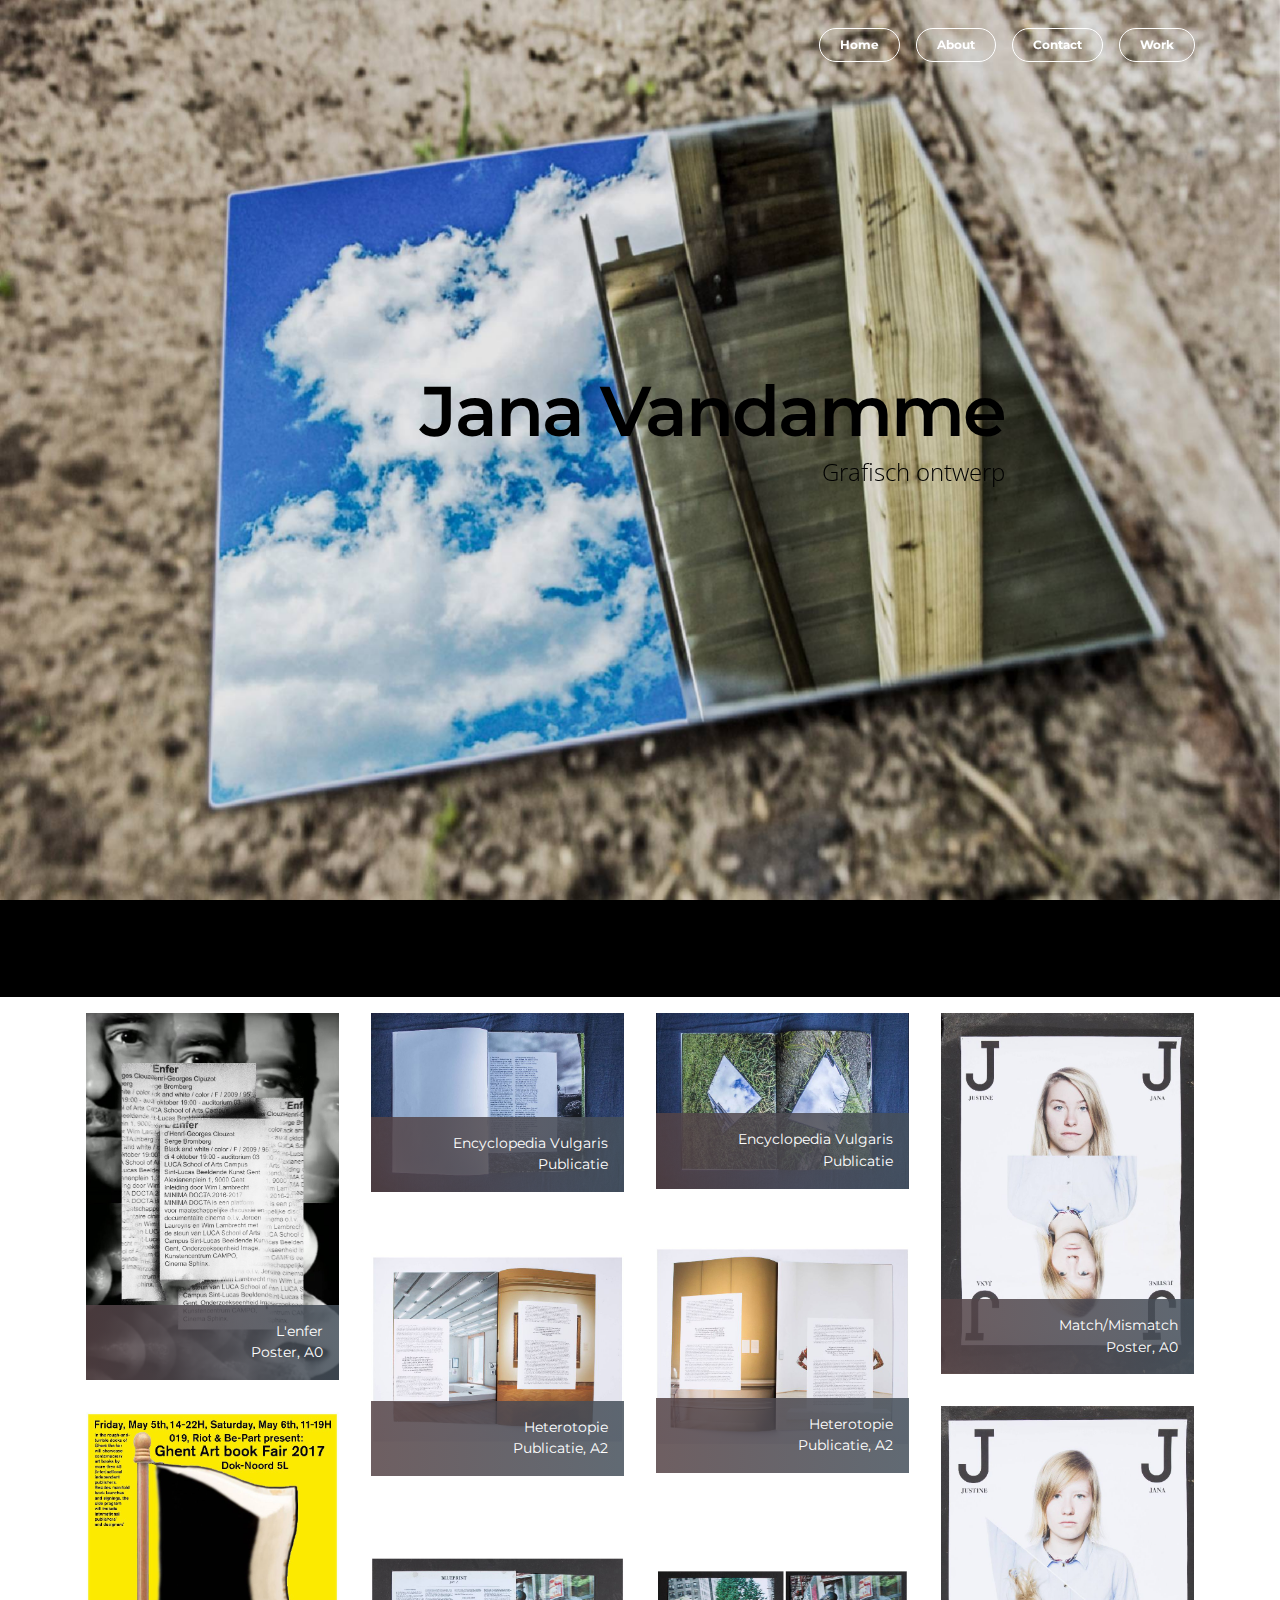
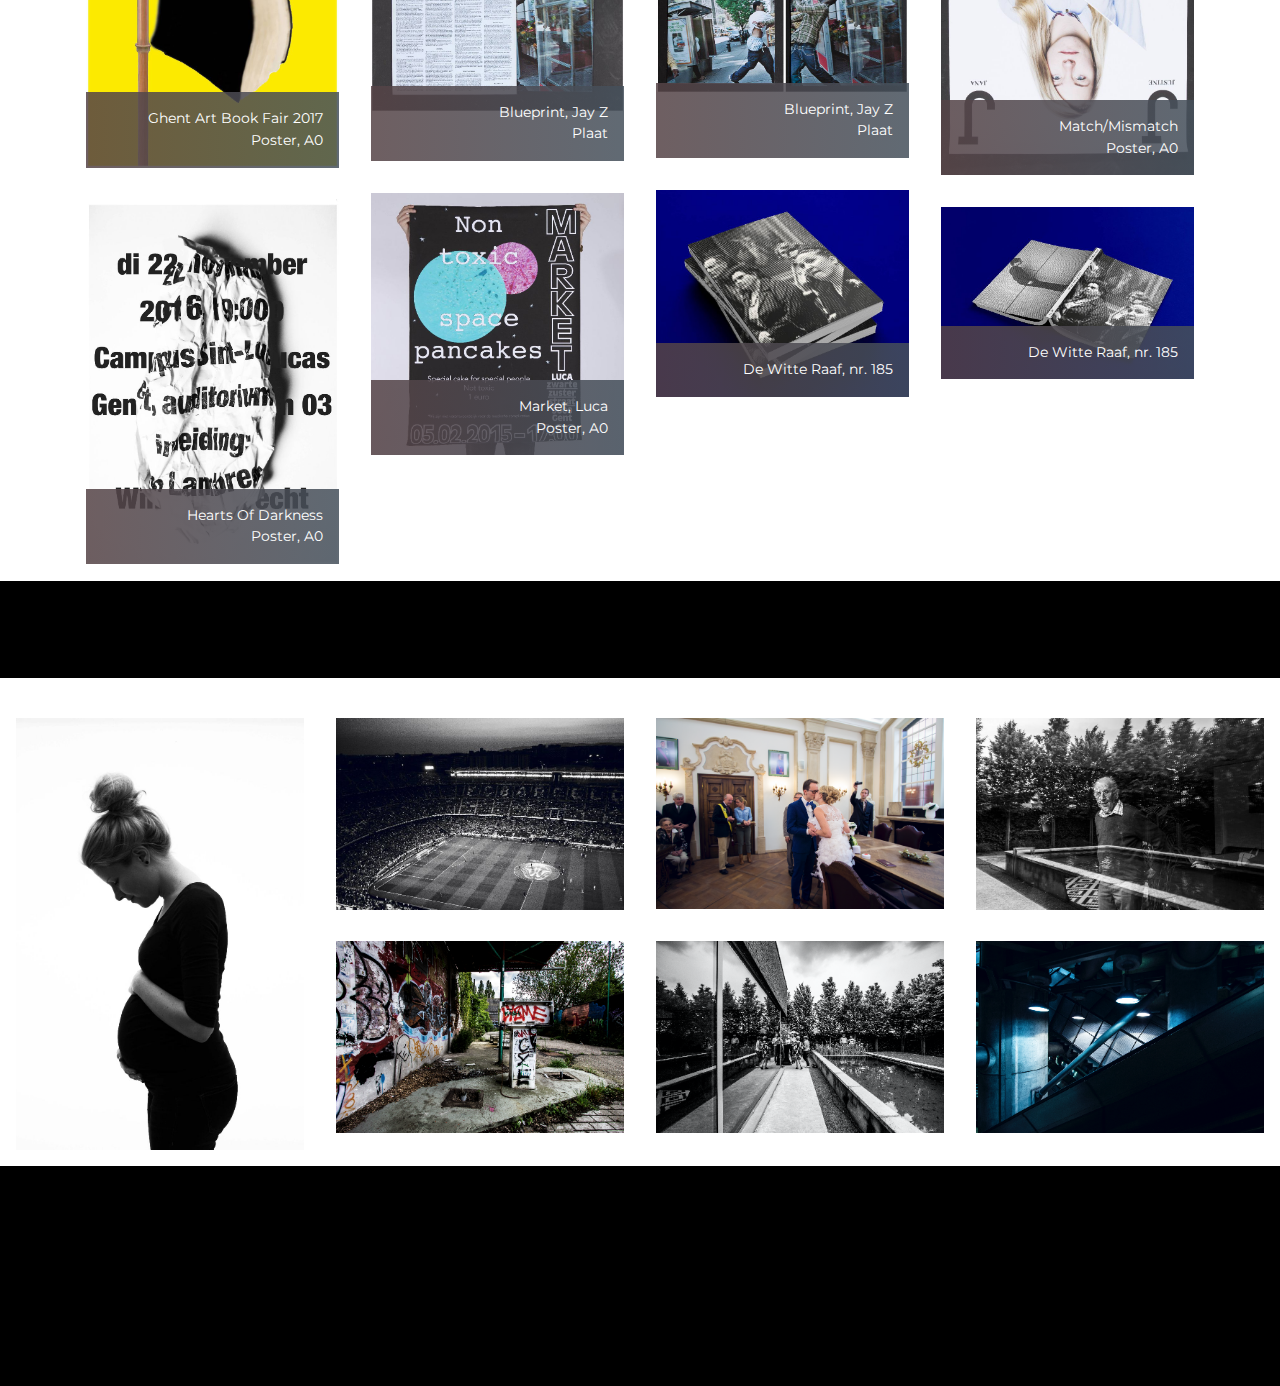
==== commit 05ef3e42: "create github pages" ====
--- a/index.html
+++ b/index.html
@@ -7,7 +7,7 @@
   <meta name="generator" content="Mobirise v3.12.1, mobirise.com">
   <meta name="viewport" content="width=device-width, initial-scale=1">
   <link rel="shortcut icon" href="assets/images/logo.png" type="image/x-icon">
-  <meta name="description" content="">
+  <meta name="description" content="Jana Vandamme, Vandamme Jana, Grafisch Ontwerp, Grafisch, Jana, Vandamme">
   
   <link rel="stylesheet" href="https://fonts.googleapis.com/css?family=Lora:400,700,400italic,700italic&amp;subset=latin">
   <link rel="stylesheet" href="https://fonts.googleapis.com/css?family=Montserrat:400,700">
@@ -62,7 +62,7 @@
 
 </section>
 
-<section class="engine"><a rel="external" href="https://mobirise.com">https://mobirise.com/</a></section><section class="mbr-section mbr-section-hero mbr-section-full mbr-parallax-background mbr-after-navbar" id="header5-8" style="background-image: url(assets/images/index-2000x1441.jpg);">
+<section class="engine"><a rel="external" href="https://mobirise.com">Mobirise</a></section><section class="mbr-section mbr-section-hero mbr-section-full mbr-parallax-background mbr-after-navbar" id="header5-8" style="background-image: url(assets/images/index-2000x1441.jpg);">
 
     
 
@@ -95,7 +95,7 @@
     </div>
 </section>
 
-<section class="mbr-gallery mbr-section mbr-section-nopadding mbr-slider-carousel" id="gallery3-v" data-filter="false" style="background-color: rgb(0, 0, 0); padding-top: 1.5rem; padding-bottom: 1.5rem;">
+<section class="mbr-gallery mbr-section mbr-section-nopadding mbr-slider-carousel" id="gallery3-v" data-filter="false" style="background-color: rgb(255, 255, 255); padding-top: 0rem; padding-bottom: 0rem;">
     <!-- Filter -->
     
 
@@ -109,10 +109,10 @@
                             
                             
 
-                            <img alt="" src="assets/images/lenfer4-2000x2905-800x1162.jpg">
-                            
-                            <span class="icon-focus"></span>
-                            
+                            <img alt="" src="assets/images/lenfer4-2-2000x2904-800x1161.jpg">
+                            
+                            <span class="icon-focus"></span>
+                            <span class="mbr-gallery-title">L'enfer<br>Poster, A0</span>
                         </div>
                     </div><div class="mbr-gallery-item mbr-gallery-item__mobirise3 mbr-gallery-item--p1" data-tags="Responsive" data-video-url="false">
                         <div href="#lb-gallery3-v" data-slide-to="1" data-toggle="modal">
@@ -122,7 +122,7 @@
                             <img alt="" src="assets/images/encyclopedia-2000x1416-800x566.jpg">
                             
                             <span class="icon-focus"></span>
-                            
+                            <span class="mbr-gallery-title">Encyclopedia Vulgaris<br>Publicatie</span>
                         </div>
                     </div><div class="mbr-gallery-item mbr-gallery-item__mobirise3 mbr-gallery-item--p1" data-tags="Responsive" data-video-url="false">
                         <div href="#lb-gallery3-v" data-slide-to="2" data-toggle="modal">
@@ -132,7 +132,7 @@
                             <img alt="" src="assets/images/encyclopedia-2000x1392-800x556.jpg">
                             
                             <span class="icon-focus"></span>
-                            
+                            <span class="mbr-gallery-title">Encyclopedia Vulgaris<br>Publicatie</span>
                         </div>
                     </div><div class="mbr-gallery-item mbr-gallery-item__mobirise3 mbr-gallery-item--p1" data-tags="Creative" data-video-url="false">
                         <div href="#lb-gallery3-v" data-slide-to="3" data-toggle="modal">
@@ -142,27 +142,107 @@
                             <img alt="" src="assets/images/janavandamme2-2000x2859-800x1143.jpg">
                             
                             <span class="icon-focus"></span>
-                            
+                            <span class="mbr-gallery-title">Match/Mismatch<br>Poster, A0&nbsp;</span>
                         </div>
                     </div><div class="mbr-gallery-item mbr-gallery-item__mobirise3 mbr-gallery-item--p1" data-tags="Animated" data-video-url="false">
                         <div href="#lb-gallery3-v" data-slide-to="4" data-toggle="modal">
                             
                             
 
-                            <img alt="" src="assets/images/janavandamme7-2000x1480-800x592.jpg">
-                            
-                            <span class="icon-focus"></span>
-                            
+                            <img alt="" src="assets/images/naamloos-2000x2000-800x800.jpg">
+                            
+                            <span class="icon-focus"></span>
+                            <span class="mbr-gallery-title">Heterotopie<br>Publicatie, A2</span>
                         </div>
                     </div><div class="mbr-gallery-item mbr-gallery-item__mobirise3 mbr-gallery-item--p1" data-tags="Awesome" data-video-url="false">
                         <div href="#lb-gallery3-v" data-slide-to="5" data-toggle="modal">
                             
                             
 
-                            <img alt="" src="assets/images/janavandamme6-2000x1552-800x620.jpg">
-                            
-                            <span class="icon-focus"></span>
-                            
+                            <img alt="" src="assets/images/naamloos-1-2000x2000-800x800.jpg">
+                            
+                            <span class="icon-focus"></span>
+                            <span class="mbr-gallery-title">Heterotopie<br>Publicatie, A2</span>
+                        </div>
+                    </div><div class="mbr-gallery-item mbr-gallery-item__mobirise3 mbr-gallery-item--p1" data-tags="Awesome" data-video-url="false">
+                        <div href="#lb-gallery3-v" data-slide-to="6" data-toggle="modal">
+                            
+                            
+
+                            <img alt="" src="assets/images/janavandamme1-2000x2922-800x1168.jpg">
+                            
+                            <span class="icon-focus"></span>
+                            <span class="mbr-gallery-title">Match/Mismatch<br>Poster, A0</span>
+                        </div>
+                    </div><div class="mbr-gallery-item mbr-gallery-item__mobirise3 mbr-gallery-item--p1" data-tags="Awesome" data-video-url="false">
+                        <div href="#lb-gallery3-v" data-slide-to="7" data-toggle="modal">
+                            
+                            
+
+                            <img alt="" src="assets/images/019-1-2000x2814-800x1125.jpg">
+                            
+                            <span class="icon-focus"></span>
+                            <span class="mbr-gallery-title">Ghent Art Book Fair 2017<br>Poster, A0</span>
+                        </div>
+                    </div><div class="mbr-gallery-item mbr-gallery-item__mobirise3 mbr-gallery-item--p1" data-tags="Awesome" data-video-url="false">
+                        <div href="#lb-gallery3-v" data-slide-to="8" data-toggle="modal">
+                            
+                            
+
+                            <img alt="" src="assets/images/naamloos-2-2000x2000-800x800.jpg">
+                            
+                            <span class="icon-focus"></span>
+                            <span class="mbr-gallery-title">Blueprint, Jay Z<br>Plaat</span>
+                        </div>
+                    </div><div class="mbr-gallery-item mbr-gallery-item__mobirise3 mbr-gallery-item--p1" data-tags="Awesome" data-video-url="false">
+                        <div href="#lb-gallery3-v" data-slide-to="9" data-toggle="modal">
+                            
+                            
+
+                            <img alt="" src="assets/images/naamloos-3-2000x2000-800x800.jpg">
+                            
+                            <span class="icon-focus"></span>
+                            <span class="mbr-gallery-title">Blueprint, Jay Z<br>Plaat</span>
+                        </div>
+                    </div><div class="mbr-gallery-item mbr-gallery-item__mobirise3 mbr-gallery-item--p1" data-tags="Awesome" data-video-url="false">
+                        <div href="#lb-gallery3-v" data-slide-to="10" data-toggle="modal">
+                            
+                            
+
+                            <img alt="" src="assets/images/witteraaf-2000x1636-800x654.jpg">
+                            
+                            <span class="icon-focus"></span>
+                            <span class="mbr-gallery-title">De Witte Raaf, nr. 185</span>
+                        </div>
+                    </div><div class="mbr-gallery-item mbr-gallery-item__mobirise3 mbr-gallery-item--p1" data-tags="Awesome" data-video-url="false">
+                        <div href="#lb-gallery3-v" data-slide-to="11" data-toggle="modal">
+                            
+                            
+
+                            <img alt="" src="assets/images/janavandamme-2000x2075-800x830.jpg">
+                            
+                            <span class="icon-focus"></span>
+                            <span class="mbr-gallery-title">Market, Luca<br>Poster, A0</span>
+                        </div>
+                    </div><div class="mbr-gallery-item mbr-gallery-item__mobirise3 mbr-gallery-item--p1" data-tags="Awesome" data-video-url="false">
+                        <div href="#lb-gallery3-v" data-slide-to="12" data-toggle="modal">
+                            
+                            
+
+                            <img alt="" src="assets/images/heartofdarknessprint-2000x2888-800x1155.jpg">
+                            
+                            <span class="icon-focus"></span>
+                            <span class="mbr-gallery-title">Hearts Of Darkness<br>Poster, A0</span>
+                        </div>
+                    </div><div class="mbr-gallery-item mbr-gallery-item__mobirise3 mbr-gallery-item--p1" data-tags="Awesome" data-video-url="false">
+                        <div href="#lb-gallery3-v" data-slide-to="13" data-toggle="modal">
+                            
+                            
+
+                            <img alt="" src="assets/images/witteraaf2-2000x1363-800x545.jpg">
+                            
+                            <span class="icon-focus"></span>
+                            <span class="mbr-gallery-title">De Witte Raaf, nr. 185<br></span>
                         </div>
                     </div>
                 </div>
@@ -177,11 +257,11 @@
             <div class="modal-content">
                 <div class="modal-body">
                     <ol class="carousel-indicators">
-                        <li data-app-prevent-settings="" data-target="#lb-gallery3-v" data-slide-to="0"></li><li data-app-prevent-settings="" data-target="#lb-gallery3-v" data-slide-to="1"></li><li data-app-prevent-settings="" data-target="#lb-gallery3-v" data-slide-to="2"></li><li data-app-prevent-settings="" data-target="#lb-gallery3-v" data-slide-to="3"></li><li data-app-prevent-settings="" data-target="#lb-gallery3-v" data-slide-to="4"></li><li data-app-prevent-settings="" data-target="#lb-gallery3-v" class=" active" data-slide-to="5"></li>
+                        <li data-app-prevent-settings="" data-target="#lb-gallery3-v" data-slide-to="0"></li><li data-app-prevent-settings="" data-target="#lb-gallery3-v" data-slide-to="1"></li><li data-app-prevent-settings="" data-target="#lb-gallery3-v" data-slide-to="2"></li><li data-app-prevent-settings="" data-target="#lb-gallery3-v" data-slide-to="3"></li><li data-app-prevent-settings="" data-target="#lb-gallery3-v" data-slide-to="4"></li><li data-app-prevent-settings="" data-target="#lb-gallery3-v" data-slide-to="5"></li><li data-app-prevent-settings="" data-target="#lb-gallery3-v" data-slide-to="6"></li><li data-app-prevent-settings="" data-target="#lb-gallery3-v" data-slide-to="7"></li><li data-app-prevent-settings="" data-target="#lb-gallery3-v" data-slide-to="8"></li><li data-app-prevent-settings="" data-target="#lb-gallery3-v" data-slide-to="9"></li><li data-app-prevent-settings="" data-target="#lb-gallery3-v" data-slide-to="10"></li><li data-app-prevent-settings="" data-target="#lb-gallery3-v" data-slide-to="11"></li><li data-app-prevent-settings="" data-target="#lb-gallery3-v" data-slide-to="12"></li><li data-app-prevent-settings="" data-target="#lb-gallery3-v" class=" active" data-slide-to="13"></li>
                     </ol>
                     <div class="carousel-inner">
                         <div class="carousel-item">
-                            <img alt="" src="assets/images/lenfer4-2000x2905.jpg">
+                            <img alt="" src="assets/images/lenfer4-2-2000x2904.jpg">
                         </div><div class="carousel-item">
                             <img alt="" src="assets/images/encyclopedia-2000x1416.jpg">
                         </div><div class="carousel-item">
@@ -189,9 +269,25 @@
                         </div><div class="carousel-item">
                             <img alt="" src="assets/images/-janavandamme2-2000x2859.jpg">
                         </div><div class="carousel-item">
-                            <img alt="" src="assets/images/janavandamme7-2000x1480.jpg">
+                            <img alt="" src="assets/images/naamloos-2000x2000.jpg">
+                        </div><div class="carousel-item">
+                            <img alt="" src="assets/images/naamloos-1-2000x2000.jpg">
+                        </div><div class="carousel-item">
+                            <img alt="" src="assets/images/janavandamme1-2000x2922.jpg">
+                        </div><div class="carousel-item">
+                            <img alt="" src="assets/images/019-1-2000x2814.jpg">
+                        </div><div class="carousel-item">
+                            <img alt="" src="assets/images/naamloos-2-2000x2000.jpg">
+                        </div><div class="carousel-item">
+                            <img alt="" src="assets/images/naamloos-3-2000x2000.jpg">
+                        </div><div class="carousel-item">
+                            <img alt="" src="assets/images/witteraaf-2000x1636.jpg">
+                        </div><div class="carousel-item">
+                            <img alt="" src="assets/images/janavandamme-2000x2075.jpg">
+                        </div><div class="carousel-item">
+                            <img alt="" src="assets/images/heartofdarknessprint-2000x2888.jpg">
                         </div><div class="carousel-item active">
-                            <img alt="" src="assets/images/janavandamme6-2000x1552.jpg">
+                            <img alt="" src="assets/images/witteraaf2-2000x1363.jpg">
                         </div>
                     </div>
                     <a class="left carousel-control" role="button" data-slide="prev" href="#lb-gallery3-v">
--- a/assets/mobirise/css/mbr-additional.css
+++ b/assets/mobirise/css/mbr-additional.css
@@ -496,6 +496,9 @@
 #header3-d H3 {
   color: #ffffff;
 }
+#gallery3-v .mbr-gallery-item > div > span {
+  color: #ffffff;
+}
 #header3-c .mbr-section-title,
 #header3-c .mbr-section-subtitle {
   text-align: center;
@@ -649,6 +652,10 @@
 #menu-m .dropdown-item[aria-expanded="true"] {
   color: #ffffff!important;
 }
+#msg-box5-l I {
+  font-size: 16px;
+  text-align: left;
+}
 
 
 #slider3-u H2 {
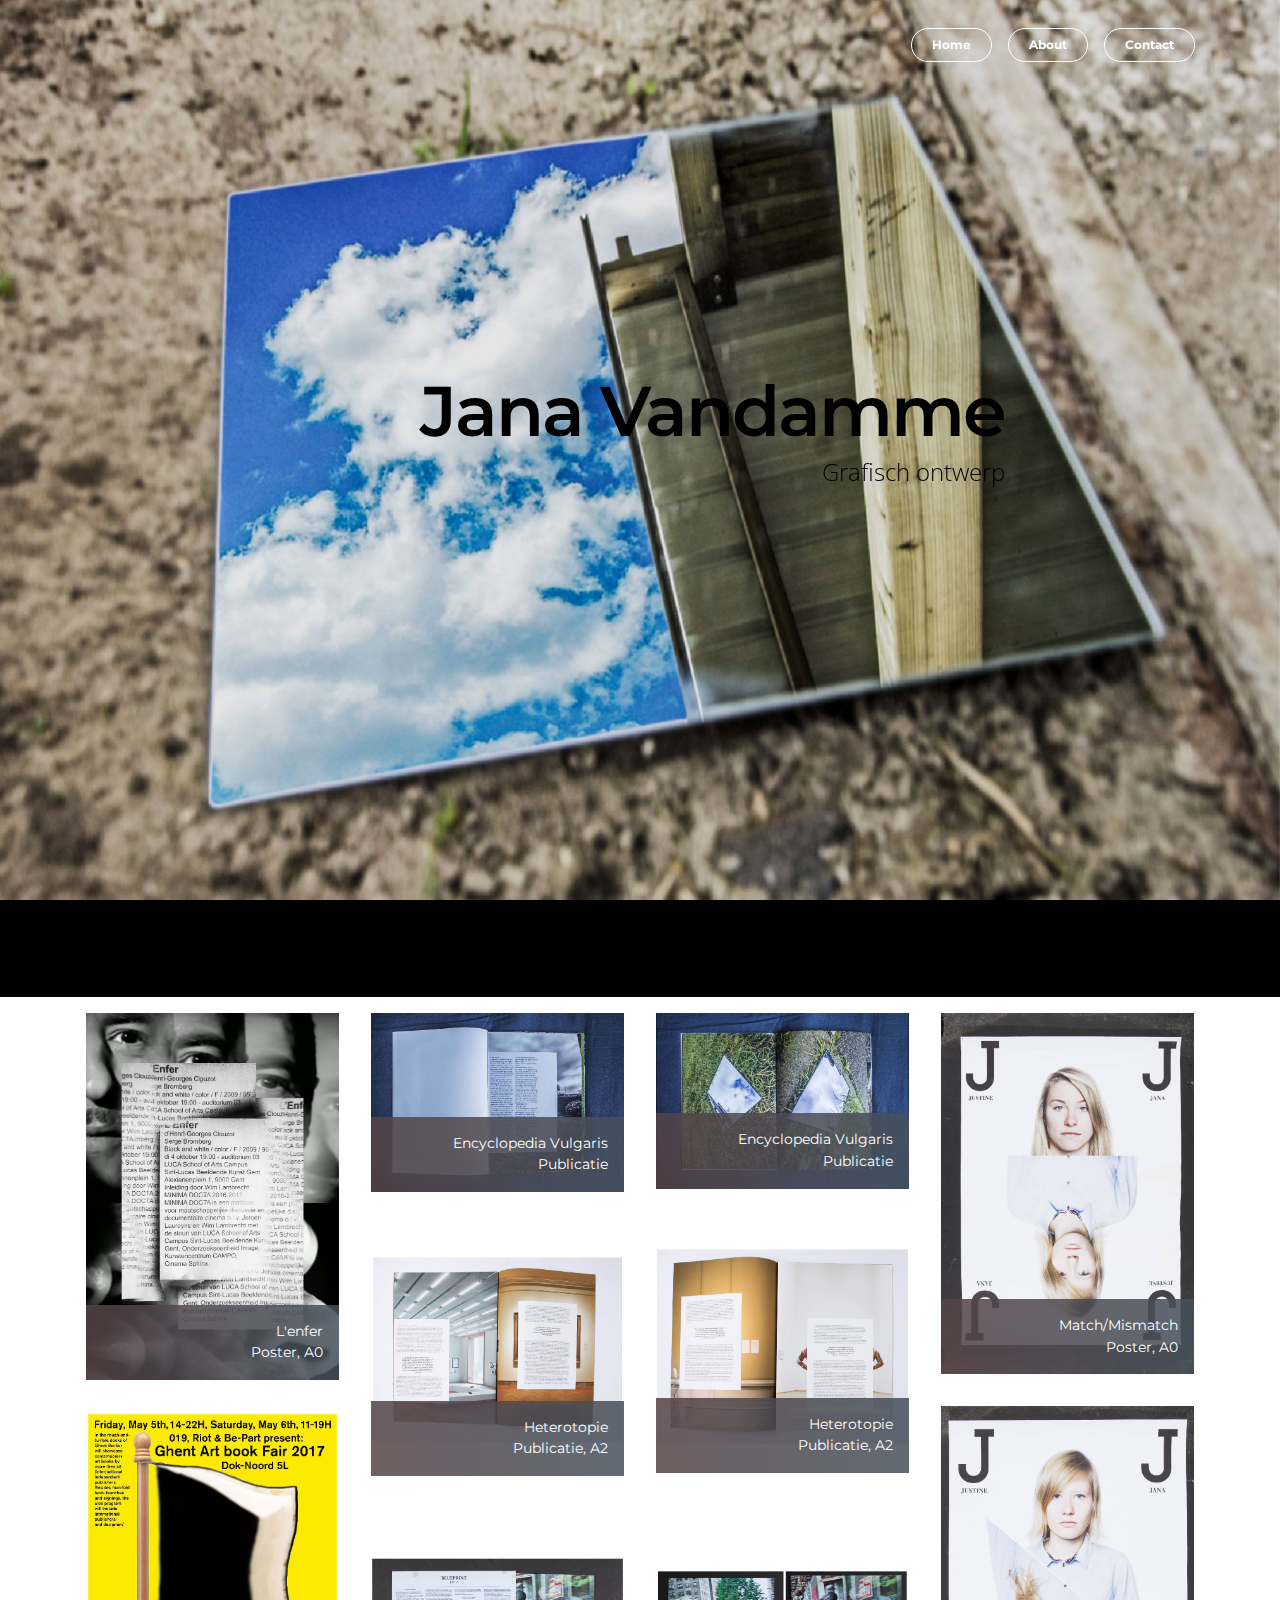
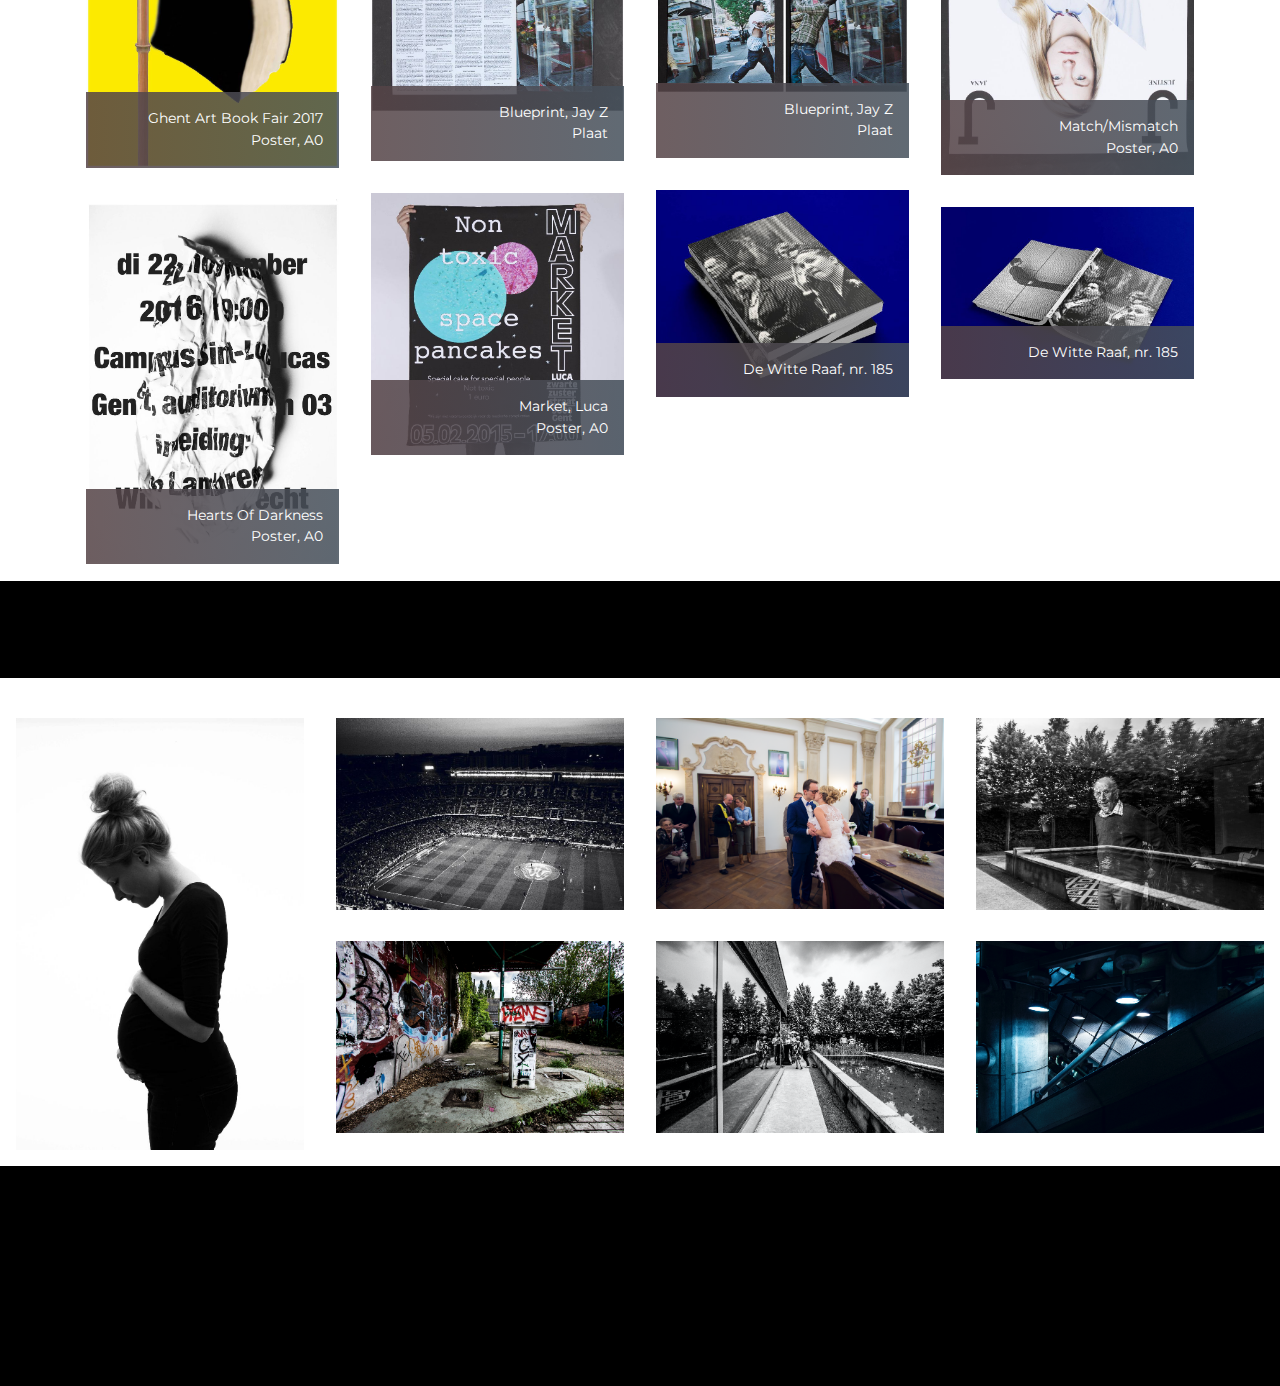
==== commit abf55ae8: "create github pages" ====
--- a/index.html
+++ b/index.html
@@ -49,7 +49,7 @@
                         <div class="hamburger-icon"></div>
                     </button>
 
-                    <ul class="nav-dropdown collapse pull-xs-right nav navbar-nav navbar-toggleable-sm" id="exCollapsingNavbar"><li class="nav-item"><a class="nav-link link" href="https://mobirise.com/"></a></li><li class="nav-item nav-btn"><a class="nav-link btn btn-primary-outline btn-primary" href="index.html">Home</a></li><li class="nav-item nav-btn"><a class="nav-link btn btn-primary-outline btn-primary" href="About.html">About</a></li><li class="nav-item nav-btn"><a class="nav-link btn btn-primary-outline btn-primary" href="Contact.html">Contact</a></li><li class="nav-item nav-btn"><a class="nav-link btn btn-primary-outline btn-primary" href="Work.html">Work</a></li></ul>
+                    <ul class="nav-dropdown collapse pull-xs-right nav navbar-nav navbar-toggleable-sm" id="exCollapsingNavbar"><li class="nav-item"><a class="nav-link link" href="https://mobirise.com/"></a></li><li class="nav-item nav-btn"><a class="nav-link btn btn-primary-outline btn-primary" href="index.html">Home</a></li><li class="nav-item nav-btn"><a class="nav-link btn btn-primary-outline btn-primary" href="About.html">About</a></li><li class="nav-item nav-btn"><a class="nav-link btn btn-primary-outline btn-primary" href="Contact.html">Contact</a></li></ul>
                     <button hidden="" class="navbar-toggler navbar-close" type="button" data-toggle="collapse" data-target="#exCollapsingNavbar">
                         <div class="close-icon"></div>
                     </button>
@@ -62,7 +62,7 @@
 
 </section>
 
-<section class="engine"><a rel="external" href="https://mobirise.com">Mobirise</a></section><section class="mbr-section mbr-section-hero mbr-section-full mbr-parallax-background mbr-after-navbar" id="header5-8" style="background-image: url(assets/images/index-2000x1441.jpg);">
+<section class="engine"><a rel="external" href="https://mobirise.com">https://mobirise.com/</a></section><section class="mbr-section mbr-section-hero mbr-section-full mbr-parallax-background mbr-after-navbar" id="header5-8" style="background-image: url(assets/images/index-2000x1441.jpg);">
 
     
 
